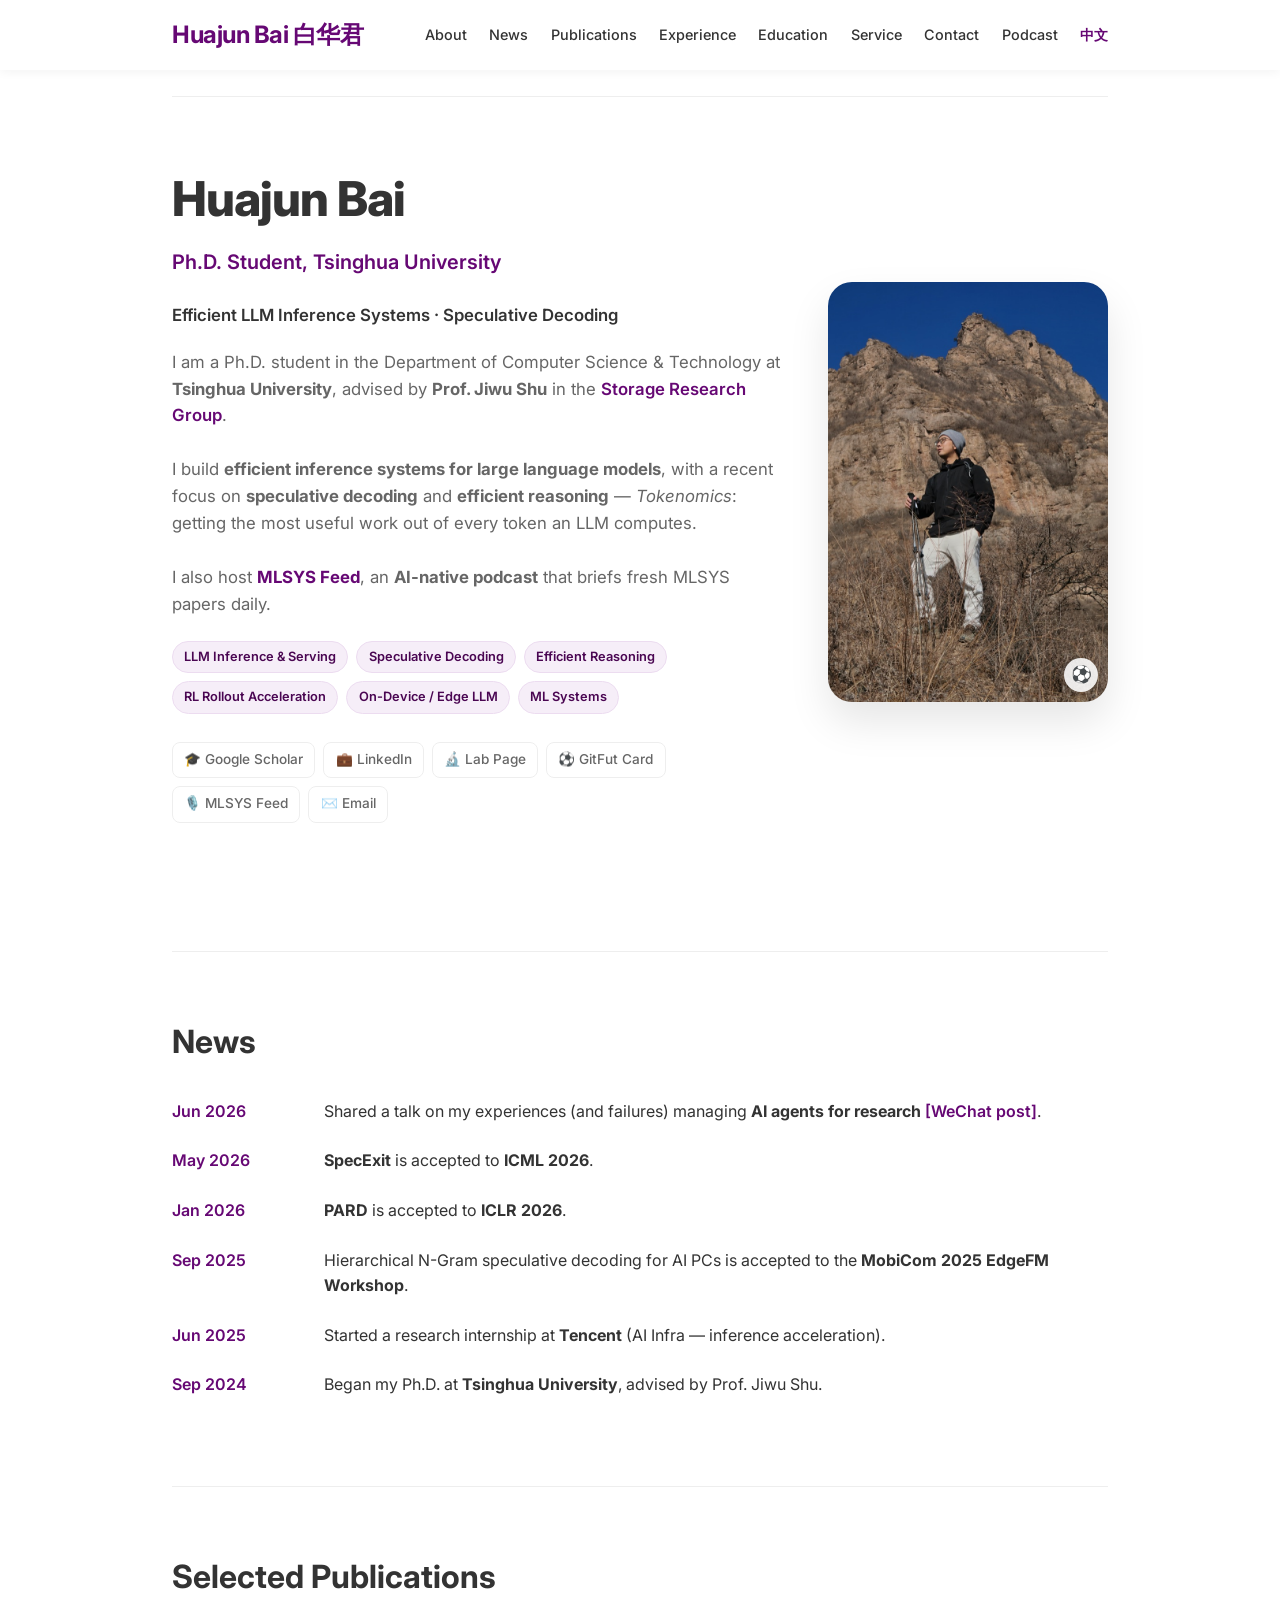
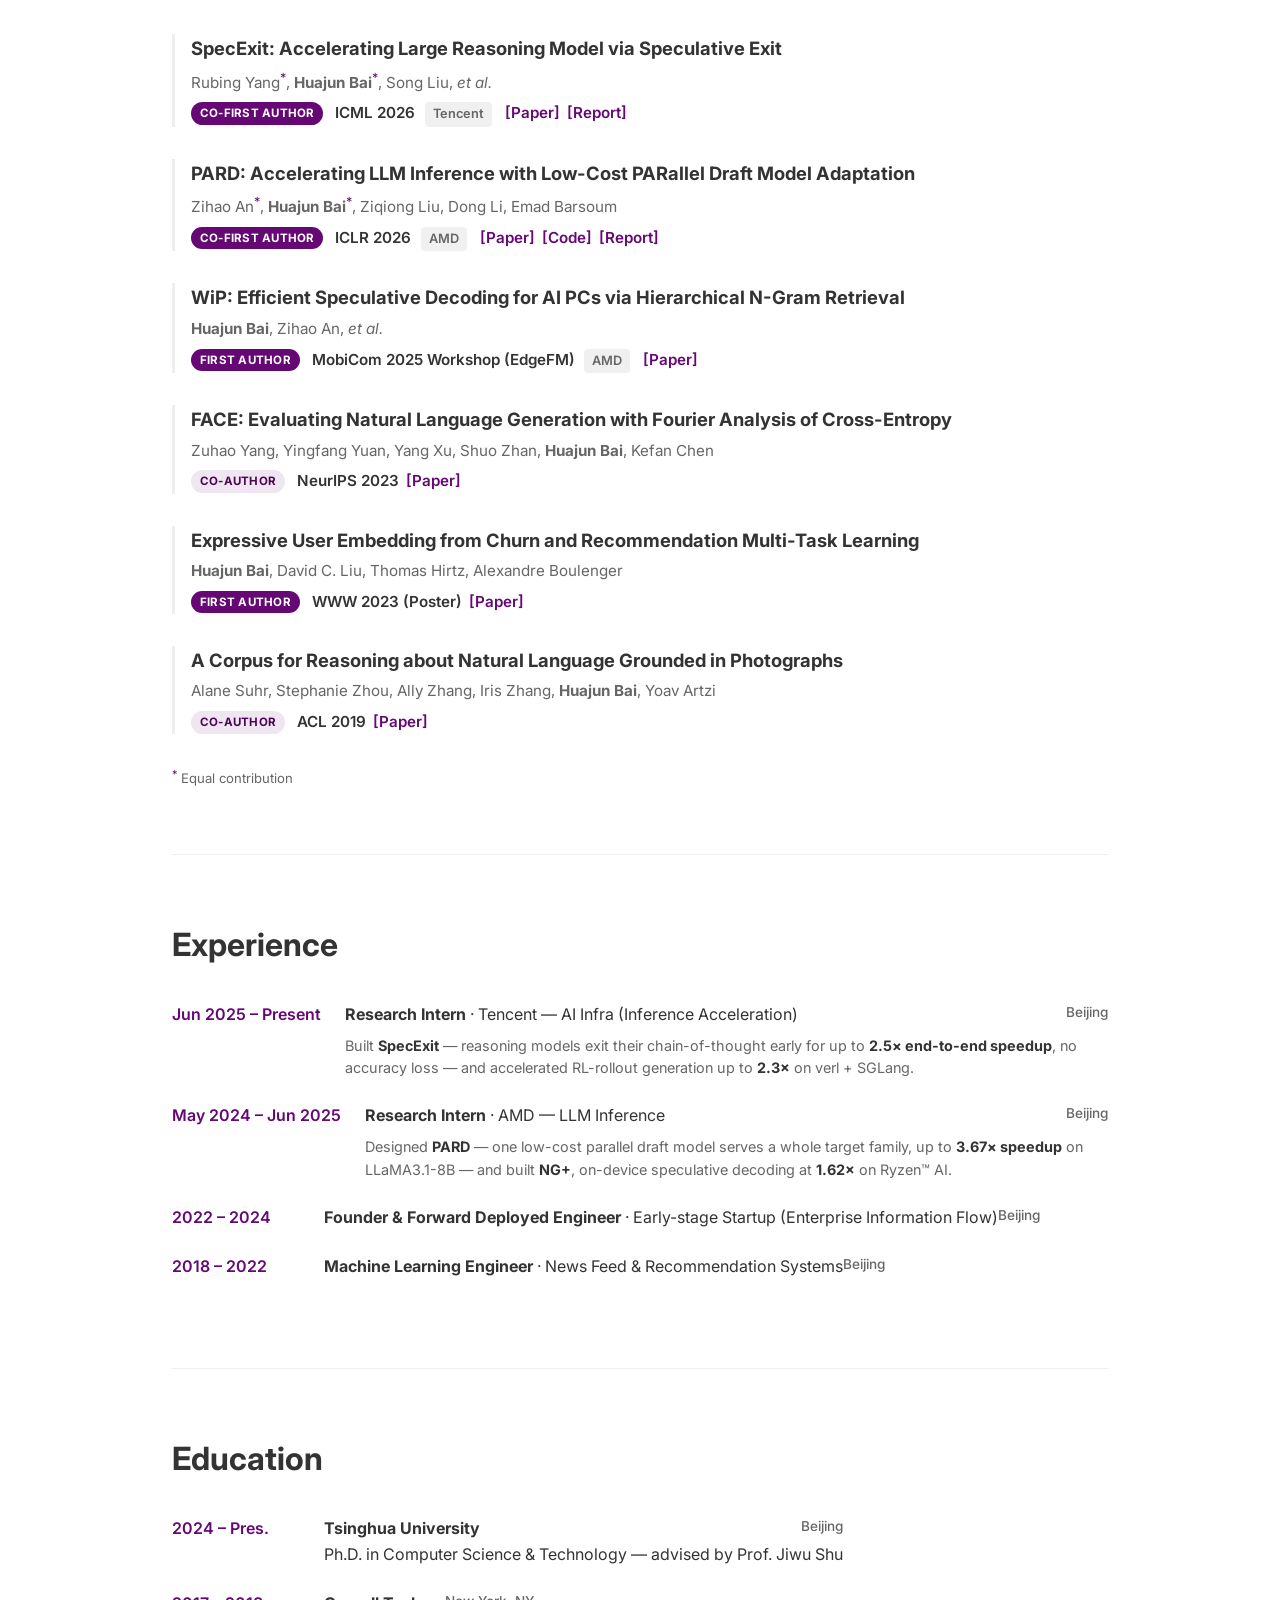
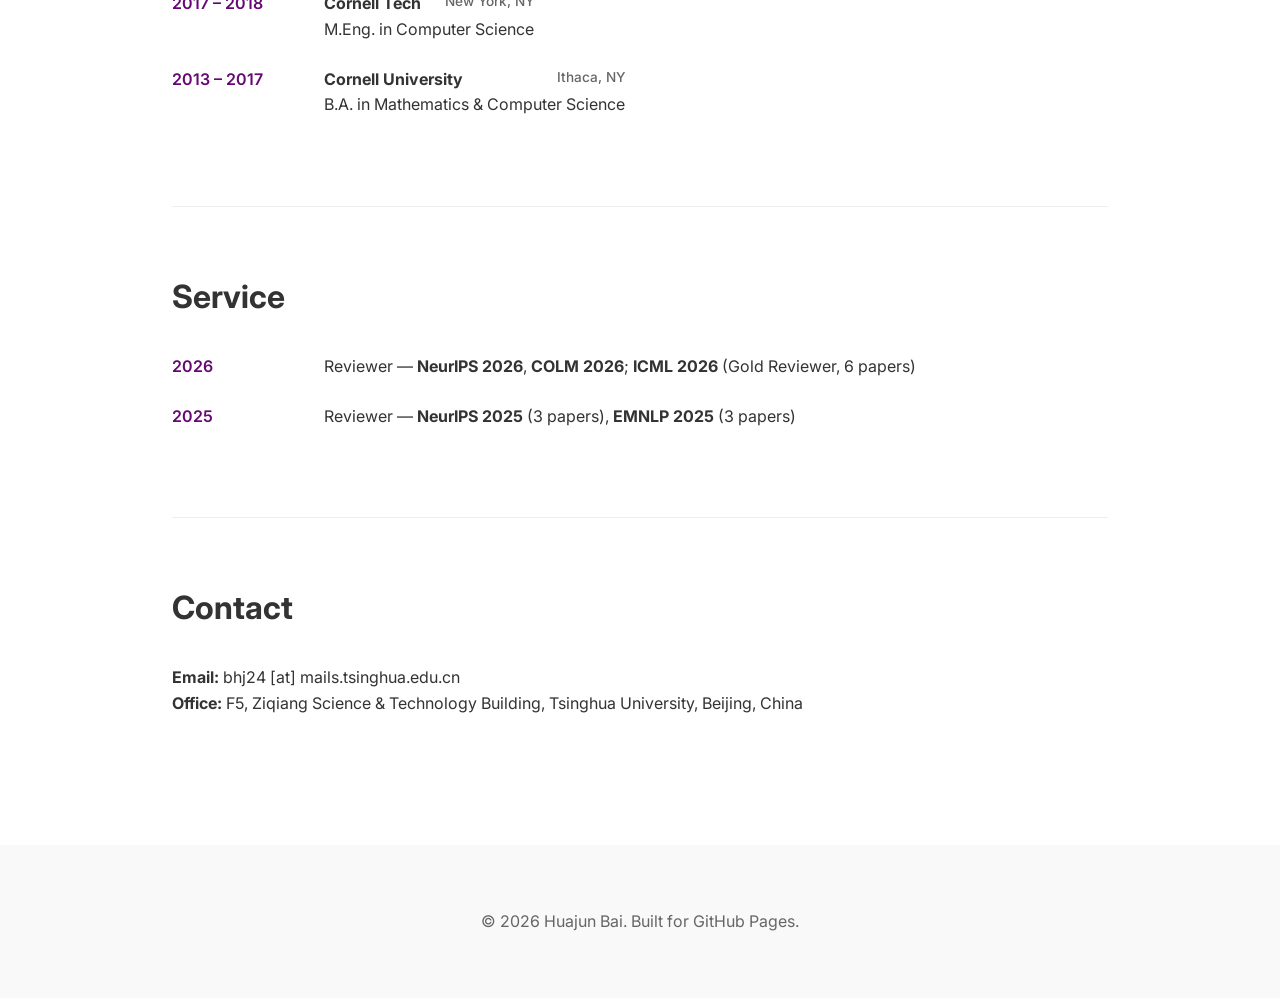
==== index.html @ 3b92156e "Publish Hunyuan card polish" ====
<!DOCTYPE html>
<html lang="en">

<head>
    <meta charset="UTF-8">
    <meta name="viewport" content="width=device-width, initial-scale=1.0">
    <title>Huajun Bai — LLM Inference Systems & Speculative Decoding | Tsinghua University</title>
    <meta name="description"
        content="Huajun Bai is a PhD student at Tsinghua University building efficient inference systems for large language models — speculative decoding, efficient reasoning, and LLM serving.">
    <meta property="og:type" content="website">
    <meta property="og:title" content="Huajun Bai — LLM Inference Systems & Speculative Decoding">
    <meta property="og:description"
        content="PhD student at Tsinghua University building efficient inference systems for LLMs — speculative decoding, efficient reasoning, LLM serving. Host of the MLSYS Feed podcast.">
    <meta property="og:url" content="https://baihuajun24.github.io/">
    <meta property="og:image" content="https://baihuajun24.github.io/profile.JPG">
    <meta name="twitter:card" content="summary">
    <link rel="icon"
        href="data:image/svg+xml,%3Csvg xmlns='http://www.w3.org/2000/svg' viewBox='0 0 64 64'%3E%3Crect width='64' height='64' rx='12' fill='%23660874'/%3E%3Ctext x='32' y='45' font-family='sans-serif' font-size='34' font-weight='700' fill='white' text-anchor='middle'%3E白%3C/text%3E%3C/svg%3E">
    <link rel="stylesheet" href="style.css?v=gitfut-hunyuan-1">
    <link rel="preconnect" href="https://fonts.googleapis.com">
    <link rel="preconnect" href="https://fonts.gstatic.com" crossorigin>
    <link href="https://fonts.googleapis.com/css2?family=Inter:wght@400;500;600;700;800&family=Barlow+Condensed:wght@500;600;700&display=swap" rel="stylesheet">
</head>

<body>
    <header>
        <nav>
            <a href="#about" class="logo">Huajun Bai 白华君</a>
            <ul class="nav-links">
                <li><a href="#about">About</a></li>
                <li><a href="#news">News</a></li>
                <li><a href="#publications">Publications</a></li>
                <li><a href="#experience">Experience</a></li>
                <li><a href="#education">Education</a></li>
                <li><a href="#service">Service</a></li>
                <li><a href="#contact">Contact</a></li>
                <li><a href="podcast/index.html">Podcast</a></li>
                <li><a href="index_zh.html" style="color: var(--primary-color); font-weight: 700;">中文</a></li>
            </ul>
        </nav>
    </header>

    <main>
        <section id="about" class="hero fade-in">
            <div class="hero-content">
                <h1>Huajun Bai</h1>
                <p class="subtitle">Ph.D. Student, Tsinghua University</p>
                <p class="tagline">Efficient LLM Inference Systems · Speculative Decoding</p>
                <div class="bio">
                    <p>I am a Ph.D. student in the Department of Computer Science &amp; Technology at
                        <strong>Tsinghua University</strong>, advised by <strong>Prof. Jiwu Shu</strong> in the
                        <a href="https://storage.cs.tsinghua.edu.cn/" target="_blank" rel="noopener">Storage Research
                            Group</a>.</p>
                    <br>
                    <p>I build <strong>efficient inference systems for large language models</strong>, with a recent
                        focus on <strong>speculative decoding</strong> and <strong>efficient reasoning</strong> —
                        <em>Tokenomics</em>: getting the most useful work out of every token an LLM computes.</p>
                    <br>
                    <p>I also host <a href="podcast/index.html"><strong>MLSYS&nbsp;Feed</strong></a>, an
                        <strong>AI-native podcast</strong> that briefs fresh MLSYS papers daily.</p>
                </div>
                <ul class="keywords" aria-label="Research interests">
                    <li>LLM Inference &amp; Serving</li>
                    <li>Speculative Decoding</li>
                    <li>Efficient Reasoning</li>
                    <li>RL Rollout Acceleration</li>
                    <li>On-Device / Edge LLM</li>
                    <li>ML Systems</li>
                </ul>
                <div class="social-links">
                    <a href="https://scholar.google.com/citations?user=bn5nR50AAAAJ" class="social-link"
                        target="_blank" rel="noopener"><span>🎓 Google Scholar</span></a>
                    <a href="https://www.linkedin.com/in/huajun-bai-041274a2/" class="social-link" target="_blank"
                        rel="noopener"><span>💼 LinkedIn</span></a>
                    <a href="https://storage.cs.tsinghua.edu.cn/~bhj/" class="social-link" target="_blank"
                        rel="noopener"><span>🔬 Lab Page</span></a>
                    <a href="https://gitfut.com/baihuajun24" class="social-link" target="_blank"
                        rel="noopener"><span>⚽ GitFut Card</span></a>
                    <a href="podcast/index.html" class="social-link"><span>🎙️ MLSYS Feed</span></a>
                    <a href="mailto:bhj24@mails.tsinghua.edu.cn" class="social-link"><span>✉️ Email</span></a>
                </div>
            </div>
            <div class="hero-image">
                <div class="card-flip" id="player-card" role="button" tabindex="0" aria-pressed="false"
                    aria-label="Flip profile photo to reveal academic gold card">
                    <div class="card-face card-front">
                        <img src="profile.JPG" alt="Huajun Bai" id="profile-img">
                        <span class="flip-hint" aria-hidden="true">⚽</span>
                    </div>
                    <div class="card-face card-back" aria-hidden="true">
                        <div class="fut-card fut-card--gold" aria-label="Academic gold card for Huajun Bai">
                            <span class="fut-tier">GOLD</span>
                            <span class="fut-watermark">白</span>
                            <span class="fut-photo-frame"><img class="fut-photo" src="profile_front_cutout.png" alt=""></span>
                            <div class="fut-lower">
                                <div class="fut-name">Huajun Bai</div>
                                <ul class="fut-stats">
                                    <li><b>890+</b> CIT</li>
                                    <li><b>6</b> PAPERS</li>
                                    <li><b>12</b> REVIEWS</li>
                                </ul>
                                <div class="fut-badge-row" aria-label="Cornell University, Tsinghua University, AMD, and Tencent Hunyuan">
                                    <span class="fut-round-badge">
                                        <img src="cornell-logo-card.png" alt="Cornell University">
                                    </span>
                                    <span class="fut-round-badge">
                                        <img src="thu-logo-card.png" alt="Tsinghua University">
                                    </span>
                                    <span class="fut-round-badge">
                                        <img src="amd-logo-card.png" alt="AMD">
                                    </span>
                                    <span class="fut-round-badge">
                                        <img src="hunyuan-logo-card.png" alt="Tencent Hunyuan">
                                    </span>
                                </div>
                            </div>
                        </div>
                    </div>
                </div>
            </div>
        </section>

        <section id="news">
            <h2>News</h2>
            <div class="news-item">
                <div class="news-date">Jun 2026</div>
                <div>Shared a talk on my experiences (and failures) managing <strong>AI agents for research</strong>
                    <a href="https://mp.weixin.qq.com/s/GocUlCKGfs5Zff7AalEJYg" target="_blank"
                        rel="noopener">[WeChat post]</a>.</div>
            </div>
            <div class="news-item">
                <div class="news-date">May 2026</div>
                <div><strong>SpecExit</strong> is accepted to <strong>ICML 2026</strong>.</div>
            </div>
            <div class="news-item">
                <div class="news-date">Jan 2026</div>
                <div><strong>PARD</strong> is accepted to <strong>ICLR 2026</strong>.</div>
            </div>
            <div class="news-item">
                <div class="news-date">Sep 2025</div>
                <div>Hierarchical N-Gram speculative decoding for AI PCs is accepted to the
                    <strong>MobiCom 2025 EdgeFM Workshop</strong>.</div>
            </div>
            <div class="news-item">
                <div class="news-date">Jun 2025</div>
                <div>Started a research internship at <strong>Tencent</strong> (AI Infra — inference acceleration).</div>
            </div>
            <div class="news-item">
                <div class="news-date">Sep 2024</div>
                <div>Began my Ph.D. at <strong>Tsinghua University</strong>, advised by Prof. Jiwu Shu.</div>
            </div>
        </section>

        <section id="publications">
            <h2>Selected Publications</h2>

            <div class="publication-item">
                <span class="pub-title">SpecExit: Accelerating Large Reasoning Model via Speculative Exit</span>
                <span class="pub-authors">Rubing Yang<sup>*</sup>, <strong>Huajun Bai</strong><sup>*</sup>, Song Liu,
                    <em>et al.</em></span>
                <span class="pub-venue">
                    <span class="pub-role pub-role-lead">Co-first author</span>
                    ICML 2026 <span class="pub-tag">Tencent</span>
                    <a href="https://arxiv.org/abs/2509.24248" target="_blank" rel="noopener">[Paper]</a>
                    <a href="https://zhuanlan.zhihu.com/p/1965057876948129045" target="_blank"
                        rel="noopener">[Report]</a>
                </span>
            </div>

            <div class="publication-item">
                <span class="pub-title">PARD: Accelerating LLM Inference with Low-Cost PARallel Draft Model
                    Adaptation</span>
                <span class="pub-authors">Zihao An<sup>*</sup>, <strong>Huajun Bai</strong><sup>*</sup>, Ziqiong Liu,
                    Dong Li, Emad Barsoum</span>
                <span class="pub-venue">
                    <span class="pub-role pub-role-lead">Co-first author</span>
                    ICLR 2026 <span class="pub-tag">AMD</span>
                    <a href="https://arxiv.org/abs/2504.18583" target="_blank" rel="noopener">[Paper]</a>
                    <a href="https://github.com/AMD-AGI/PARD" target="_blank" rel="noopener">[Code]</a>
                    <a href="https://www.amd.com/en/developer/resources/technical-articles/accelerating-generative-llms-interface-with-parallel-draft-model-pard.html"
                        target="_blank" rel="noopener">[Report]</a>
                </span>
            </div>

            <div class="publication-item">
                <span class="pub-title">WiP: Efficient Speculative Decoding for AI PCs via Hierarchical N-Gram
                    Retrieval</span>
                <span class="pub-authors"><strong>Huajun Bai</strong>, Zihao An, <em>et al.</em></span>
                <span class="pub-venue">
                    <span class="pub-role pub-role-lead">First author</span>
                    MobiCom 2025 Workshop (EdgeFM) <span class="pub-tag">AMD</span>
                    <a href="https://dl.acm.org/doi/10.1145/3737902.3768352" target="_blank" rel="noopener">[Paper]</a>
                </span>
            </div>

            <div class="publication-item">
                <span class="pub-title">FACE: Evaluating Natural Language Generation with Fourier Analysis of
                    Cross-Entropy</span>
                <span class="pub-authors">Zuhao Yang, Yingfang Yuan, Yang Xu, Shuo Zhan, <strong>Huajun Bai</strong>,
                    Kefan Chen</span>
                <span class="pub-venue">
                    <span class="pub-role">Co-author</span>
                    NeurIPS 2023
                    <a href="https://arxiv.org/abs/2305.10307" target="_blank" rel="noopener">[Paper]</a>
                </span>
            </div>

            <div class="publication-item">
                <span class="pub-title">Expressive User Embedding from Churn and Recommendation Multi-Task
                    Learning</span>
                <span class="pub-authors"><strong>Huajun Bai</strong>, David C. Liu, Thomas Hirtz, Alexandre
                    Boulenger</span>
                <span class="pub-venue">
                    <span class="pub-role pub-role-lead">First author</span>
                    WWW 2023 (Poster)
                    <a href="https://dl.acm.org/doi/10.1145/3543873.3587306" target="_blank" rel="noopener">[Paper]</a>
                </span>
            </div>

            <div class="publication-item">
                <span class="pub-title">A Corpus for Reasoning about Natural Language Grounded in Photographs</span>
                <span class="pub-authors">Alane Suhr, Stephanie Zhou, Ally Zhang, Iris Zhang, <strong>Huajun Bai</strong>,
                    Yoav Artzi</span>
                <span class="pub-venue">
                    <span class="pub-role">Co-author</span>
                    ACL 2019
                    <a href="https://aclanthology.org/P19-1644/" target="_blank" rel="noopener">[Paper]</a>
                </span>
            </div>

            <p class="pub-legend"><sup>*</sup> Equal contribution</p>
        </section>

        <section id="experience">
            <h2>Experience</h2>

            <div class="news-item">
                <div class="news-date">Jun 2025 – Present</div>
                <div>
                    <strong>Research Intern</strong> · Tencent — AI Infra (Inference Acceleration)
                    <span class="item-loc">Beijing</span>
                    <p class="item-desc">Built <strong>SpecExit</strong> — reasoning models exit their
                        chain-of-thought early for up to <strong>2.5× end-to-end speedup</strong>, no accuracy loss —
                        and accelerated RL-rollout generation up to <strong>2.3×</strong> on verl + SGLang.</p>
                </div>
            </div>

            <div class="news-item">
                <div class="news-date">May 2024 – Jun 2025</div>
                <div>
                    <strong>Research Intern</strong> · AMD — LLM Inference
                    <span class="item-loc">Beijing</span>
                    <p class="item-desc">Designed <strong>PARD</strong> — one low-cost parallel draft model serves a
                        whole target family, up to <strong>3.67× speedup</strong> on LLaMA3.1-8B — and built
                        <strong>NG+</strong>, on-device speculative decoding at <strong>1.62×</strong> on Ryzen™ AI.</p>
                </div>
            </div>

            <div class="news-item">
                <div class="news-date">2022 – 2024</div>
                <div>
                    <strong>Founder &amp; Forward Deployed Engineer</strong> · Early-stage Startup (Enterprise
                    Information Flow)
                    <span class="item-loc">Beijing</span>
                </div>
            </div>

            <div class="news-item">
                <div class="news-date">2018 – 2022</div>
                <div>
                    <strong>Machine Learning Engineer</strong> · News Feed &amp; Recommendation Systems
                    <span class="item-loc">Beijing</span>
                </div>
            </div>
        </section>

        <section id="education">
            <h2>Education</h2>
            <div class="news-item">
                <div class="news-date">2024 – Pres.</div>
                <div>
                    <strong>Tsinghua University</strong> <span class="item-loc">Beijing</span><br>
                    Ph.D. in Computer Science &amp; Technology — advised by Prof. Jiwu Shu
                </div>
            </div>
            <div class="news-item">
                <div class="news-date">2017 – 2018</div>
                <div>
                    <strong>Cornell Tech</strong> <span class="item-loc">New York, NY</span><br>
                    M.Eng. in Computer Science
                </div>
            </div>
            <div class="news-item">
                <div class="news-date">2013 – 2017</div>
                <div>
                    <strong>Cornell University</strong> <span class="item-loc">Ithaca, NY</span><br>
                    B.A. in Mathematics &amp; Computer Science
                </div>
            </div>
        </section>

        <section id="service">
            <h2>Service</h2>
            <div class="news-item">
                <div class="news-date">2026</div>
                <div>Reviewer — <strong>NeurIPS 2026</strong>, <strong>COLM 2026</strong>;
                    <strong>ICML 2026</strong> (Gold Reviewer, 6 papers)</div>
            </div>
            <div class="news-item">
                <div class="news-date">2025</div>
                <div>Reviewer — <strong>NeurIPS 2025</strong> (3 papers), <strong>EMNLP 2025</strong> (3 papers)</div>
            </div>
        </section>

        <section id="contact">
            <h2>Contact</h2>
            <p><strong>Email:</strong> bhj24 [at] mails.tsinghua.edu.cn</p>
            <p><strong>Office:</strong> F5, Ziqiang Science &amp; Technology Building, Tsinghua University, Beijing,
                China</p>
        </section>
    </main>

    <footer>
        <p>&copy; 2026 Huajun Bai. Built for GitHub Pages.</p>
    </footer>

    <script src="script.js"></script>
</body>

</html>
---- style.css ----
:root {
    --primary-color: #660874;
    /* Tsinghua Purple */
    --secondary-color: #4a0652;
    --text-color: #333;
    --light-text: #666;
    --bg-color: #ffffff;
    --section-bg: #f9f9f9;
    --accent-color: #ef4444;
    --font-main: 'Inter', -apple-system, BlinkMacSystemFont, 'Segoe UI', Roboto, Oxygen, Ubuntu, Cantarell, sans-serif;
}

* {
    margin: 0;
    padding: 0;
    box-sizing: border-box;
}

body {
    font-family: var(--font-main);
    line-height: 1.6;
    color: var(--text-color);
    background-color: var(--bg-color);
    overflow-x: hidden;
}

/* Header & Navigation */
header {
    background: rgba(255, 255, 255, 0.95);
    backdrop-filter: blur(10px);
    position: fixed;
    width: 100%;
    top: 0;
    z-index: 1000;
    box-shadow: 0 2px 10px rgba(0, 0, 0, 0.05);
}

nav {
    max-width: 1000px;
    margin: 0 auto;
    display: flex;
    justify-content: space-between;
    align-items: center;
    padding: 1rem 2rem;
}

.logo {
    font-weight: 700;
    font-size: 1.5rem;
    color: var(--primary-color);
    text-decoration: none;
    letter-spacing: -0.5px;
}

.nav-links {
    display: flex;
    list-style: none;
}

.nav-links li {
    margin-left: 1.4rem;
}

.nav-links a {
    text-decoration: none;
    color: var(--text-color);
    font-weight: 500;
    transition: color 0.3s;
    font-size: 0.9rem;
}

.nav-links a:hover {
    color: var(--primary-color);
}

/* Main Content Layout */
main {
    max-width: 1000px;
    margin: 6rem auto 4rem;
    padding: 0 2rem;
}

/* Hero Section */
.hero {
    display: flex;
    align-items: center;
    gap: 2.5rem;
    margin-bottom: 4rem;
}

.hero-content {
    flex: 1;
}

.hero-image {
    width: 280px;
    max-width: 100%;
    aspect-ratio: 2 / 3;
    flex: 0 0 280px;
    perspective: 1200px;
}

/* Plain profile photo (homepages); the card.html easter egg replaces it with .card-flip */
.hero-image>img {
    width: 100%;
    height: 100%;
    object-fit: cover;
    display: block;
    border-radius: 24px;
    box-shadow: 0 20px 40px rgba(0, 0, 0, 0.1);
}

/* Profile photo ⇄ player-card easter egg: click the photo to flip it */
.card-flip {
    position: relative;
    width: 100%;
    height: 100%;
    transform-style: preserve-3d;
    transition: transform 0.8s cubic-bezier(0.2, 0.85, 0.3, 1.08);
    cursor: pointer;
    outline: none;
}

.card-flip.flipped {
    transform: rotateY(180deg);
}

.card-flip:focus-visible .card-face {
    box-shadow:
        0 20px 40px rgba(0, 0, 0, 0.1),
        0 0 0 3px rgba(102, 8, 116, 0.25);
}

@media (prefers-reduced-motion: reduce) {
    .card-flip {
        transition: none;
    }
}

.card-face {
    position: absolute;
    inset: 0;
    backface-visibility: hidden;
    -webkit-backface-visibility: hidden;
    border-radius: 24px;
    overflow: hidden;
    box-shadow: 0 20px 40px rgba(0, 0, 0, 0.1);
}

.card-front img {
    width: 100%;
    height: 100%;
    object-fit: cover;
    display: block;
}

.flip-hint {
    position: absolute;
    right: 10px;
    bottom: 10px;
    width: 34px;
    height: 34px;
    display: flex;
    align-items: center;
    justify-content: center;
    font-size: 1.05rem;
    background: rgba(255, 255, 255, 0.88);
    border-radius: 50%;
    box-shadow: 0 2px 8px rgba(0, 0, 0, 0.15);
    transition: transform 0.3s;
}

.card-flip:hover .flip-hint {
    transform: rotate(20deg) scale(1.12);
}

.card-back {
    transform: rotateY(180deg);
    background: transparent;
    box-shadow: none;
    display: flex;
    align-items: center;
    justify-content: center;
    overflow: visible;
}

.fut-card {
    position: relative;
    width: min(100%, 276px);
    aspect-ratio: 540 / 820;
    color: var(--fut-ink, #242a2d);
    container-type: inline-size;
    background: url("gitfut-gold-card.png") center / 100% 100% no-repeat;
    filter:
        drop-shadow(0 7cqw 10cqw rgba(0, 0, 0, 0.34))
        drop-shadow(0 0 4.8cqw rgba(225, 185, 80, 0.34));
    overflow: visible;
    isolation: isolate;
}

.fut-card--gold {
    --fut-ink: #46390c;
    --fut-muted: #6c5514;
    --fut-line: rgba(70, 57, 12, 0.5);
    --fut-purple: #660874;
    --fut-teal: #0f766e;
}

.fut-tier {
    position: absolute;
    top: 10.2%;
    right: 12.5%;
    z-index: 6;
    font-family: 'Barlow Condensed', 'Arial Narrow', var(--font-main);
    font-size: 4.2cqw;
    font-weight: 700;
    letter-spacing: 0.22em;
    color: rgba(70, 57, 12, 0.85);
    border-bottom: 0.35cqw solid rgba(70, 57, 12, 0.45);
    padding: 0 0.3cqw 0.5cqw;
}

.fut-watermark {
    display: none;
}

/* Subject is a transparent-background cutout, so the gold finish shows through.
   The frame hangs 7% past the card's left edge to shift the subject left (the
   cutout fills the frame width exactly, so object-position has no x slack);
   a second mask layer, the shield PNG itself, sized back to card coordinates
   (card height = 820/540 = 151.85cqw), keeps the overhang inside the
   silhouette, intersected with the bottom fade that melts the torso into the
   lower panel */
.fut-photo-frame {
    position: absolute;
    left: -7%;
    top: 11%;
    width: 107%;
    height: 47.5%;
    overflow: hidden;
    -webkit-mask-image:
        linear-gradient(180deg, #000 0%, #000 80%, transparent 98%),
        url("gitfut-gold-card.png");
    mask-image:
        linear-gradient(180deg, #000 0%, #000 80%, transparent 98%),
        url("gitfut-gold-card.png");
    -webkit-mask-size: 100% 100%, 100cqw 151.85cqw;
    mask-size: 100% 100%, 100cqw 151.85cqw;
    -webkit-mask-position: 0 0, 7cqw -16.7cqw;
    mask-position: 0 0, 7cqw -16.7cqw;
    -webkit-mask-repeat: no-repeat;
    mask-repeat: no-repeat;
    -webkit-mask-composite: source-in;
    mask-composite: intersect;
    z-index: 2;
}

.fut-photo {
    width: 100%;
    height: 100%;
    object-fit: cover;
    object-position: 50% 0%;
    filter:
        drop-shadow(0 2.6cqw 3.4cqw rgba(90, 60, 0, 0.3))
        drop-shadow(0 0 5cqw rgba(243, 214, 121, 0.4));
    opacity: 1;
}

.fut-round-badge {
    display: inline-flex;
    align-items: center;
    justify-content: center;
    width: 34px;
    height: 34px;
    width: 9.2cqw;
    height: 9.2cqw;
    border-radius: 50%;
    background: rgba(255, 255, 255, 0.9);
    box-shadow: inset 0 0 0 0.25cqw rgba(51, 35, 10, 0.08), 0 0.9cqw 2cqw rgba(51, 35, 10, 0.18);
}

.fut-round-badge img {
    width: 27px;
    height: 27px;
    width: 7.3cqw;
    height: 7.3cqw;
    object-fit: contain;
    display: block;
}

.fut-lower {
    position: absolute;
    left: 0;
    right: 0;
    top: 58.5%;
    bottom: 0;
    padding-top: 1.6cqw;
    text-align: center;
    z-index: 4;
}

.fut-name {
    display: inline-block;
    font-family: 'Barlow Condensed', 'Arial Narrow', var(--font-main);
    font-size: 10.2cqw;
    font-weight: 700;
    letter-spacing: 0.03em;
    border-bottom: 0.6cqw solid var(--fut-line);
    padding: 0 5cqw 1.2cqw;
    margin-bottom: 4cqw;
}

.fut-stats {
    list-style: none;
    display: flex;
    justify-content: center;
    margin: 0 auto;
    padding: 0;
    font-family: 'Barlow Condensed', 'Arial Narrow', var(--font-main);
    font-size: 5cqw;
    font-weight: 600;
    letter-spacing: 0.08em;
    line-height: 1.25;
}

.fut-stats li {
    text-align: center;
    white-space: nowrap;
    padding: 0 3.2cqw;
}

.fut-stats li + li {
    border-left: 0.3cqw solid var(--fut-line);
}

.fut-stats li b {
    display: inline-block;
    margin-right: 1.4cqw;
    font-size: 7.4cqw;
    font-weight: 700;
    letter-spacing: 0.01em;
}

.fut-badge-row {
    display: flex;
    align-items: center;
    justify-content: center;
    gap: 1.8cqw;
    margin-top: 2.8cqw;
}

h1 {
    font-size: 3rem;
    font-weight: 800;
    margin-bottom: 0.5rem;
    color: var(--text-color);
    letter-spacing: -1px;
}

.subtitle {
    font-size: 1.25rem;
    color: var(--primary-color);
    font-weight: 600;
    margin-bottom: 1.5rem;
}

.tagline {
    font-size: 1.05rem;
    font-weight: 600;
    color: var(--text-color);
    margin-bottom: 1.25rem;
}

.bio {
    font-size: 1.05rem;
    color: var(--light-text);
    margin-bottom: 1.5rem;
}

.bio a {
    color: var(--primary-color);
    font-weight: 600;
    text-decoration: none;
}

.bio a:hover {
    text-decoration: underline;
}

/* Research-interest keyword chips */
.keywords {
    list-style: none;
    display: flex;
    flex-wrap: wrap;
    gap: 0.5rem;
    margin-bottom: 1.75rem;
}

.keywords li {
    font-size: 0.8rem;
    font-weight: 600;
    color: var(--secondary-color);
    background: #f6eef8;
    border: 1px solid #ecdcf0;
    padding: 0.3rem 0.7rem;
    border-radius: 999px;
}

.social-links {
    display: flex;
    flex-wrap: wrap;
    gap: 0.5rem;
}

.social-link {
    display: flex;
    align-items: center;
    gap: 0.35rem;
    white-space: nowrap;
    text-decoration: none;
    color: var(--light-text);
    font-weight: 500;
    font-size: 0.85rem;
    padding: 0.4rem 0.7rem;
    border-radius: 8px;
    border: 1px solid #eee;
    transition: all 0.3s;
}

.social-link:hover {
    background: var(--primary-color);
    color: white;
    border-color: var(--primary-color);
}

/* Sections */
section {
    padding: 4rem 0;
    border-top: 1px solid #eee;
}

section h2 {
    font-size: 2rem;
    margin-bottom: 2rem;
    color: var(--text-color);
}

/* Publications */
.publication-item {
    margin-bottom: 2rem;
    padding-left: 1rem;
    border-left: 3px solid #eee;
    transition: border-color 0.3s;
}

.publication-item:hover {
    border-left-color: var(--primary-color);
}

.pub-title {
    font-weight: 700;
    font-size: 1.15rem;
    display: block;
    margin-bottom: 0.25rem;
}

.pub-authors {
    display: block;
    color: var(--light-text);
    font-size: 0.95rem;
    margin-bottom: 0.4rem;
}

.pub-authors sup {
    color: var(--primary-color);
}

.pub-venue {
    display: block;
    font-size: 0.95rem;
    font-weight: 600;
    color: var(--text-color);
}

.pub-venue a {
    color: var(--primary-color);
    font-weight: 600;
    text-decoration: none;
    margin-left: 0.2rem;
}

.pub-venue a:hover {
    text-decoration: underline;
}

.pub-tag {
    display: inline-block;
    padding: 2px 8px;
    background: #f0f0f0;
    border-radius: 4px;
    font-size: 0.8rem;
    margin: 0 0.35rem;
    color: var(--light-text);
}

/* Author-role badge (First / Co-first / Co-author) */
.pub-role {
    display: inline-block;
    padding: 2px 9px;
    border-radius: 999px;
    font-size: 0.72rem;
    font-weight: 700;
    letter-spacing: 0.02em;
    text-transform: uppercase;
    vertical-align: 1px;
    margin-right: 0.5rem;
    background: #f0e6f2;
    color: var(--secondary-color);
}

.pub-role-lead {
    background: var(--primary-color);
    color: #fff;
}

.pub-legend {
    font-size: 0.82rem;
    color: var(--light-text);
    margin-top: 1.5rem;
}

.pub-legend sup {
    color: var(--primary-color);
}

/* News */
.news-item {
    display: flex;
    gap: 1.5rem;
    margin-bottom: 1.5rem;
}

.news-date {
    min-width: 128px;
    flex-shrink: 0;
    font-weight: 600;
    color: var(--primary-color);
}

.news-item a {
    color: var(--primary-color);
    font-weight: 600;
    text-decoration: none;
}

.news-item a:hover {
    text-decoration: underline;
}

/* Location tag on experience / education rows */
.item-loc {
    float: right;
    color: var(--light-text);
    font-weight: 500;
    font-size: 0.85rem;
}

/* One-line accomplishment under an experience entry */
.item-desc {
    margin-top: 0.45rem;
    font-size: 0.9rem;
    color: var(--light-text);
    line-height: 1.55;
}

.item-desc strong {
    color: var(--text-color);
}

/* Footer */
footer {
    text-align: center;
    padding: 4rem 2rem;
    color: var(--light-text);
    background: var(--section-bg);
}

/* Animations */
@keyframes fadeInUp {
    from {
        opacity: 0;
        transform: translateY(20px);
    }

    to {
        opacity: 1;
        transform: translateY(0);
    }
}

.fade-in {
    animation: fadeInUp 0.8s forwards;
}

/* Responsive */
@media (max-width: 768px) {
    .hero {
        flex-direction: column-reverse;
        text-align: center;
        gap: 2rem;
    }

    .nav-links {
        display: none;
    }

    .social-links,
    .keywords {
        justify-content: center;
    }

    .news-item {
        flex-direction: column;
        gap: 0.25rem;
    }
}
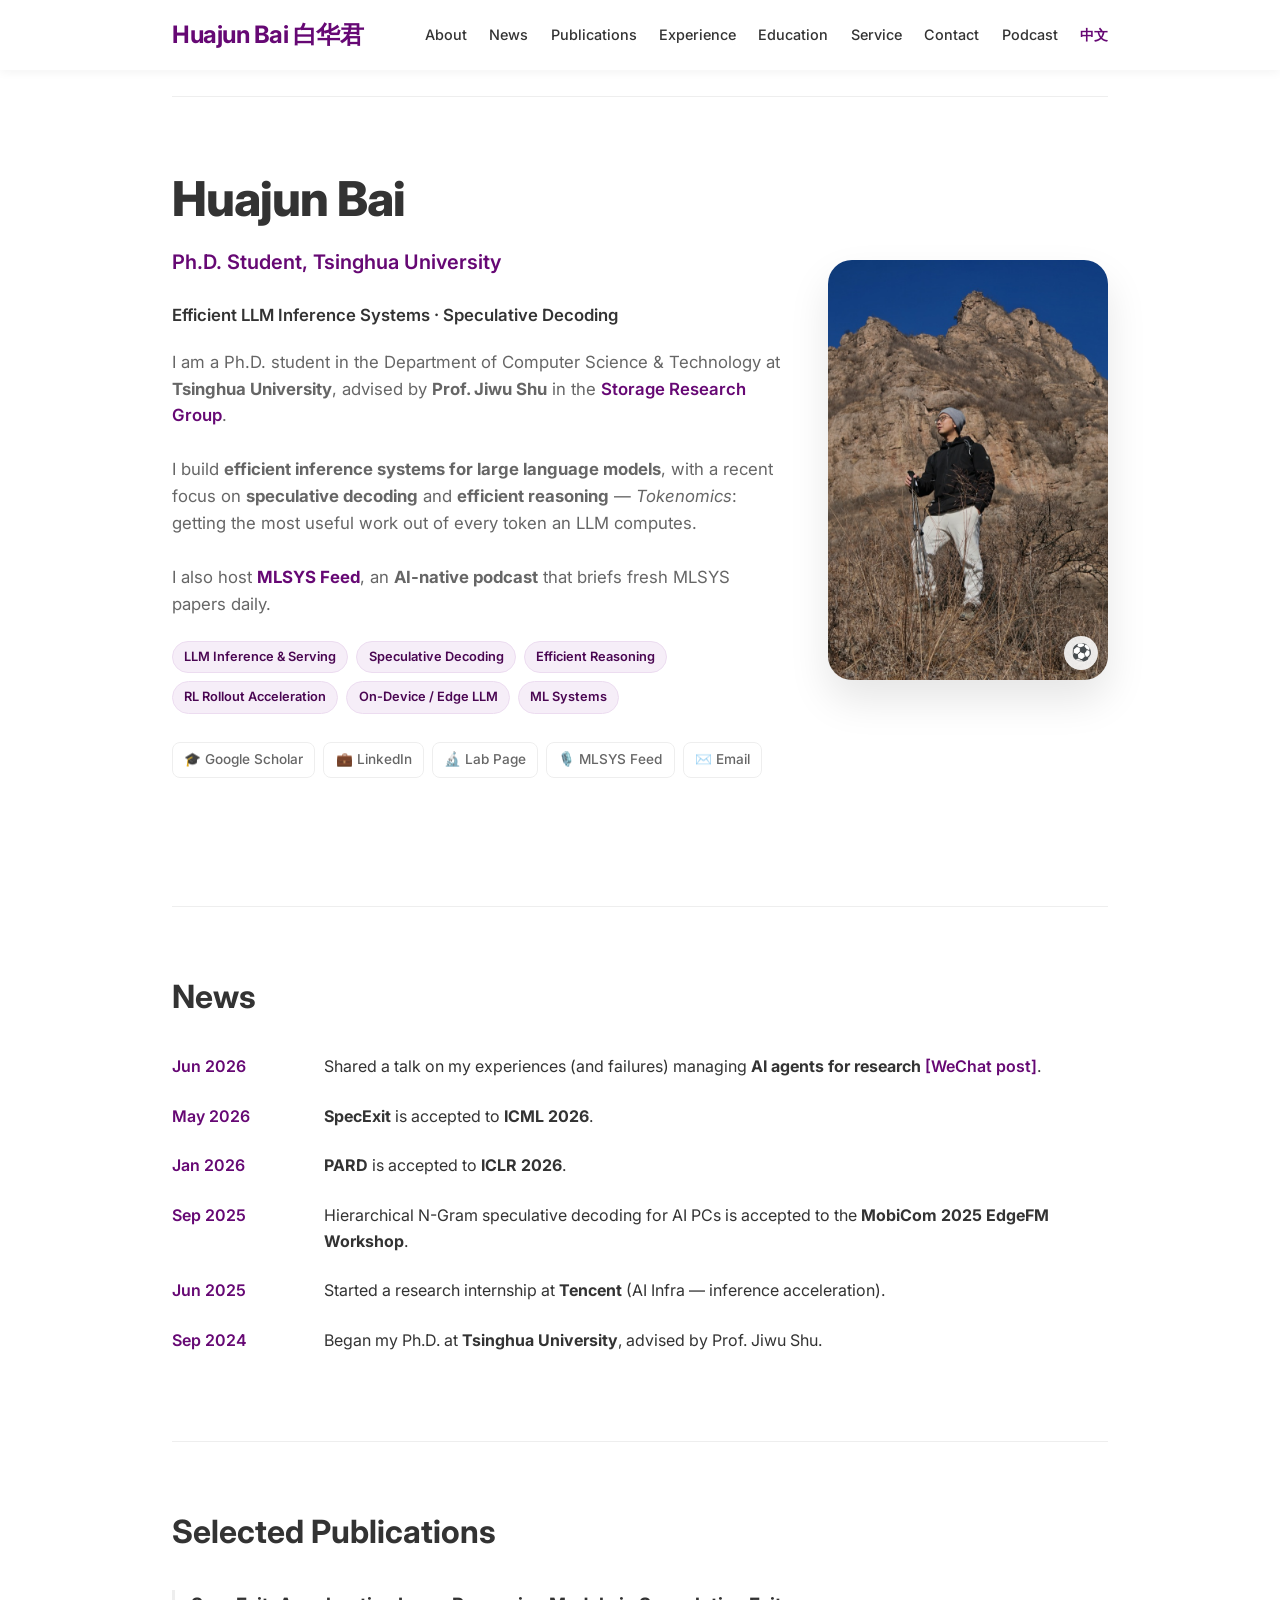
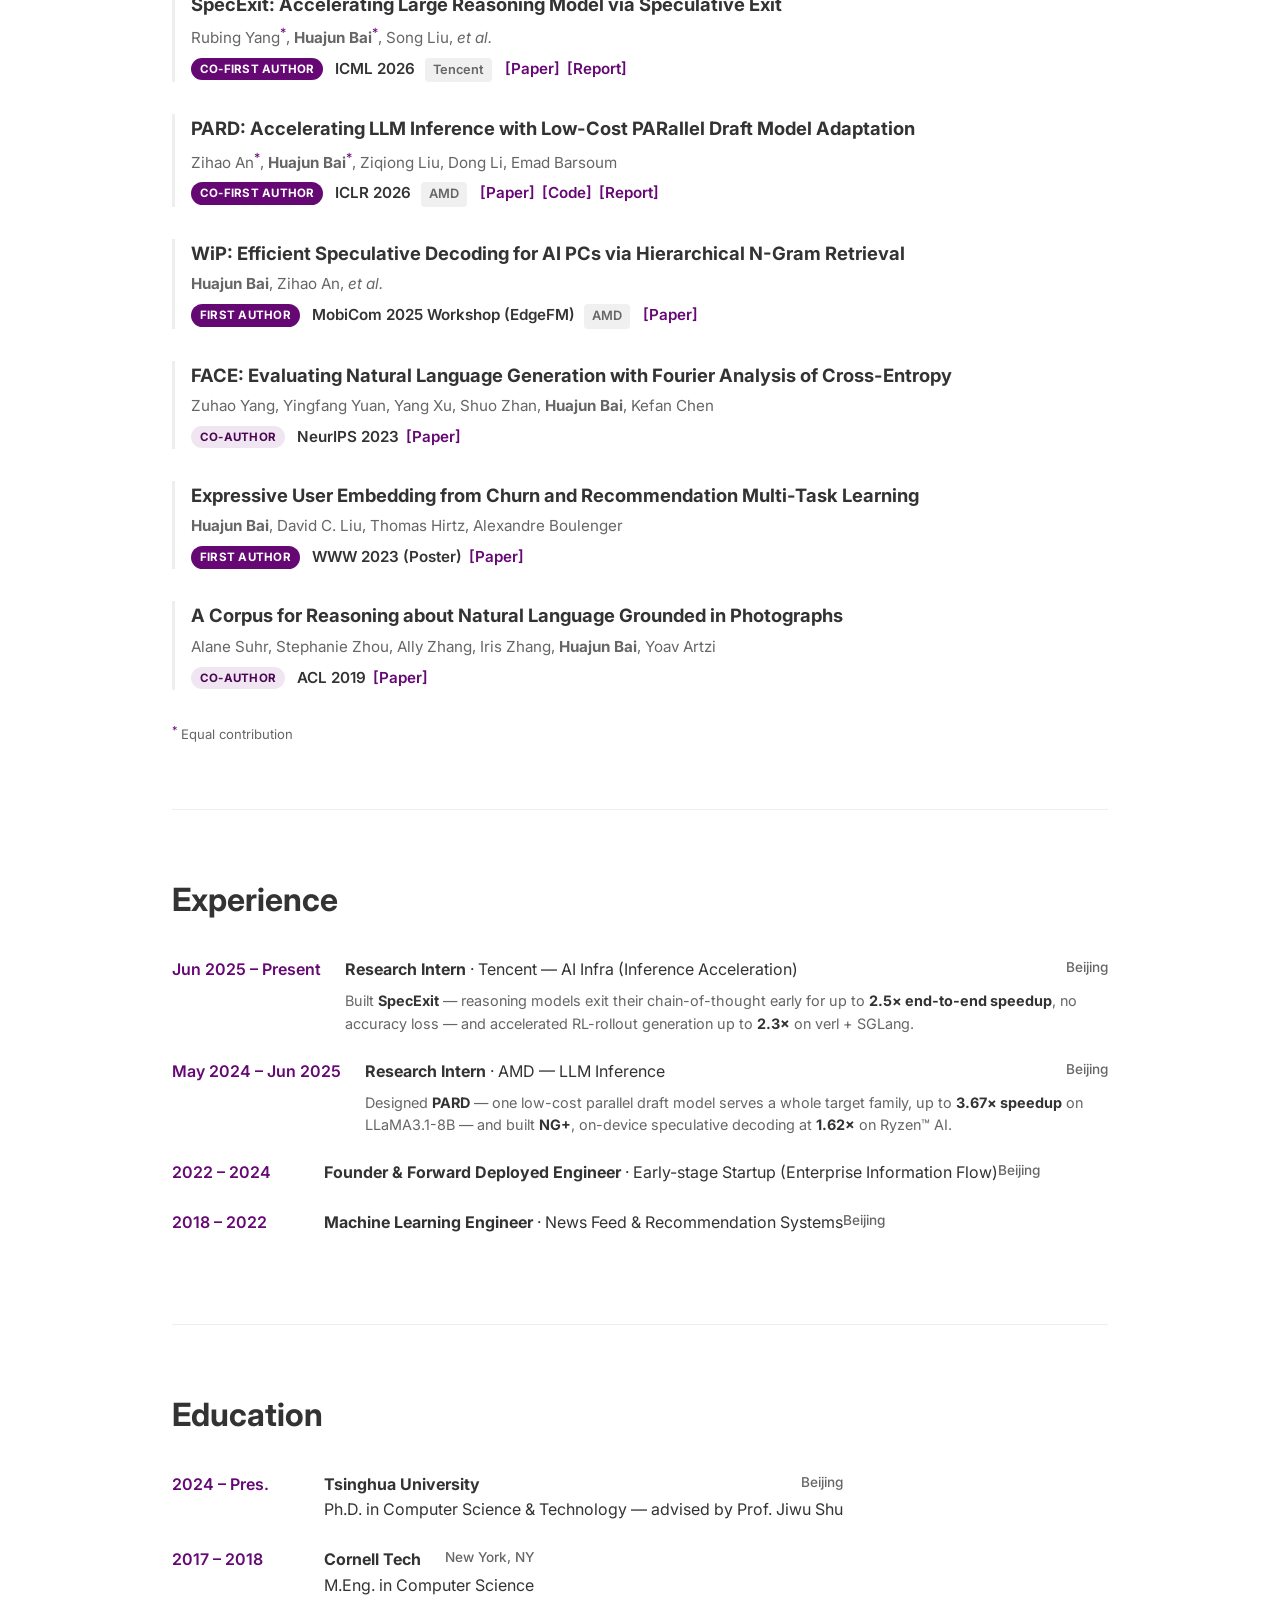
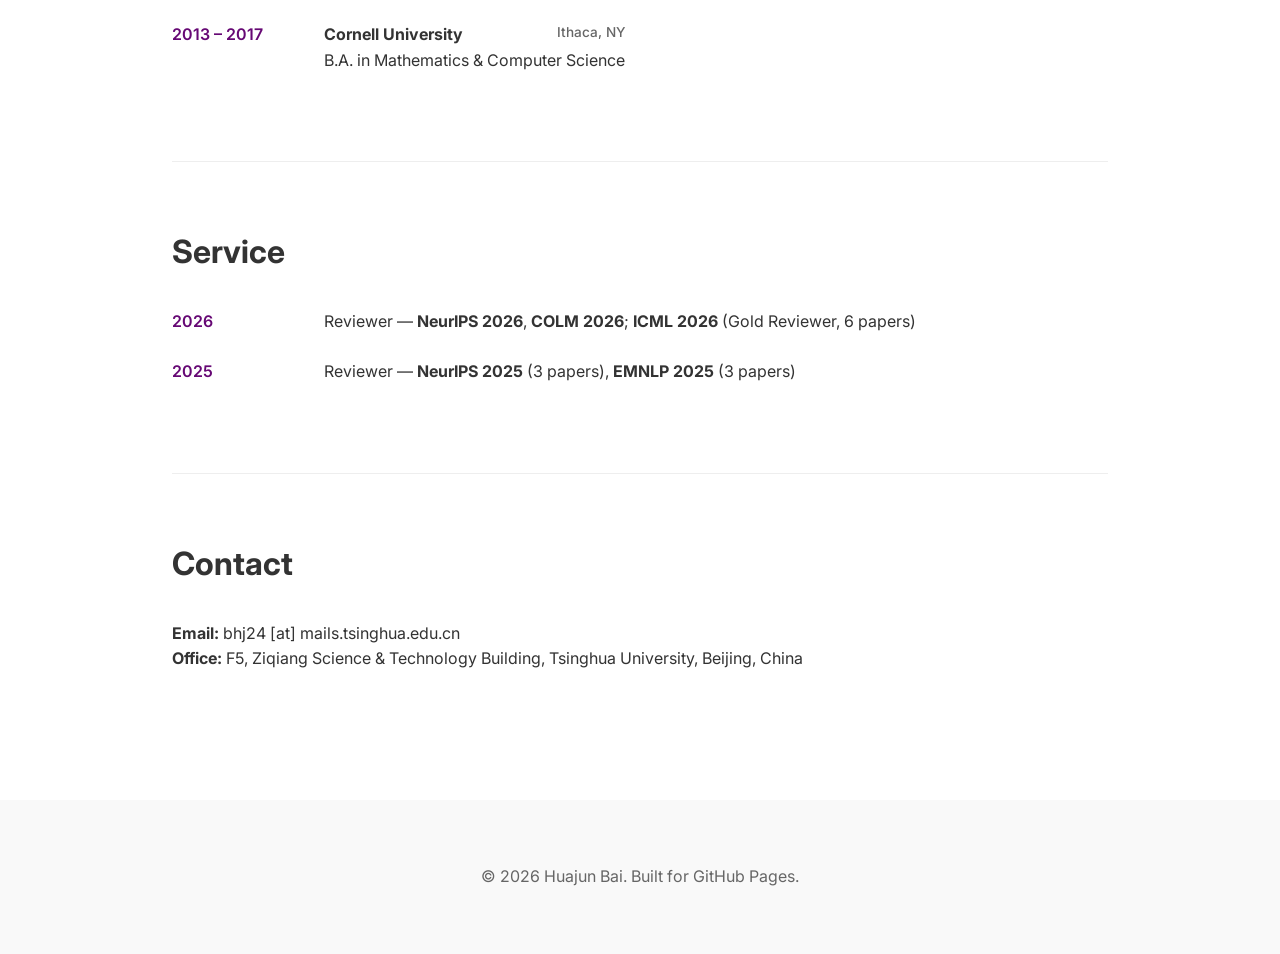
==== commit 3adf31cd: "Remove GitFut social link" ====
--- a/index.html
+++ b/index.html
@@ -74,8 +74,6 @@
                         rel="noopener"><span>💼 LinkedIn</span></a>
                     <a href="https://storage.cs.tsinghua.edu.cn/~bhj/" class="social-link" target="_blank"
                         rel="noopener"><span>🔬 Lab Page</span></a>
-                    <a href="https://gitfut.com/baihuajun24" class="social-link" target="_blank"
-                        rel="noopener"><span>⚽ GitFut Card</span></a>
                     <a href="podcast/index.html" class="social-link"><span>🎙️ MLSYS Feed</span></a>
                     <a href="mailto:bhj24@mails.tsinghua.edu.cn" class="social-link"><span>✉️ Email</span></a>
                 </div>
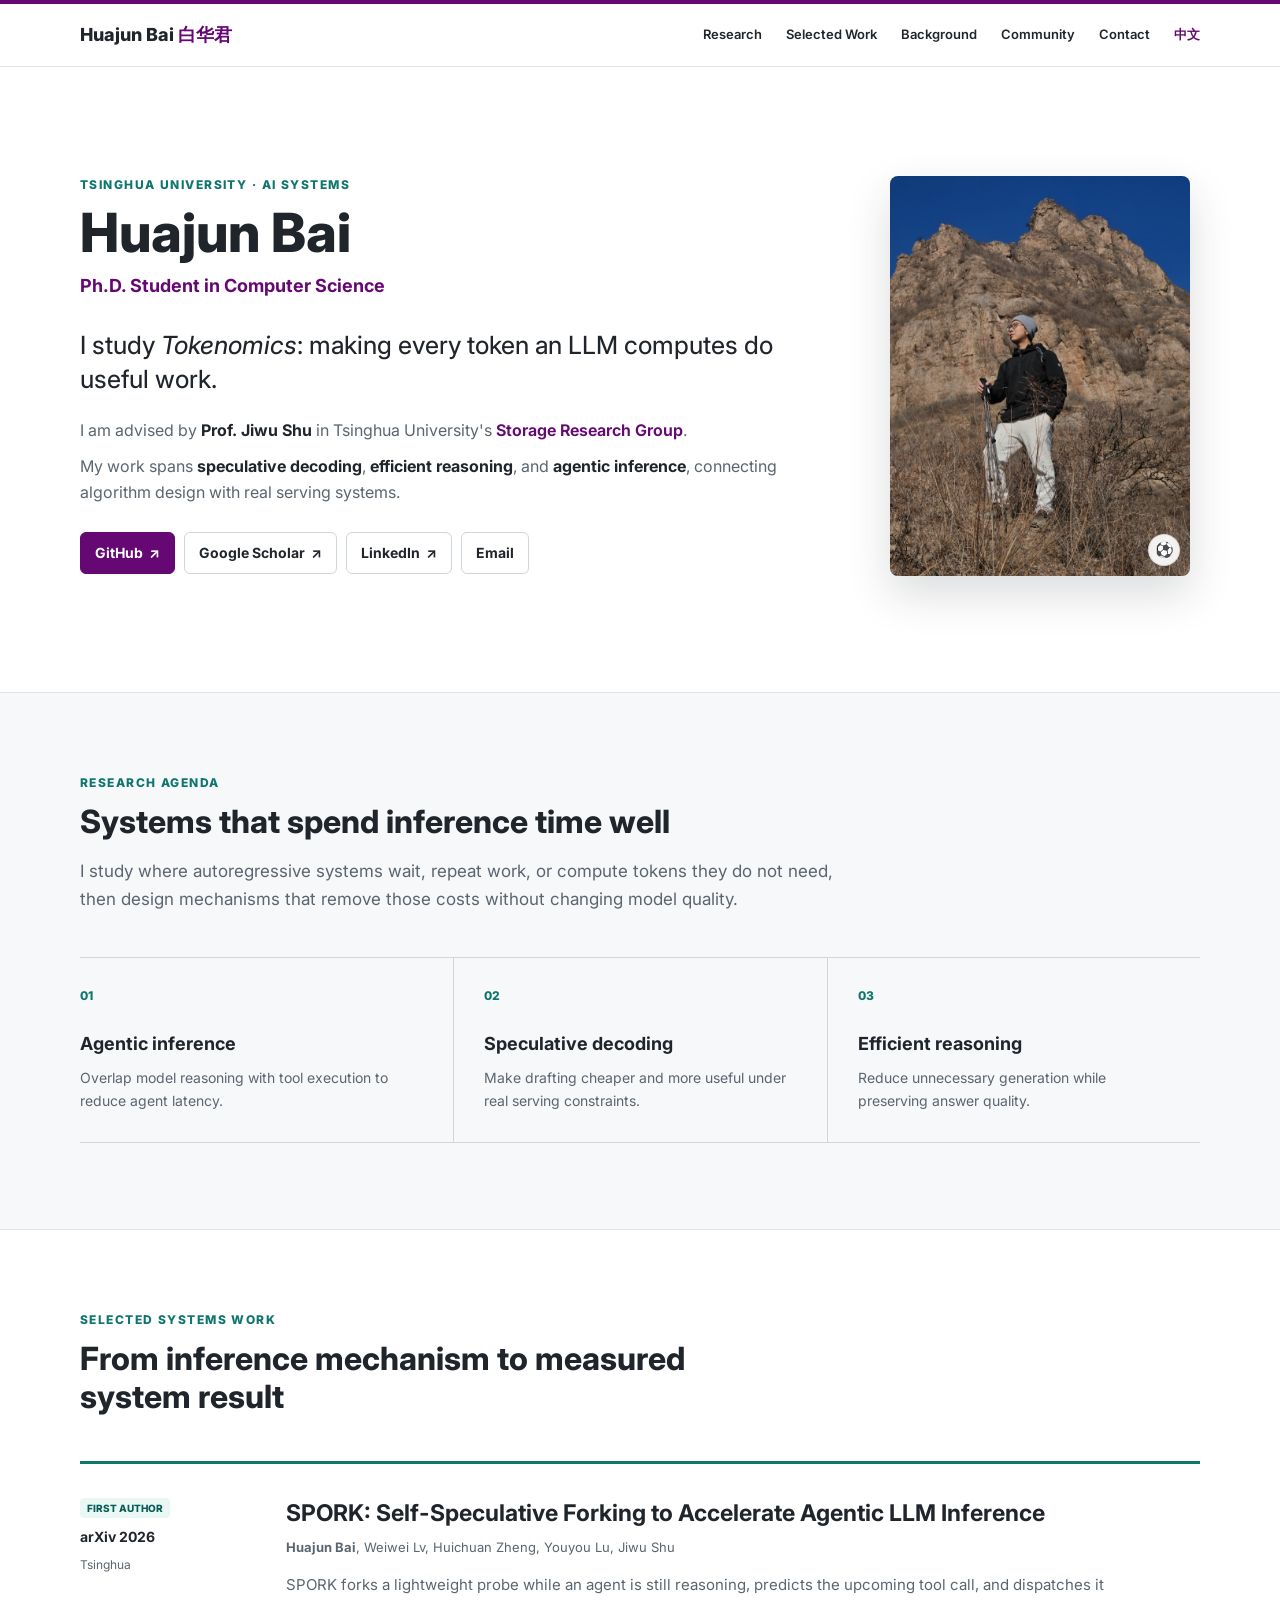
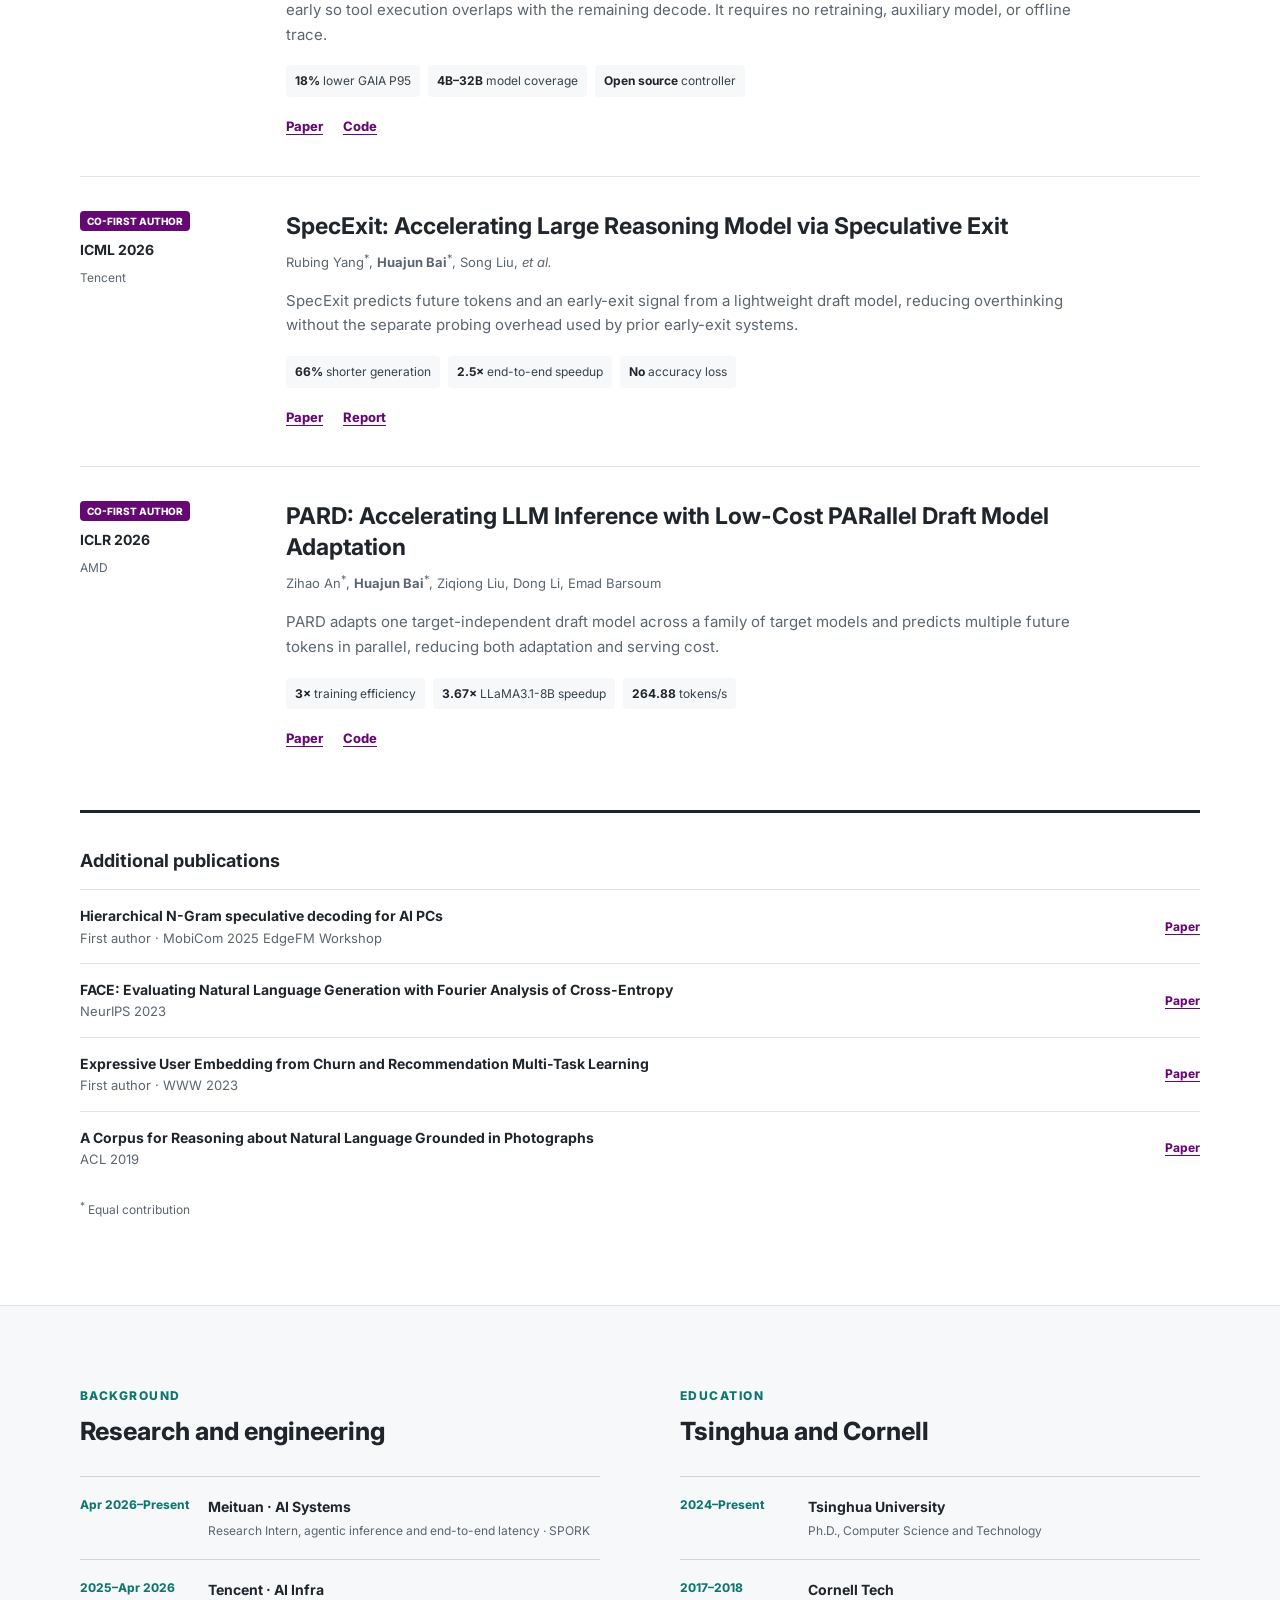
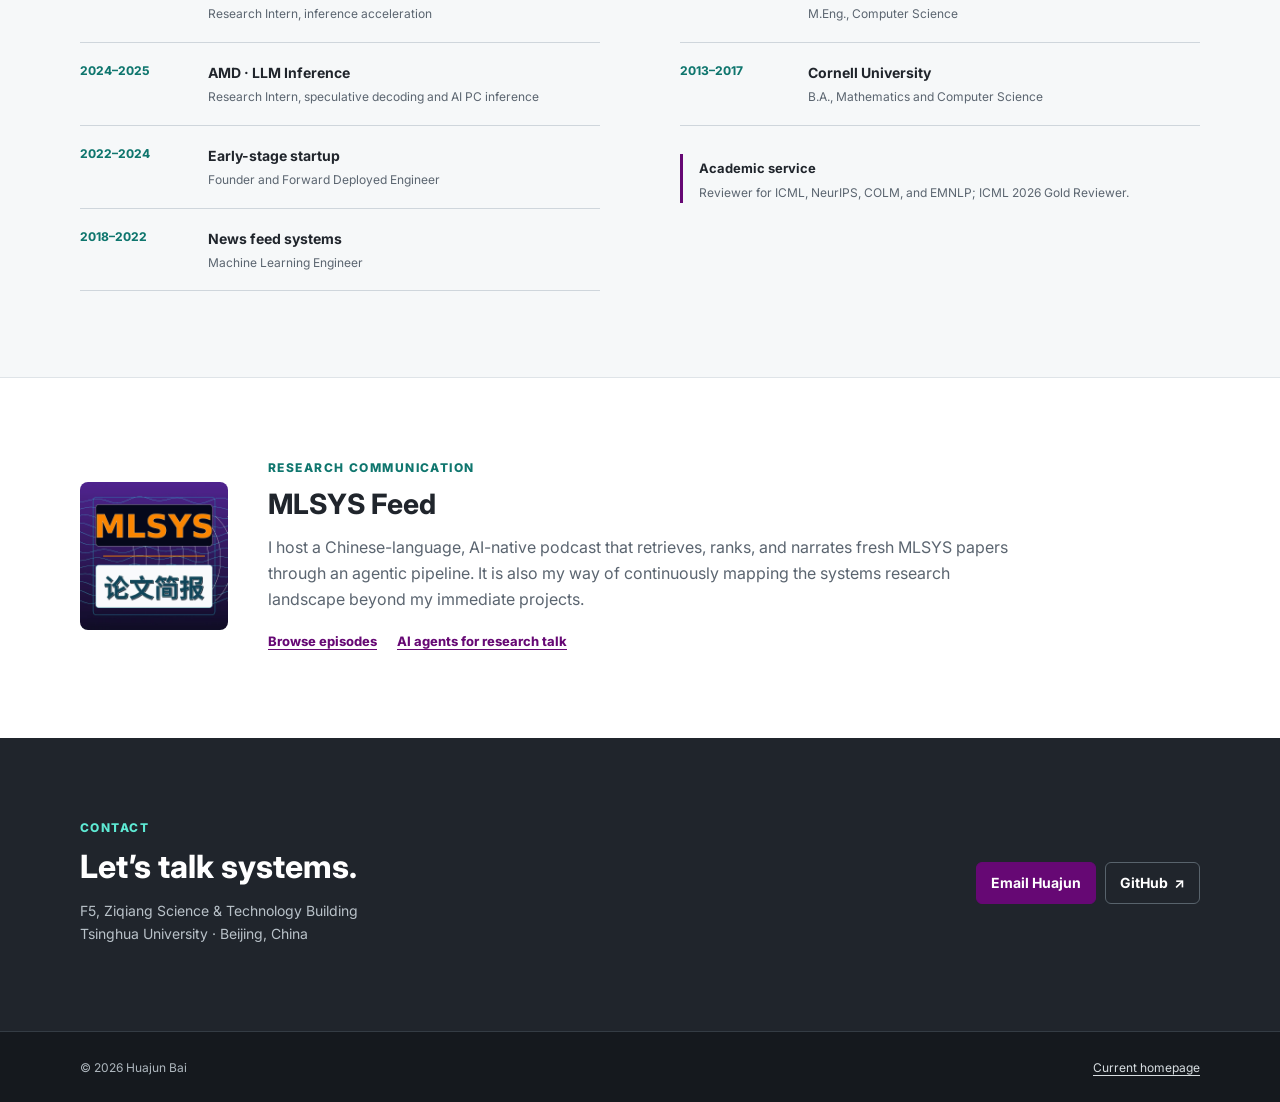
==== commit 28f35ad9: "Promote academic homepage prototype" ====
--- a/index.html
+++ b/index.html
@@ -1,325 +1,353 @@
-<!DOCTYPE html>
+<!doctype html>
 <html lang="en">
 
 <head>
-    <meta charset="UTF-8">
-    <meta name="viewport" content="width=device-width, initial-scale=1.0">
-    <title>Huajun Bai — LLM Inference Systems & Speculative Decoding | Tsinghua University</title>
+    <meta charset="utf-8">
+    <meta name="viewport" content="width=device-width, initial-scale=1">
+    <meta name="robots" content="noindex, nofollow">
+    <title>Huajun Bai | Efficient AI Systems</title>
     <meta name="description"
-        content="Huajun Bai is a PhD student at Tsinghua University building efficient inference systems for large language models — speculative decoding, efficient reasoning, and LLM serving.">
-    <meta property="og:type" content="website">
-    <meta property="og:title" content="Huajun Bai — LLM Inference Systems & Speculative Decoding">
-    <meta property="og:description"
-        content="PhD student at Tsinghua University building efficient inference systems for LLMs — speculative decoding, efficient reasoning, LLM serving. Host of the MLSYS Feed podcast.">
-    <meta property="og:url" content="https://baihuajun24.github.io/">
-    <meta property="og:image" content="https://baihuajun24.github.io/profile.JPG">
-    <meta name="twitter:card" content="summary">
-    <link rel="icon"
-        href="data:image/svg+xml,%3Csvg xmlns='http://www.w3.org/2000/svg' viewBox='0 0 64 64'%3E%3Crect width='64' height='64' rx='12' fill='%23660874'/%3E%3Ctext x='32' y='45' font-family='sans-serif' font-size='34' font-weight='700' fill='white' text-anchor='middle'%3E白%3C/text%3E%3C/svg%3E">
-    <link rel="stylesheet" href="style.css?v=gitfut-hunyuan-1">
+        content="Local homepage prototype for Huajun Bai, a Tsinghua Ph.D. student working on efficient inference systems for language models and agents.">
     <link rel="preconnect" href="https://fonts.googleapis.com">
     <link rel="preconnect" href="https://fonts.gstatic.com" crossorigin>
-    <link href="https://fonts.googleapis.com/css2?family=Inter:wght@400;500;600;700;800&family=Barlow+Condensed:wght@500;600;700&display=swap" rel="stylesheet">
+    <link href="https://fonts.googleapis.com/css2?family=Inter:wght@400;500;600;700;800&display=swap"
+        rel="stylesheet">
+    <link rel="stylesheet" href="academic.css">
 </head>
 
 <body>
-    <header>
-        <nav>
-            <a href="#about" class="logo">Huajun Bai 白华君</a>
-            <ul class="nav-links">
-                <li><a href="#about">About</a></li>
-                <li><a href="#news">News</a></li>
-                <li><a href="#publications">Publications</a></li>
-                <li><a href="#experience">Experience</a></li>
-                <li><a href="#education">Education</a></li>
-                <li><a href="#service">Service</a></li>
-                <li><a href="#contact">Contact</a></li>
-                <li><a href="podcast/index.html">Podcast</a></li>
-                <li><a href="index_zh.html" style="color: var(--primary-color); font-weight: 700;">中文</a></li>
-            </ul>
-        </nav>
+    <a class="skip-link" href="#main-content">Skip to content</a>
+
+    <header class="site-header">
+        <div class="nav-wrap">
+            <a class="site-name" href="#about">Huajun Bai <span>白华君</span></a>
+            <button class="menu-toggle" type="button" aria-expanded="false" aria-controls="primary-nav"
+                aria-label="Open navigation" title="Navigation">
+                <span></span>
+                <span></span>
+                <span></span>
+            </button>
+            <nav class="primary-nav" id="primary-nav" aria-label="Primary navigation">
+                <a href="#research">Research</a>
+                <a href="#work">Selected Work</a>
+                <a href="#experience">Background</a>
+                <a href="#community">Community</a>
+                <a href="#contact">Contact</a>
+                <a href="index_zh.html" class="language-link">中文</a>
+            </nav>
+        </div>
     </header>
 
-    <main>
-        <section id="about" class="hero fade-in">
-            <div class="hero-content">
-                <h1>Huajun Bai</h1>
-                <p class="subtitle">Ph.D. Student, Tsinghua University</p>
-                <p class="tagline">Efficient LLM Inference Systems · Speculative Decoding</p>
-                <div class="bio">
-                    <p>I am a Ph.D. student in the Department of Computer Science &amp; Technology at
-                        <strong>Tsinghua University</strong>, advised by <strong>Prof. Jiwu Shu</strong> in the
-                        <a href="https://storage.cs.tsinghua.edu.cn/" target="_blank" rel="noopener">Storage Research
-                            Group</a>.</p>
-                    <br>
-                    <p>I build <strong>efficient inference systems for large language models</strong>, with a recent
-                        focus on <strong>speculative decoding</strong> and <strong>efficient reasoning</strong> —
-                        <em>Tokenomics</em>: getting the most useful work out of every token an LLM computes.</p>
-                    <br>
-                    <p>I also host <a href="podcast/index.html"><strong>MLSYS&nbsp;Feed</strong></a>, an
-                        <strong>AI-native podcast</strong> that briefs fresh MLSYS papers daily.</p>
-                </div>
-                <ul class="keywords" aria-label="Research interests">
-                    <li>LLM Inference &amp; Serving</li>
-                    <li>Speculative Decoding</li>
-                    <li>Efficient Reasoning</li>
-                    <li>RL Rollout Acceleration</li>
-                    <li>On-Device / Edge LLM</li>
-                    <li>ML Systems</li>
-                </ul>
-                <div class="social-links">
-                    <a href="https://scholar.google.com/citations?user=bn5nR50AAAAJ" class="social-link"
-                        target="_blank" rel="noopener"><span>🎓 Google Scholar</span></a>
-                    <a href="https://www.linkedin.com/in/huajun-bai-041274a2/" class="social-link" target="_blank"
-                        rel="noopener"><span>💼 LinkedIn</span></a>
-                    <a href="https://storage.cs.tsinghua.edu.cn/~bhj/" class="social-link" target="_blank"
-                        rel="noopener"><span>🔬 Lab Page</span></a>
-                    <a href="podcast/index.html" class="social-link"><span>🎙️ MLSYS Feed</span></a>
-                    <a href="mailto:bhj24@mails.tsinghua.edu.cn" class="social-link"><span>✉️ Email</span></a>
-                </div>
-            </div>
-            <div class="hero-image">
-                <div class="card-flip" id="player-card" role="button" tabindex="0" aria-pressed="false"
-                    aria-label="Flip profile photo to reveal academic gold card">
-                    <div class="card-face card-front">
-                        <img src="profile.JPG" alt="Huajun Bai" id="profile-img">
-                        <span class="flip-hint" aria-hidden="true">⚽</span>
-                    </div>
-                    <div class="card-face card-back" aria-hidden="true">
-                        <div class="fut-card fut-card--gold" aria-label="Academic gold card for Huajun Bai">
-                            <span class="fut-tier">GOLD</span>
-                            <span class="fut-watermark">白</span>
-                            <span class="fut-photo-frame"><img class="fut-photo" src="profile_front_cutout.png" alt=""></span>
-                            <div class="fut-lower">
-                                <div class="fut-name">Huajun Bai</div>
-                                <ul class="fut-stats">
-                                    <li><b>890+</b> CIT</li>
-                                    <li><b>6</b> PAPERS</li>
-                                    <li><b>12</b> REVIEWS</li>
-                                </ul>
-                                <div class="fut-badge-row" aria-label="Cornell University, Tsinghua University, AMD, and Tencent Hunyuan">
-                                    <span class="fut-round-badge">
-                                        <img src="cornell-logo-card.png" alt="Cornell University">
+    <main id="main-content">
+        <section class="hero section-band" id="about">
+            <div class="wrap hero-grid">
+                <div class="hero-copy">
+                    <p class="eyebrow">Tsinghua University · AI Systems</p>
+                    <h1>Huajun Bai</h1>
+                    <p class="role">Ph.D. Student in Computer Science</p>
+                    <p class="hero-thesis">I study <em>Tokenomics</em>: making every token an LLM computes do useful
+                        work.</p>
+                    <div class="hero-intro">
+                        <p>I am advised by <strong>Prof. Jiwu Shu</strong> in Tsinghua University's
+                            <a href="https://storage.cs.tsinghua.edu.cn/" target="_blank" rel="noopener">Storage
+                                Research Group</a>.</p>
+                        <p>My work spans <strong>speculative decoding</strong>, <strong>efficient reasoning</strong>,
+                            and <strong>agentic inference</strong>, connecting algorithm design with real serving
+                            systems.
+                        </p>
+                    </div>
+                    <div class="hero-actions" aria-label="Profile links">
+                        <a class="action action-primary" href="https://github.com/baihuajun24" target="_blank"
+                            rel="noopener">GitHub <span aria-hidden="true">↗</span></a>
+                        <a class="action" href="https://scholar.google.com/citations?user=bn5nR50AAAAJ"
+                            target="_blank" rel="noopener">Google Scholar <span aria-hidden="true">↗</span></a>
+                        <a class="action" href="https://www.linkedin.com/in/huajun-bai-041274a2/" target="_blank"
+                            rel="noopener">LinkedIn <span aria-hidden="true">↗</span></a>
+                        <a class="action" href="mailto:bhj24@mails.tsinghua.edu.cn">Email</a>
+                    </div>
+                </div>
+
+                <div class="portrait-column">
+                    <button class="portrait-flip" id="profile-card" type="button" aria-pressed="false"
+                        aria-label="Flip portrait to show academic football card">
+                        <span class="portrait-inner">
+                            <span class="portrait-face portrait-front">
+                                <img src="assets/profile/profile.JPG" alt="Huajun Bai">
+                                <span class="flip-cue" aria-hidden="true" title="Flip card">⚽</span>
+                            </span>
+                            <span class="portrait-face portrait-back" aria-hidden="true">
+                                <span class="gold-card">
+                                    <span class="gold-tier">GOLD</span>
+                                    <span class="gold-photo-wrap">
+                                        <img class="gold-photo" src="assets/card/profile_front_cutout.png" alt="">
                                     </span>
-                                    <span class="fut-round-badge">
-                                        <img src="thu-logo-card.png" alt="Tsinghua University">
+                                    <span class="gold-lower">
+                                        <strong>Huajun Bai</strong>
+                                        <span class="gold-stats">
+                                            <span><b>890+</b>CIT</span>
+                                            <span><b>7</b>PAPERS</span>
+                                            <span><b>12</b>REVIEWS</span>
+                                        </span>
+                                        <span class="gold-badges" aria-hidden="true">
+                                            <img src="assets/card/cornell-logo-card.png" alt="">
+                                            <img src="assets/card/thu-logo-card.png" alt="">
+                                            <img src="assets/card/amd-logo-card.png" alt="">
+                                            <img src="assets/card/hunyuan-logo-card.png" alt="">
+                                            <img src="assets/card/meituan-logo-card.png" alt="">
+                                        </span>
                                     </span>
-                                    <span class="fut-round-badge">
-                                        <img src="amd-logo-card.png" alt="AMD">
-                                    </span>
-                                    <span class="fut-round-badge">
-                                        <img src="hunyuan-logo-card.png" alt="Tencent Hunyuan">
-                                    </span>
-                                </div>
+                                </span>
+                            </span>
+                        </span>
+                    </button>
+                </div>
+            </div>
+        </section>
+
+        <section class="section-band section-tinted" id="research">
+            <div class="wrap">
+                <div class="section-heading">
+                    <p class="eyebrow">Research agenda</p>
+                    <h2>Systems that spend inference time well</h2>
+                    <p>I study where autoregressive systems wait, repeat work, or compute tokens they do not need, then
+                        design mechanisms that remove those costs without changing model quality.</p>
+                </div>
+                <ol class="direction-grid">
+                    <li>
+                        <span class="direction-number">01</span>
+                        <h3>Agentic inference</h3>
+                        <p>Overlap model reasoning with tool execution to reduce agent latency.</p>
+                    </li>
+                    <li>
+                        <span class="direction-number">02</span>
+                        <h3>Speculative decoding</h3>
+                        <p>Make drafting cheaper and more useful under real serving constraints.</p>
+                    </li>
+                    <li>
+                        <span class="direction-number">03</span>
+                        <h3>Efficient reasoning</h3>
+                        <p>Reduce unnecessary generation while preserving answer quality.</p>
+                    </li>
+                </ol>
+            </div>
+        </section>
+
+        <section class="section-band" id="work">
+            <div class="wrap">
+                <div class="section-heading section-heading-narrow">
+                    <p class="eyebrow">Selected systems work</p>
+                    <h2>From inference mechanism to measured system result</h2>
+                </div>
+
+                <article class="work-item work-item-spork">
+                    <div class="work-meta">
+                        <span class="role-tag role-first">First author</span>
+                        <strong>arXiv 2026</strong>
+                        <span>Tsinghua</span>
+                    </div>
+                    <div class="work-body">
+                        <h3>SPORK: Self-Speculative Forking to Accelerate Agentic LLM Inference</h3>
+                        <p class="authors"><strong>Huajun Bai</strong>, Weiwei Lv, Huichuan Zheng, Youyou Lu, Jiwu Shu
+                        </p>
+                        <p>SPORK forks a lightweight probe while an agent is still reasoning, predicts the upcoming
+                            tool call, and dispatches it early so tool execution overlaps with the remaining decode. It
+                            requires no retraining, auxiliary model, or offline trace.</p>
+                        <ul class="result-list" aria-label="SPORK results">
+                            <li><strong>18%</strong> lower GAIA P95</li>
+                            <li><strong>4B–32B</strong> model coverage</li>
+                            <li><strong>Open source</strong> controller</li>
+                        </ul>
+                        <div class="work-links">
+                            <a href="https://arxiv.org/abs/2607.03333" target="_blank" rel="noopener">Paper</a>
+                            <a href="https://github.com/baihuajun24/spork" target="_blank" rel="noopener">Code</a>
+                        </div>
+                    </div>
+                </article>
+
+                <article class="work-item">
+                    <div class="work-meta">
+                        <span class="role-tag role-lead">Co-first author</span>
+                        <strong>ICML 2026</strong>
+                        <span>Tencent</span>
+                    </div>
+                    <div class="work-body">
+                        <h3>SpecExit: Accelerating Large Reasoning Model via Speculative Exit</h3>
+                        <p class="authors">Rubing Yang<sup>*</sup>, <strong>Huajun Bai</strong><sup>*</sup>, Song Liu,
+                            <em>et al.</em></p>
+                        <p>SpecExit predicts future tokens and an early-exit signal from a lightweight draft model,
+                            reducing overthinking without the separate probing overhead used by prior early-exit
+                            systems.</p>
+                        <ul class="result-list" aria-label="SpecExit results">
+                            <li><strong>66%</strong> shorter generation</li>
+                            <li><strong>2.5×</strong> end-to-end speedup</li>
+                            <li><strong>No</strong> accuracy loss</li>
+                        </ul>
+                        <div class="work-links">
+                            <a href="https://arxiv.org/abs/2509.24248" target="_blank" rel="noopener">Paper</a>
+                            <a href="https://zhuanlan.zhihu.com/p/1965057876948129045" target="_blank"
+                                rel="noopener">Report</a>
+                        </div>
+                    </div>
+                </article>
+
+                <article class="work-item">
+                    <div class="work-meta">
+                        <span class="role-tag role-lead">Co-first author</span>
+                        <strong>ICLR 2026</strong>
+                        <span>AMD</span>
+                    </div>
+                    <div class="work-body">
+                        <h3>PARD: Accelerating LLM Inference with Low-Cost PARallel Draft Model Adaptation</h3>
+                        <p class="authors">Zihao An<sup>*</sup>, <strong>Huajun Bai</strong><sup>*</sup>, Ziqiong Liu,
+                            Dong Li, Emad Barsoum</p>
+                        <p>PARD adapts one target-independent draft model across a family of target models and predicts
+                            multiple future tokens in parallel, reducing both adaptation and serving cost.</p>
+                        <ul class="result-list" aria-label="PARD results">
+                            <li><strong>3×</strong> training efficiency</li>
+                            <li><strong>3.67×</strong> LLaMA3.1-8B speedup</li>
+                            <li><strong>264.88</strong> tokens/s</li>
+                        </ul>
+                        <div class="work-links">
+                            <a href="https://arxiv.org/abs/2504.18583" target="_blank" rel="noopener">Paper</a>
+                            <a href="https://github.com/AMD-AGI/PARD" target="_blank" rel="noopener">Code</a>
+                        </div>
+                    </div>
+                </article>
+
+                <div class="additional-work">
+                    <h3>Additional publications</h3>
+                    <ul>
+                        <li>
+                            <span><strong>Hierarchical N-Gram speculative decoding for AI PCs</strong><br>First author ·
+                                MobiCom 2025 EdgeFM Workshop</span>
+                            <a href="https://dl.acm.org/doi/10.1145/3737902.3768352" target="_blank"
+                                rel="noopener">Paper</a>
+                        </li>
+                        <li>
+                            <span><strong>FACE: Evaluating Natural Language Generation with Fourier Analysis of
+                                    Cross-Entropy</strong><br>NeurIPS 2023</span>
+                            <a href="https://arxiv.org/abs/2305.10307" target="_blank" rel="noopener">Paper</a>
+                        </li>
+                        <li>
+                            <span><strong>Expressive User Embedding from Churn and Recommendation Multi-Task
+                                    Learning</strong><br>First author · WWW 2023</span>
+                            <a href="https://dl.acm.org/doi/10.1145/3543873.3587306" target="_blank"
+                                rel="noopener">Paper</a>
+                        </li>
+                        <li>
+                            <span><strong>A Corpus for Reasoning about Natural Language Grounded in
+                                    Photographs</strong><br>ACL 2019</span>
+                            <a href="https://aclanthology.org/P19-1644/" target="_blank" rel="noopener">Paper</a>
+                        </li>
+                    </ul>
+                    <p class="equal-note"><sup>*</sup> Equal contribution</p>
+                </div>
+            </div>
+        </section>
+
+        <section class="section-band section-tinted" id="experience">
+            <div class="wrap background-grid">
+                <div>
+                    <div class="section-heading section-heading-small">
+                        <p class="eyebrow">Background</p>
+                        <h2>Research and engineering</h2>
+                    </div>
+                    <ol class="timeline">
+                        <li>
+                            <time>Apr 2026–Present</time>
+                            <div><strong>Meituan · AI Systems</strong><span>Research Intern, agentic inference and
+                                    end-to-end latency · SPORK</span></div>
+                        </li>
+                        <li>
+                            <time>2025–Apr 2026</time>
+                            <div><strong>Tencent · AI Infra</strong><span>Research Intern, inference acceleration</span>
                             </div>
-                        </div>
-                    </div>
-                </div>
-            </div>
-        </section>
-
-        <section id="news">
-            <h2>News</h2>
-            <div class="news-item">
-                <div class="news-date">Jun 2026</div>
-                <div>Shared a talk on my experiences (and failures) managing <strong>AI agents for research</strong>
-                    <a href="https://mp.weixin.qq.com/s/GocUlCKGfs5Zff7AalEJYg" target="_blank"
-                        rel="noopener">[WeChat post]</a>.</div>
-            </div>
-            <div class="news-item">
-                <div class="news-date">May 2026</div>
-                <div><strong>SpecExit</strong> is accepted to <strong>ICML 2026</strong>.</div>
-            </div>
-            <div class="news-item">
-                <div class="news-date">Jan 2026</div>
-                <div><strong>PARD</strong> is accepted to <strong>ICLR 2026</strong>.</div>
-            </div>
-            <div class="news-item">
-                <div class="news-date">Sep 2025</div>
-                <div>Hierarchical N-Gram speculative decoding for AI PCs is accepted to the
-                    <strong>MobiCom 2025 EdgeFM Workshop</strong>.</div>
-            </div>
-            <div class="news-item">
-                <div class="news-date">Jun 2025</div>
-                <div>Started a research internship at <strong>Tencent</strong> (AI Infra — inference acceleration).</div>
-            </div>
-            <div class="news-item">
-                <div class="news-date">Sep 2024</div>
-                <div>Began my Ph.D. at <strong>Tsinghua University</strong>, advised by Prof. Jiwu Shu.</div>
-            </div>
-        </section>
-
-        <section id="publications">
-            <h2>Selected Publications</h2>
-
-            <div class="publication-item">
-                <span class="pub-title">SpecExit: Accelerating Large Reasoning Model via Speculative Exit</span>
-                <span class="pub-authors">Rubing Yang<sup>*</sup>, <strong>Huajun Bai</strong><sup>*</sup>, Song Liu,
-                    <em>et al.</em></span>
-                <span class="pub-venue">
-                    <span class="pub-role pub-role-lead">Co-first author</span>
-                    ICML 2026 <span class="pub-tag">Tencent</span>
-                    <a href="https://arxiv.org/abs/2509.24248" target="_blank" rel="noopener">[Paper]</a>
-                    <a href="https://zhuanlan.zhihu.com/p/1965057876948129045" target="_blank"
-                        rel="noopener">[Report]</a>
-                </span>
-            </div>
-
-            <div class="publication-item">
-                <span class="pub-title">PARD: Accelerating LLM Inference with Low-Cost PARallel Draft Model
-                    Adaptation</span>
-                <span class="pub-authors">Zihao An<sup>*</sup>, <strong>Huajun Bai</strong><sup>*</sup>, Ziqiong Liu,
-                    Dong Li, Emad Barsoum</span>
-                <span class="pub-venue">
-                    <span class="pub-role pub-role-lead">Co-first author</span>
-                    ICLR 2026 <span class="pub-tag">AMD</span>
-                    <a href="https://arxiv.org/abs/2504.18583" target="_blank" rel="noopener">[Paper]</a>
-                    <a href="https://github.com/AMD-AGI/PARD" target="_blank" rel="noopener">[Code]</a>
-                    <a href="https://www.amd.com/en/developer/resources/technical-articles/accelerating-generative-llms-interface-with-parallel-draft-model-pard.html"
-                        target="_blank" rel="noopener">[Report]</a>
-                </span>
-            </div>
-
-            <div class="publication-item">
-                <span class="pub-title">WiP: Efficient Speculative Decoding for AI PCs via Hierarchical N-Gram
-                    Retrieval</span>
-                <span class="pub-authors"><strong>Huajun Bai</strong>, Zihao An, <em>et al.</em></span>
-                <span class="pub-venue">
-                    <span class="pub-role pub-role-lead">First author</span>
-                    MobiCom 2025 Workshop (EdgeFM) <span class="pub-tag">AMD</span>
-                    <a href="https://dl.acm.org/doi/10.1145/3737902.3768352" target="_blank" rel="noopener">[Paper]</a>
-                </span>
-            </div>
-
-            <div class="publication-item">
-                <span class="pub-title">FACE: Evaluating Natural Language Generation with Fourier Analysis of
-                    Cross-Entropy</span>
-                <span class="pub-authors">Zuhao Yang, Yingfang Yuan, Yang Xu, Shuo Zhan, <strong>Huajun Bai</strong>,
-                    Kefan Chen</span>
-                <span class="pub-venue">
-                    <span class="pub-role">Co-author</span>
-                    NeurIPS 2023
-                    <a href="https://arxiv.org/abs/2305.10307" target="_blank" rel="noopener">[Paper]</a>
-                </span>
-            </div>
-
-            <div class="publication-item">
-                <span class="pub-title">Expressive User Embedding from Churn and Recommendation Multi-Task
-                    Learning</span>
-                <span class="pub-authors"><strong>Huajun Bai</strong>, David C. Liu, Thomas Hirtz, Alexandre
-                    Boulenger</span>
-                <span class="pub-venue">
-                    <span class="pub-role pub-role-lead">First author</span>
-                    WWW 2023 (Poster)
-                    <a href="https://dl.acm.org/doi/10.1145/3543873.3587306" target="_blank" rel="noopener">[Paper]</a>
-                </span>
-            </div>
-
-            <div class="publication-item">
-                <span class="pub-title">A Corpus for Reasoning about Natural Language Grounded in Photographs</span>
-                <span class="pub-authors">Alane Suhr, Stephanie Zhou, Ally Zhang, Iris Zhang, <strong>Huajun Bai</strong>,
-                    Yoav Artzi</span>
-                <span class="pub-venue">
-                    <span class="pub-role">Co-author</span>
-                    ACL 2019
-                    <a href="https://aclanthology.org/P19-1644/" target="_blank" rel="noopener">[Paper]</a>
-                </span>
-            </div>
-
-            <p class="pub-legend"><sup>*</sup> Equal contribution</p>
-        </section>
-
-        <section id="experience">
-            <h2>Experience</h2>
-
-            <div class="news-item">
-                <div class="news-date">Jun 2025 – Present</div>
+                        </li>
+                        <li>
+                            <time>2024–2025</time>
+                            <div><strong>AMD · LLM Inference</strong><span>Research Intern, speculative decoding and AI
+                                    PC inference</span></div>
+                        </li>
+                        <li>
+                            <time>2022–2024</time>
+                            <div><strong>Early-stage startup</strong><span>Founder and Forward Deployed Engineer</span>
+                            </div>
+                        </li>
+                        <li>
+                            <time>2018–2022</time>
+                            <div><strong>News feed systems</strong><span>Machine Learning Engineer</span></div>
+                        </li>
+                    </ol>
+                </div>
+
+                <div class="education-column">
+                    <div class="section-heading section-heading-small">
+                        <p class="eyebrow">Education</p>
+                        <h2>Tsinghua and Cornell</h2>
+                    </div>
+                    <ol class="timeline timeline-education">
+                        <li>
+                            <time>2024–Present</time>
+                            <div><strong>Tsinghua University</strong><span>Ph.D., Computer Science and Technology</span>
+                            </div>
+                        </li>
+                        <li>
+                            <time>2017–2018</time>
+                            <div><strong>Cornell Tech</strong><span>M.Eng., Computer Science</span></div>
+                        </li>
+                        <li>
+                            <time>2013–2017</time>
+                            <div><strong>Cornell University</strong><span>B.A., Mathematics and Computer Science</span>
+                            </div>
+                        </li>
+                    </ol>
+                    <div class="service-note">
+                        <strong>Academic service</strong>
+                        <p>Reviewer for ICML, NeurIPS, COLM, and EMNLP; ICML 2026 Gold Reviewer.</p>
+                    </div>
+                </div>
+            </div>
+        </section>
+
+        <section class="section-band" id="community">
+            <div class="wrap community-grid">
+                <img src="podcast/logo.jpg" alt="MLSYS Feed cover" class="community-cover">
                 <div>
-                    <strong>Research Intern</strong> · Tencent — AI Infra (Inference Acceleration)
-                    <span class="item-loc">Beijing</span>
-                    <p class="item-desc">Built <strong>SpecExit</strong> — reasoning models exit their
-                        chain-of-thought early for up to <strong>2.5× end-to-end speedup</strong>, no accuracy loss —
-                        and accelerated RL-rollout generation up to <strong>2.3×</strong> on verl + SGLang.</p>
-                </div>
-            </div>
-
-            <div class="news-item">
-                <div class="news-date">May 2024 – Jun 2025</div>
+                    <p class="eyebrow">Research communication</p>
+                    <h2>MLSYS Feed</h2>
+                    <p>I host a Chinese-language, AI-native podcast that retrieves, ranks, and narrates fresh MLSYS
+                        papers through an agentic pipeline. It is also my way of continuously mapping the systems
+                        research landscape beyond my immediate projects.</p>
+                    <div class="text-links">
+                        <a href="podcast/index.html">Browse episodes</a>
+                        <a href="https://mp.weixin.qq.com/s/GocUlCKGfs5Zff7AalEJYg" target="_blank"
+                            rel="noopener">AI agents for research talk</a>
+                    </div>
+                </div>
+            </div>
+        </section>
+
+        <section class="section-band contact-band" id="contact">
+            <div class="wrap contact-grid">
                 <div>
-                    <strong>Research Intern</strong> · AMD — LLM Inference
-                    <span class="item-loc">Beijing</span>
-                    <p class="item-desc">Designed <strong>PARD</strong> — one low-cost parallel draft model serves a
-                        whole target family, up to <strong>3.67× speedup</strong> on LLaMA3.1-8B — and built
-                        <strong>NG+</strong>, on-device speculative decoding at <strong>1.62×</strong> on Ryzen™ AI.</p>
-                </div>
-            </div>
-
-            <div class="news-item">
-                <div class="news-date">2022 – 2024</div>
-                <div>
-                    <strong>Founder &amp; Forward Deployed Engineer</strong> · Early-stage Startup (Enterprise
-                    Information Flow)
-                    <span class="item-loc">Beijing</span>
-                </div>
-            </div>
-
-            <div class="news-item">
-                <div class="news-date">2018 – 2022</div>
-                <div>
-                    <strong>Machine Learning Engineer</strong> · News Feed &amp; Recommendation Systems
-                    <span class="item-loc">Beijing</span>
-                </div>
-            </div>
-        </section>
-
-        <section id="education">
-            <h2>Education</h2>
-            <div class="news-item">
-                <div class="news-date">2024 – Pres.</div>
-                <div>
-                    <strong>Tsinghua University</strong> <span class="item-loc">Beijing</span><br>
-                    Ph.D. in Computer Science &amp; Technology — advised by Prof. Jiwu Shu
-                </div>
-            </div>
-            <div class="news-item">
-                <div class="news-date">2017 – 2018</div>
-                <div>
-                    <strong>Cornell Tech</strong> <span class="item-loc">New York, NY</span><br>
-                    M.Eng. in Computer Science
-                </div>
-            </div>
-            <div class="news-item">
-                <div class="news-date">2013 – 2017</div>
-                <div>
-                    <strong>Cornell University</strong> <span class="item-loc">Ithaca, NY</span><br>
-                    B.A. in Mathematics &amp; Computer Science
-                </div>
-            </div>
-        </section>
-
-        <section id="service">
-            <h2>Service</h2>
-            <div class="news-item">
-                <div class="news-date">2026</div>
-                <div>Reviewer — <strong>NeurIPS 2026</strong>, <strong>COLM 2026</strong>;
-                    <strong>ICML 2026</strong> (Gold Reviewer, 6 papers)</div>
-            </div>
-            <div class="news-item">
-                <div class="news-date">2025</div>
-                <div>Reviewer — <strong>NeurIPS 2025</strong> (3 papers), <strong>EMNLP 2025</strong> (3 papers)</div>
-            </div>
-        </section>
-
-        <section id="contact">
-            <h2>Contact</h2>
-            <p><strong>Email:</strong> bhj24 [at] mails.tsinghua.edu.cn</p>
-            <p><strong>Office:</strong> F5, Ziqiang Science &amp; Technology Building, Tsinghua University, Beijing,
-                China</p>
+                    <p class="eyebrow">Contact</p>
+                    <h2>Let’s talk systems.</h2>
+                    <p>F5, Ziqiang Science &amp; Technology Building<br>Tsinghua University · Beijing, China</p>
+                </div>
+                <div class="contact-actions">
+                    <a class="action action-primary" href="mailto:bhj24@mails.tsinghua.edu.cn">Email Huajun</a>
+                    <a class="action" href="https://github.com/baihuajun24" target="_blank"
+                        rel="noopener">GitHub <span aria-hidden="true">↗</span></a>
+                </div>
+            </div>
         </section>
     </main>
 
     <footer>
-        <p>&copy; 2026 Huajun Bai. Built for GitHub Pages.</p>
+        <div class="wrap footer-row">
+            <p>© 2026 Huajun Bai</p>
+            <a href="index.html">Current homepage</a>
+        </div>
     </footer>
 
     <script src="script.js"></script>
--- a/academic.css
+++ b/academic.css
@@ -0,0 +1,1069 @@
+:root {
+    --purple: #660874;
+    --purple-dark: #470652;
+    --purple-soft: #f6eef8;
+    --teal: #0f766e;
+    --teal-soft: #eaf7f4;
+    --amber: #9a6700;
+    --ink: #20252c;
+    --muted: #5b6570;
+    --line: #dfe4e8;
+    --soft: #f6f8f9;
+    --white: #ffffff;
+    --font: 'Inter', -apple-system, BlinkMacSystemFont, 'Segoe UI', sans-serif;
+}
+
+* {
+    box-sizing: border-box;
+}
+
+html {
+    scroll-behavior: smooth;
+}
+
+body {
+    margin: 0;
+    color: var(--ink);
+    background: var(--white);
+    font-family: var(--font);
+    font-size: 16px;
+    line-height: 1.65;
+}
+
+a {
+    color: var(--purple);
+    text-underline-offset: 3px;
+}
+
+button,
+a {
+    -webkit-tap-highlight-color: transparent;
+}
+
+img {
+    max-width: 100%;
+}
+
+.skip-link {
+    position: fixed;
+    left: 12px;
+    top: 12px;
+    z-index: 2000;
+    padding: 8px 12px;
+    color: var(--white);
+    background: var(--purple);
+    border-radius: 4px;
+    transform: translateY(-150%);
+}
+
+.skip-link:focus {
+    transform: translateY(0);
+}
+
+.wrap {
+    width: min(1120px, calc(100% - 48px));
+    margin: 0 auto;
+}
+
+.section-band {
+    width: 100%;
+    scroll-margin-top: 78px;
+}
+
+.section-tinted {
+    background: var(--soft);
+    border-top: 1px solid var(--line);
+    border-bottom: 1px solid var(--line);
+}
+
+.site-header {
+    position: sticky;
+    top: 0;
+    z-index: 1000;
+    min-height: 66px;
+    background: rgba(255, 255, 255, 0.96);
+    border-top: 4px solid var(--purple);
+    border-bottom: 1px solid var(--line);
+    backdrop-filter: blur(12px);
+}
+
+.nav-wrap {
+    position: relative;
+    width: min(1120px, calc(100% - 48px));
+    min-height: 62px;
+    margin: 0 auto;
+    display: flex;
+    align-items: center;
+    justify-content: space-between;
+    gap: 24px;
+}
+
+.site-name {
+    color: var(--ink);
+    font-size: 18px;
+    font-weight: 800;
+    text-decoration: none;
+    white-space: nowrap;
+}
+
+.site-name span {
+    color: var(--purple);
+    font-weight: 700;
+}
+
+.primary-nav {
+    display: flex;
+    align-items: center;
+    gap: 24px;
+}
+
+.primary-nav a {
+    color: var(--ink);
+    font-size: 13px;
+    font-weight: 600;
+    text-decoration: none;
+}
+
+.primary-nav a:hover,
+.primary-nav a:focus-visible {
+    color: var(--purple);
+}
+
+.primary-nav .language-link {
+    color: var(--purple);
+}
+
+.menu-toggle {
+    display: none;
+    width: 40px;
+    height: 40px;
+    padding: 10px;
+    border: 1px solid var(--line);
+    border-radius: 6px;
+    background: var(--white);
+    cursor: pointer;
+}
+
+.menu-toggle span {
+    display: block;
+    width: 18px;
+    height: 2px;
+    margin: 3px auto;
+    background: var(--ink);
+    transition: transform 180ms ease, opacity 180ms ease;
+}
+
+.menu-toggle[aria-expanded="true"] span:nth-child(1) {
+    transform: translateY(5px) rotate(45deg);
+}
+
+.menu-toggle[aria-expanded="true"] span:nth-child(2) {
+    opacity: 0;
+}
+
+.menu-toggle[aria-expanded="true"] span:nth-child(3) {
+    transform: translateY(-5px) rotate(-45deg);
+}
+
+.hero {
+    overflow: hidden;
+}
+
+.hero-grid {
+    min-height: 625px;
+    padding: 68px 0 76px;
+    display: grid;
+    grid-template-columns: minmax(0, 1fr) 320px;
+    align-items: center;
+    gap: 72px;
+}
+
+.eyebrow {
+    margin: 0 0 12px;
+    color: var(--teal);
+    font-size: 12px;
+    font-weight: 800;
+    line-height: 1.3;
+    text-transform: uppercase;
+    letter-spacing: 0.12em;
+}
+
+h1,
+h2,
+h3,
+p {
+    overflow-wrap: anywhere;
+}
+
+h1 {
+    margin: 0;
+    font-size: 54px;
+    line-height: 1.05;
+    font-weight: 800;
+    letter-spacing: 0;
+}
+
+h2 {
+    margin: 0;
+    font-size: 32px;
+    line-height: 1.2;
+    font-weight: 750;
+    letter-spacing: 0;
+}
+
+h3 {
+    margin: 0;
+    font-size: 21px;
+    line-height: 1.35;
+    letter-spacing: 0;
+}
+
+.role {
+    margin: 10px 0 0;
+    color: var(--purple);
+    font-size: 18px;
+    font-weight: 700;
+}
+
+.hero-thesis {
+    max-width: 720px;
+    margin: 28px 0 20px;
+    color: var(--ink);
+    font-size: 25px;
+    font-weight: 450;
+    line-height: 1.35;
+}
+
+.hero-intro {
+    max-width: 720px;
+    color: var(--muted);
+    font-size: 16px;
+}
+
+.hero-intro p {
+    margin: 0 0 10px;
+}
+
+.hero-intro strong {
+    color: var(--ink);
+}
+
+.hero-intro a {
+    font-weight: 650;
+    text-decoration: none;
+}
+
+.hero-intro a:hover {
+    text-decoration: underline;
+}
+
+.hero-actions,
+.contact-actions {
+    display: flex;
+    flex-wrap: wrap;
+    gap: 9px;
+}
+
+.hero-actions {
+    margin-top: 26px;
+}
+
+.action {
+    min-height: 42px;
+    padding: 9px 14px;
+    display: inline-flex;
+    align-items: center;
+    justify-content: center;
+    gap: 6px;
+    color: var(--ink);
+    background: var(--white);
+    border: 1px solid #cfd6dc;
+    border-radius: 6px;
+    font-size: 14px;
+    font-weight: 700;
+    line-height: 1;
+    text-decoration: none;
+    transition: border-color 160ms ease, color 160ms ease, background 160ms ease;
+}
+
+.action:hover,
+.action:focus-visible {
+    color: var(--purple);
+    border-color: var(--purple);
+}
+
+.action-primary {
+    color: var(--white);
+    background: var(--purple);
+    border-color: var(--purple);
+}
+
+.action-primary:hover,
+.action-primary:focus-visible {
+    color: var(--white);
+    background: var(--purple-dark);
+    border-color: var(--purple-dark);
+}
+
+.portrait-column {
+    display: flex;
+    justify-content: center;
+}
+
+.portrait-flip {
+    width: 300px;
+    height: 400px;
+    padding: 0;
+    border: 0;
+    border-radius: 8px;
+    background: transparent;
+    perspective: 1200px;
+    cursor: pointer;
+}
+
+.portrait-inner {
+    position: relative;
+    display: block;
+    width: 100%;
+    height: 100%;
+    transform-style: preserve-3d;
+    transition: transform 700ms cubic-bezier(0.2, 0.8, 0.25, 1);
+}
+
+.portrait-flip.is-flipped .portrait-inner {
+    transform: rotateY(180deg);
+}
+
+.portrait-face {
+    position: absolute;
+    inset: 0;
+    display: flex;
+    align-items: center;
+    justify-content: center;
+    border-radius: 8px;
+    backface-visibility: hidden;
+    -webkit-backface-visibility: hidden;
+}
+
+.portrait-front {
+    overflow: hidden;
+    background: #dbe6d2;
+    box-shadow: 0 18px 44px rgba(32, 37, 44, 0.16);
+}
+
+.portrait-front > img {
+    width: 100%;
+    height: 100%;
+    object-fit: cover;
+    transform: scale(1.05);
+    transform-origin: 50% 44%;
+}
+
+.flip-cue {
+    position: absolute;
+    right: 10px;
+    bottom: 10px;
+    width: 32px;
+    height: 32px;
+    display: grid;
+    place-items: center;
+    background: rgba(255, 255, 255, 0.92);
+    border: 1px solid rgba(32, 37, 44, 0.12);
+    border-radius: 50%;
+    box-shadow: 0 4px 12px rgba(32, 37, 44, 0.14);
+    font-size: 15px;
+}
+
+.portrait-back {
+    transform: rotateY(180deg);
+}
+
+.portrait-flip:focus-visible {
+    outline: 3px solid rgba(15, 118, 110, 0.35);
+    outline-offset: 5px;
+}
+
+.gold-card {
+    position: relative;
+    display: block;
+    width: 217px;
+    height: 330px;
+    overflow: hidden;
+    color: #46390c;
+    background: url("../../assets/card/gitfut-gold-card.png") center / 100% 100% no-repeat;
+    transform: scale(1.21);
+    filter: drop-shadow(0 18px 24px rgba(72, 52, 9, 0.27));
+}
+
+.gold-tier {
+    position: absolute;
+    z-index: 4;
+    top: 34px;
+    right: 28px;
+    font-size: 9px;
+    font-weight: 800;
+    letter-spacing: 0.2em;
+}
+
+.gold-photo-wrap {
+    position: absolute;
+    z-index: 2;
+    left: -8px;
+    top: 40px;
+    width: 226px;
+    height: 150px;
+    overflow: hidden;
+    -webkit-mask-image: linear-gradient(to bottom, #000 0%, #000 78%, transparent 100%);
+    mask-image: linear-gradient(to bottom, #000 0%, #000 78%, transparent 100%);
+}
+
+.gold-photo {
+    width: 100%;
+    height: 100%;
+    object-fit: cover;
+    object-position: center top;
+}
+
+.gold-lower {
+    position: absolute;
+    z-index: 3;
+    top: 191px;
+    left: 20px;
+    right: 20px;
+    display: flex;
+    flex-direction: column;
+    align-items: center;
+}
+
+.gold-lower > strong {
+    width: 100%;
+    padding-bottom: 6px;
+    border-bottom: 1px solid rgba(70, 57, 12, 0.42);
+    font-size: 19px;
+    line-height: 1.2;
+}
+
+.gold-stats {
+    width: 100%;
+    margin-top: 9px;
+    display: grid;
+    grid-template-columns: repeat(3, minmax(0, 1fr));
+    font-size: 7px;
+    font-weight: 800;
+    line-height: 1.2;
+}
+
+.gold-stats > span {
+    padding: 0 4px;
+    display: flex;
+    flex-direction: column;
+}
+
+.gold-stats > span + span {
+    border-left: 1px solid rgba(70, 57, 12, 0.35);
+}
+
+.gold-stats b {
+    font-size: 13px;
+}
+
+.gold-badges {
+    margin-top: 10px;
+    display: flex;
+    gap: 5px;
+}
+
+.gold-badges img {
+    width: 20px;
+    height: 20px;
+    padding: 2px;
+    object-fit: contain;
+    background: rgba(255, 255, 255, 0.86);
+    border-radius: 50%;
+}
+
+.section-band:not(.hero) > .wrap {
+    padding-top: 82px;
+    padding-bottom: 86px;
+}
+
+.section-heading {
+    max-width: 760px;
+    margin-bottom: 44px;
+}
+
+.section-heading > p:last-child {
+    margin: 16px 0 0;
+    color: var(--muted);
+    font-size: 17px;
+}
+
+.section-heading-narrow {
+    max-width: 690px;
+}
+
+.direction-grid {
+    margin: 0;
+    padding: 0;
+    display: grid;
+    grid-template-columns: repeat(3, minmax(0, 1fr));
+    list-style: none;
+    border-top: 1px solid #cfd6dc;
+    border-bottom: 1px solid #cfd6dc;
+}
+
+.direction-grid li {
+    min-width: 0;
+    padding: 28px 30px 30px;
+}
+
+.direction-grid li:first-child {
+    padding-left: 0;
+}
+
+.direction-grid li + li {
+    border-left: 1px solid #cfd6dc;
+}
+
+.direction-number {
+    display: block;
+    margin-bottom: 26px;
+    color: var(--teal);
+    font-size: 12px;
+    font-weight: 800;
+}
+
+.direction-grid h3 {
+    font-size: 18px;
+}
+
+.direction-grid p {
+    margin: 10px 0 0;
+    color: var(--muted);
+    font-size: 14px;
+}
+
+.work-item {
+    padding: 34px 0 38px;
+    display: grid;
+    grid-template-columns: 170px minmax(0, 1fr);
+    gap: 36px;
+    border-top: 1px solid var(--line);
+}
+
+.work-item-spork {
+    border-top: 3px solid var(--teal);
+}
+
+.work-meta {
+    display: flex;
+    flex-direction: column;
+    align-items: flex-start;
+    gap: 7px;
+    color: var(--muted);
+    font-size: 12px;
+}
+
+.work-meta strong {
+    color: var(--ink);
+    font-size: 14px;
+}
+
+.role-tag {
+    padding: 3px 7px;
+    border-radius: 4px;
+    color: var(--purple-dark);
+    background: var(--purple-soft);
+    font-size: 10px;
+    font-weight: 800;
+    line-height: 1.4;
+    text-transform: uppercase;
+}
+
+.role-first {
+    color: #075e57;
+    background: var(--teal-soft);
+}
+
+.role-lead {
+    color: var(--white);
+    background: var(--purple);
+}
+
+.work-body h3 {
+    max-width: 830px;
+    font-size: 23px;
+}
+
+.authors {
+    margin: 8px 0 15px;
+    color: var(--muted);
+    font-size: 13px;
+}
+
+.work-body > p:not(.authors) {
+    max-width: 820px;
+    margin: 0;
+    color: var(--muted);
+    font-size: 15px;
+}
+
+.result-list {
+    margin: 18px 0 0;
+    padding: 0;
+    display: flex;
+    flex-wrap: wrap;
+    gap: 8px;
+    list-style: none;
+}
+
+.result-list li {
+    padding: 6px 9px;
+    color: #39434b;
+    background: var(--soft);
+    border-radius: 4px;
+    font-size: 12px;
+}
+
+.result-list strong {
+    color: var(--ink);
+}
+
+.work-links,
+.text-links {
+    display: flex;
+    flex-wrap: wrap;
+    gap: 20px;
+}
+
+.work-links {
+    margin-top: 19px;
+}
+
+.work-links a,
+.text-links a {
+    color: var(--purple);
+    font-size: 13px;
+    font-weight: 750;
+    text-decoration-thickness: 1px;
+}
+
+.additional-work {
+    margin-top: 22px;
+    padding-top: 36px;
+    border-top: 3px solid var(--ink);
+}
+
+.additional-work h3 {
+    margin-bottom: 16px;
+    font-size: 18px;
+}
+
+.additional-work ul {
+    margin: 0;
+    padding: 0;
+    list-style: none;
+}
+
+.additional-work li {
+    padding: 14px 0;
+    display: flex;
+    align-items: center;
+    justify-content: space-between;
+    gap: 20px;
+    border-top: 1px solid var(--line);
+    color: var(--muted);
+    font-size: 13px;
+}
+
+.additional-work li strong {
+    color: var(--ink);
+    font-size: 14px;
+}
+
+.additional-work li a {
+    flex: 0 0 auto;
+    color: var(--purple);
+    font-size: 12px;
+    font-weight: 750;
+}
+
+.equal-note {
+    margin: 12px 0 0;
+    color: var(--muted);
+    font-size: 12px;
+}
+
+.background-grid {
+    display: grid;
+    grid-template-columns: repeat(2, minmax(0, 1fr));
+    gap: 80px;
+}
+
+.section-heading-small {
+    margin-bottom: 30px;
+}
+
+.section-heading-small h2 {
+    font-size: 25px;
+}
+
+.timeline {
+    margin: 0;
+    padding: 0;
+    list-style: none;
+    border-top: 1px solid #cfd6dc;
+}
+
+.timeline li {
+    padding: 18px 0;
+    display: grid;
+    grid-template-columns: 110px minmax(0, 1fr);
+    gap: 18px;
+    border-bottom: 1px solid #cfd6dc;
+}
+
+.timeline time {
+    color: var(--teal);
+    font-size: 12px;
+    font-weight: 750;
+}
+
+.timeline div {
+    min-width: 0;
+    display: flex;
+    flex-direction: column;
+}
+
+.timeline strong {
+    font-size: 14px;
+}
+
+.timeline span {
+    margin-top: 3px;
+    color: var(--muted);
+    font-size: 12px;
+}
+
+.service-note {
+    margin-top: 28px;
+    padding-left: 16px;
+    border-left: 3px solid var(--purple);
+}
+
+.service-note strong {
+    font-size: 13px;
+}
+
+.service-note p {
+    margin: 3px 0 0;
+    color: var(--muted);
+    font-size: 12px;
+}
+
+.community-grid {
+    display: grid;
+    grid-template-columns: 148px minmax(0, 1fr);
+    align-items: center;
+    gap: 40px;
+}
+
+.community-cover {
+    width: 148px;
+    height: 148px;
+    object-fit: cover;
+    border-radius: 8px;
+}
+
+.community-grid h2 {
+    font-size: 28px;
+}
+
+.community-grid p:not(.eyebrow) {
+    max-width: 760px;
+    margin: 12px 0 18px;
+    color: var(--muted);
+}
+
+.contact-band {
+    color: var(--white);
+    background: var(--ink);
+}
+
+.contact-band .eyebrow {
+    color: #5eead4;
+}
+
+.contact-grid {
+    display: flex;
+    align-items: center;
+    justify-content: space-between;
+    gap: 40px;
+}
+
+.contact-grid h2 {
+    color: var(--white);
+}
+
+.contact-grid p:not(.eyebrow) {
+    margin: 13px 0 0;
+    color: #b9c2c9;
+    font-size: 14px;
+}
+
+.contact-actions .action:not(.action-primary) {
+    color: var(--white);
+    background: transparent;
+    border-color: #58636c;
+}
+
+.contact-actions .action:not(.action-primary):hover,
+.contact-actions .action:not(.action-primary):focus-visible {
+    border-color: var(--white);
+}
+
+footer {
+    background: #15191e;
+    border-top: 1px solid #343c44;
+}
+
+.footer-row {
+    min-height: 70px;
+    display: flex;
+    align-items: center;
+    justify-content: space-between;
+    gap: 20px;
+    color: #aeb7be;
+    font-size: 12px;
+}
+
+.footer-row p {
+    margin: 0;
+}
+
+.footer-row a {
+    color: #d7dde1;
+}
+
+@media (max-width: 900px) {
+    .hero-grid {
+        grid-template-columns: minmax(0, 1fr) 270px;
+        gap: 44px;
+    }
+
+    .portrait-flip {
+        width: 260px;
+        height: 350px;
+    }
+
+    .gold-card {
+        transform: scale(1.06);
+    }
+
+    .background-grid {
+        gap: 48px;
+    }
+}
+
+@media (max-width: 760px) {
+    .wrap,
+    .nav-wrap {
+        width: min(100% - 32px, 1120px);
+    }
+
+    .menu-toggle {
+        display: block;
+    }
+
+    .primary-nav {
+        position: absolute;
+        left: -16px;
+        right: -16px;
+        top: 62px;
+        padding: 14px 16px 18px;
+        display: none;
+        align-items: stretch;
+        flex-direction: column;
+        gap: 0;
+        background: var(--white);
+        border-bottom: 1px solid var(--line);
+        box-shadow: 0 14px 24px rgba(32, 37, 44, 0.08);
+    }
+
+    .primary-nav.is-open {
+        display: flex;
+    }
+
+    .primary-nav a {
+        min-height: 42px;
+        display: flex;
+        align-items: center;
+        border-bottom: 1px solid var(--line);
+    }
+
+    .primary-nav a:last-child {
+        border-bottom: 0;
+    }
+
+    .hero-grid {
+        min-height: 0;
+        padding: 48px 0 60px;
+        grid-template-columns: 1fr;
+        gap: 42px;
+    }
+
+    h1 {
+        font-size: 43px;
+    }
+
+    .role {
+        font-size: 16px;
+    }
+
+    .hero-thesis {
+        margin-top: 24px;
+        font-size: 22px;
+    }
+
+    .portrait-column {
+        justify-content: flex-start;
+    }
+
+    .portrait-flip {
+        width: 225px;
+        height: 305px;
+    }
+
+    .gold-card {
+        transform: scale(0.93);
+    }
+
+    .section-band:not(.hero) > .wrap {
+        padding-top: 64px;
+        padding-bottom: 68px;
+    }
+
+    .direction-grid {
+        grid-template-columns: 1fr;
+    }
+
+    .direction-grid li,
+    .direction-grid li:first-child {
+        padding: 24px 0;
+    }
+
+    .direction-grid li + li {
+        border-top: 1px solid #cfd6dc;
+        border-left: 0;
+    }
+
+    .direction-number {
+        margin-bottom: 12px;
+    }
+
+    .work-item {
+        grid-template-columns: 1fr;
+        gap: 18px;
+    }
+
+    .work-meta {
+        flex-direction: row;
+        align-items: center;
+        flex-wrap: wrap;
+    }
+
+    .work-body h3 {
+        font-size: 20px;
+    }
+
+    .background-grid {
+        grid-template-columns: 1fr;
+        gap: 64px;
+    }
+
+    .community-grid {
+        grid-template-columns: 108px minmax(0, 1fr);
+        align-items: start;
+        gap: 24px;
+    }
+
+    .community-cover {
+        width: 108px;
+        height: 108px;
+    }
+
+    .contact-grid {
+        align-items: flex-start;
+        flex-direction: column;
+    }
+}
+
+@media (max-width: 480px) {
+    body {
+        font-size: 15px;
+    }
+
+    .site-name {
+        font-size: 17px;
+    }
+
+    h1 {
+        font-size: 40px;
+    }
+
+    h2 {
+        font-size: 27px;
+    }
+
+    .hero-actions .action {
+        flex: 1 1 calc(50% - 9px);
+    }
+
+    .hero-actions .action:last-child {
+        flex-basis: 100%;
+    }
+
+    .portrait-column {
+        justify-content: center;
+    }
+
+    .additional-work li {
+        align-items: flex-start;
+        flex-direction: column;
+        gap: 8px;
+    }
+
+    .timeline li {
+        grid-template-columns: 92px minmax(0, 1fr);
+        gap: 12px;
+    }
+
+    .community-grid {
+        grid-template-columns: 1fr;
+    }
+
+    .community-cover {
+        width: 96px;
+        height: 96px;
+    }
+
+    .footer-row {
+        padding: 18px 0;
+        align-items: flex-start;
+        flex-direction: column;
+        gap: 4px;
+    }
+}
+
+@media (prefers-reduced-motion: reduce) {
+    html {
+        scroll-behavior: auto;
+    }
+
+    *,
+    *::before,
+    *::after {
+        scroll-behavior: auto !important;
+        transition-duration: 0.01ms !important;
+    }
+}
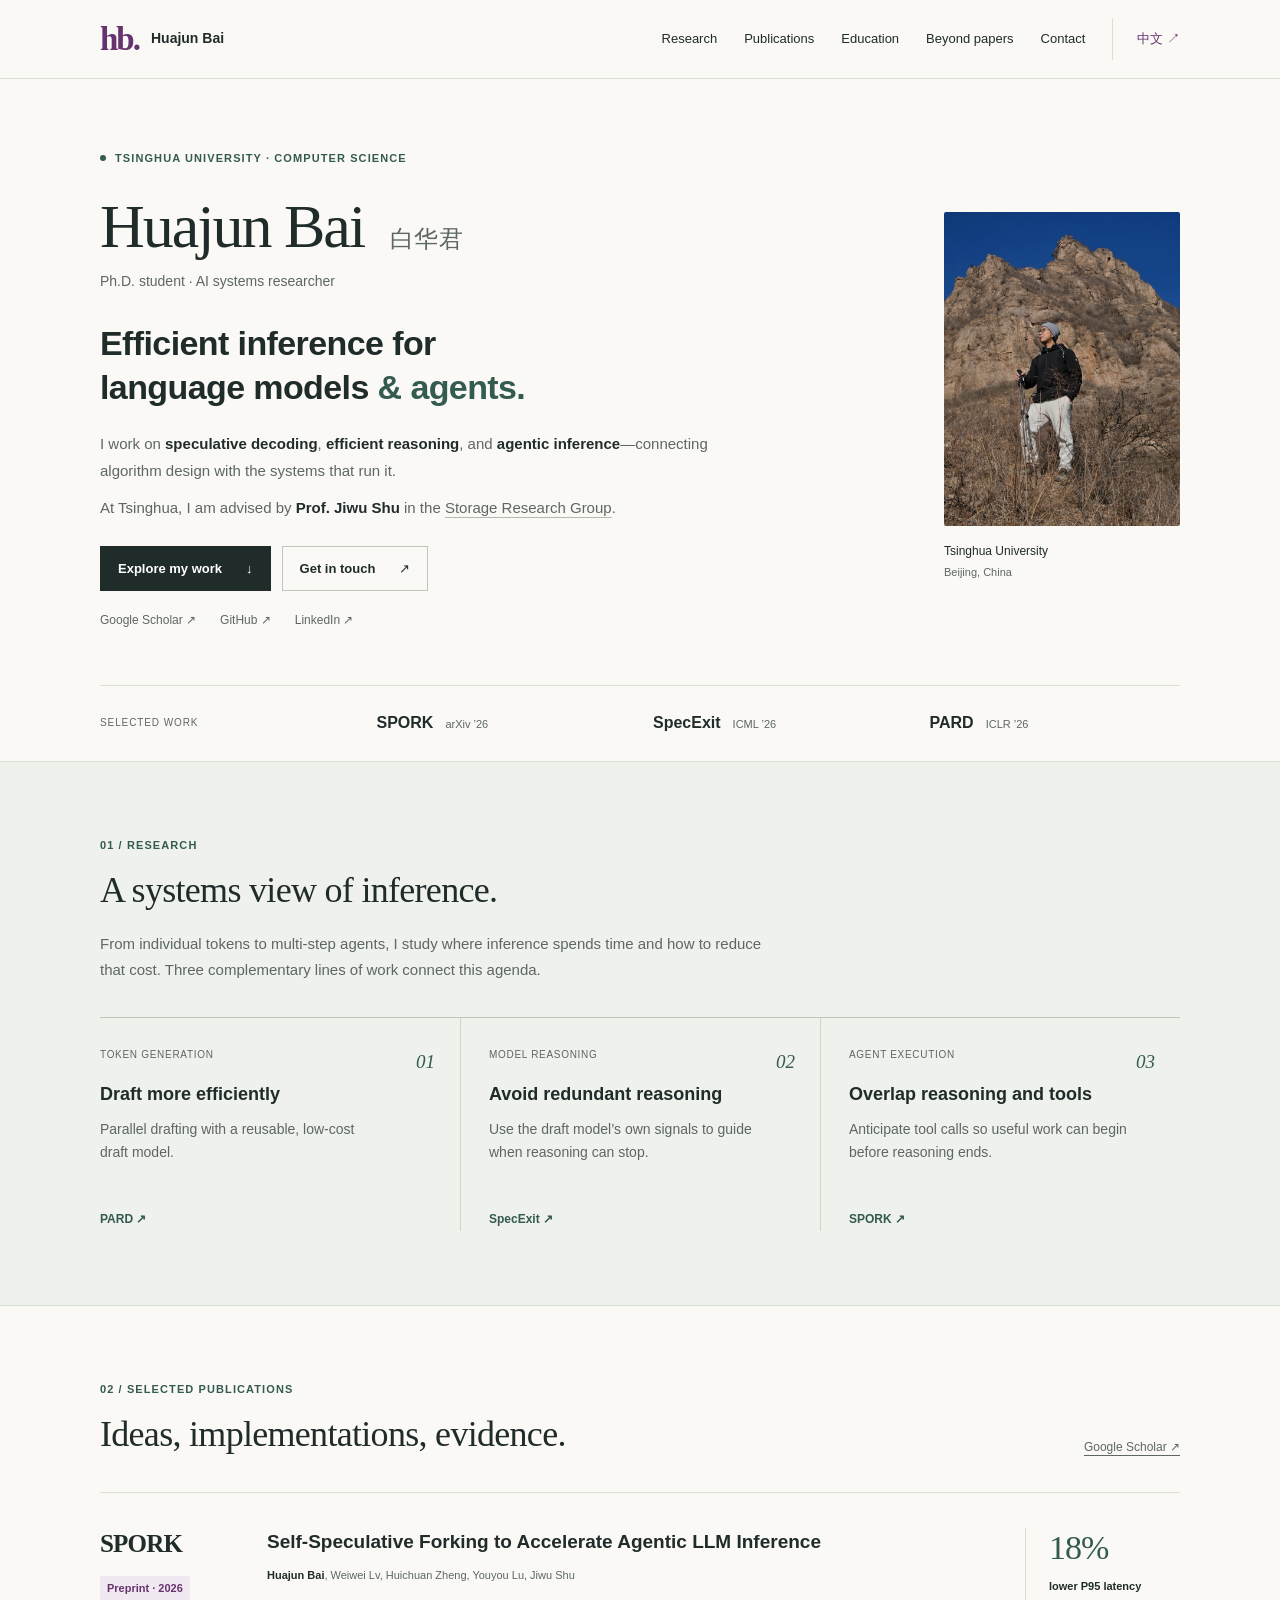
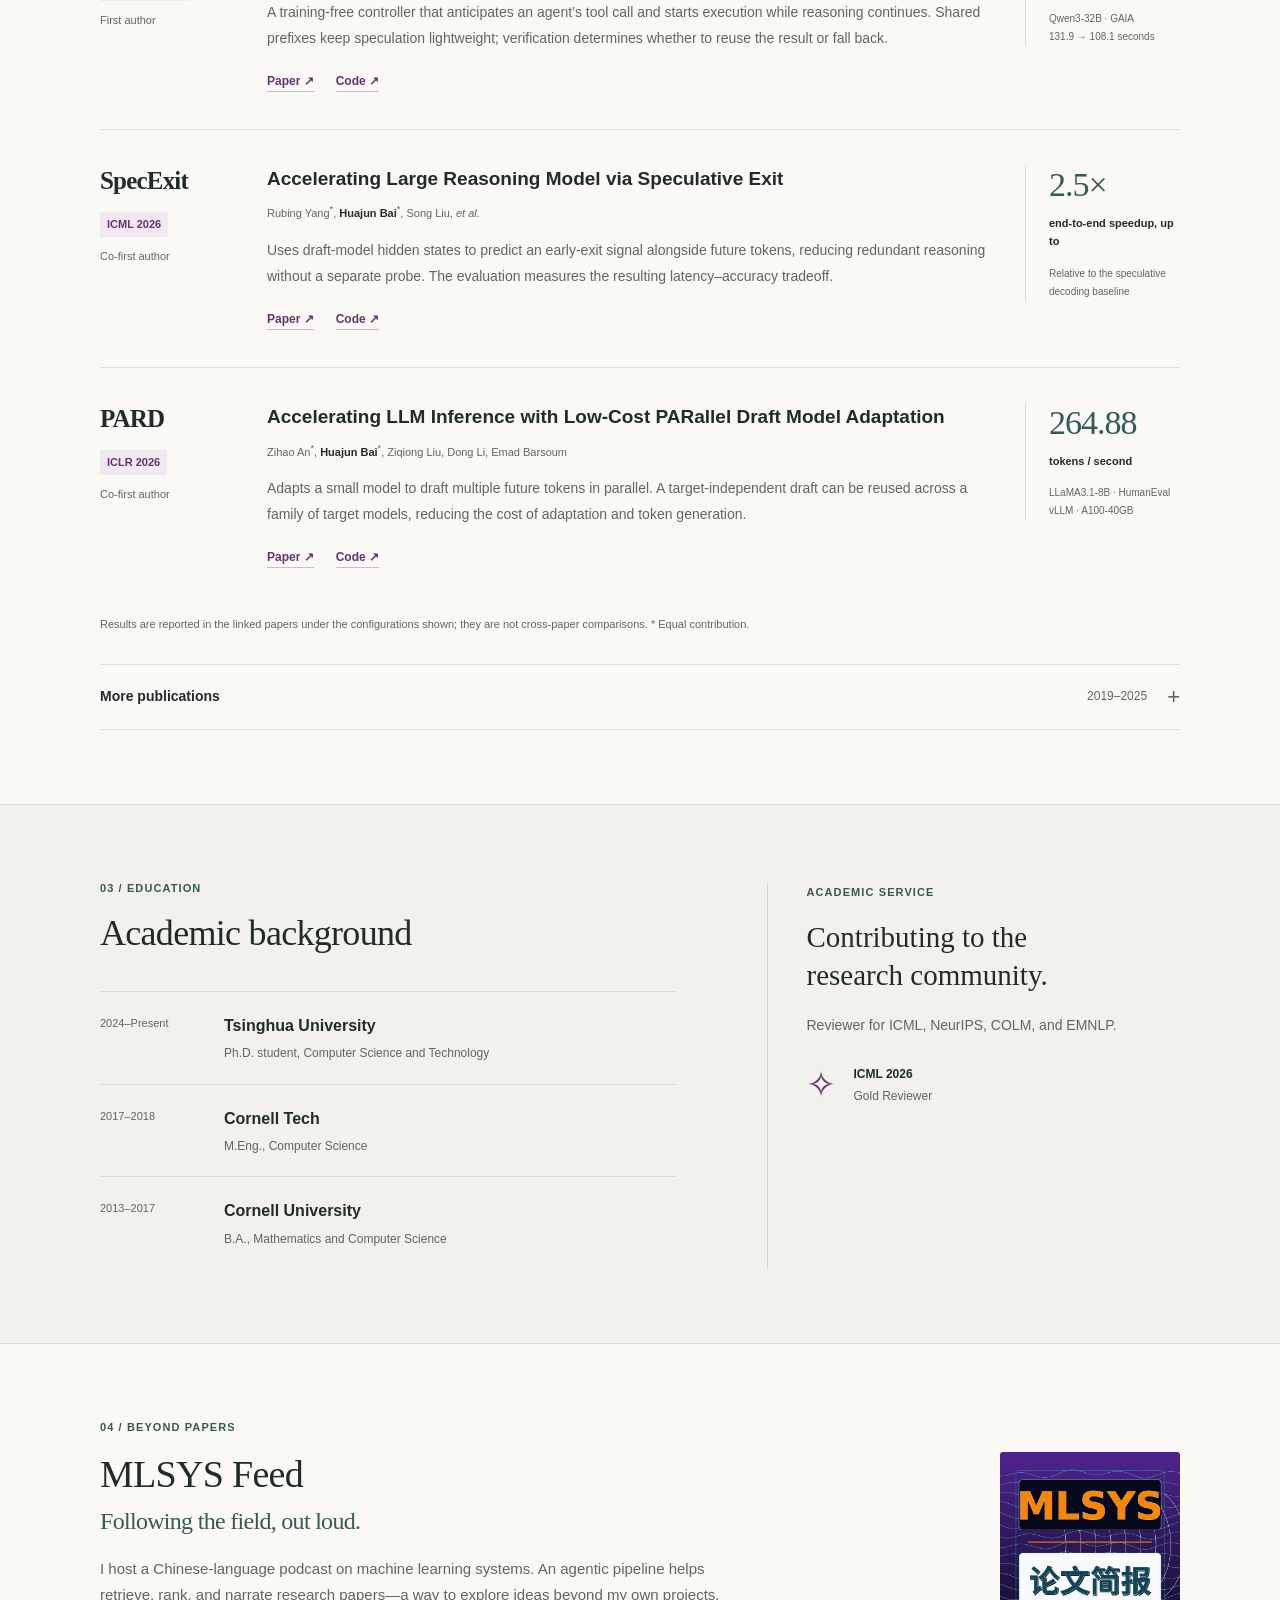
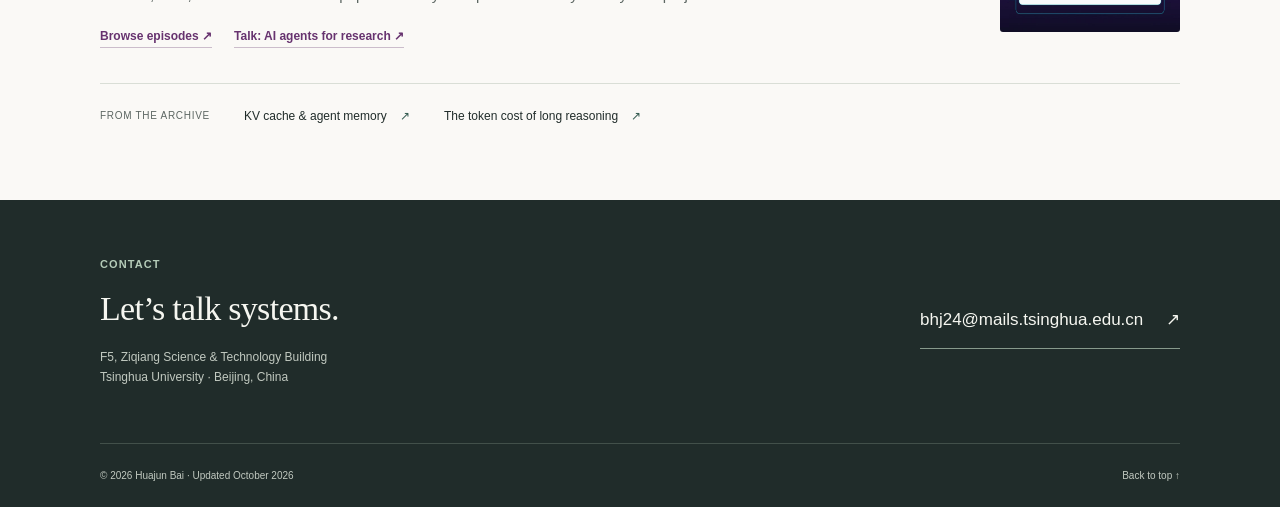
==== commit 48c51680: "Refresh bilingual academic homepage around inference research" ====
--- a/index.html
+++ b/index.html
@@ -1,356 +1,87 @@
 <!doctype html>
 <html lang="en">
-
 <head>
-    <meta charset="utf-8">
-    <meta name="viewport" content="width=device-width, initial-scale=1">
-    <meta name="robots" content="noindex, nofollow">
-    <title>Huajun Bai | Efficient AI Systems</title>
-    <meta name="description"
-        content="Local homepage prototype for Huajun Bai, a Tsinghua Ph.D. student working on efficient inference systems for language models and agents.">
-    <link rel="preconnect" href="https://fonts.googleapis.com">
-    <link rel="preconnect" href="https://fonts.gstatic.com" crossorigin>
-    <link href="https://fonts.googleapis.com/css2?family=Inter:wght@400;500;600;700;800&display=swap"
-        rel="stylesheet">
-    <link rel="stylesheet" href="academic.css">
+  <meta charset="utf-8">
+  <meta name="viewport" content="width=device-width, initial-scale=1">
+  <title>Huajun Bai | Efficient LLM &amp; Agent Inference | Tsinghua</title>
+  <meta name="description" content="Huajun Bai is a Computer Science Ph.D. student at Tsinghua University. Research on speculative decoding, efficient reasoning, and agentic inference. Selected work: PARD, SpecExit, and SPORK.">
+  <meta name="robots" content="index, follow">
+  <meta name="theme-color" content="#faf9f6">
+  <link rel="canonical" href="https://baihuajun24.github.io/">
+  <link rel="alternate" hreflang="en" href="https://baihuajun24.github.io/">
+  <link rel="alternate" hreflang="zh-CN" href="https://baihuajun24.github.io/index_zh.html">
+  <link rel="alternate" hreflang="x-default" href="https://baihuajun24.github.io/">
+  <meta property="og:type" content="profile">
+  <meta property="og:title" content="Huajun Bai | Efficient LLM &amp; Agent Inference | Tsinghua">
+  <meta property="og:description" content="Huajun Bai is a Computer Science Ph.D. student at Tsinghua University. Research on speculative decoding, efficient reasoning, and agentic inference. Selected work: PARD, SpecExit, and SPORK.">
+  <meta property="og:url" content="https://baihuajun24.github.io/">
+  <meta property="og:image" content="https://baihuajun24.github.io/assets/profile/profile.JPG">
+  <meta property="og:image:alt" content="Huajun Bai / 白华君">
+  <meta property="og:locale" content="en_US">
+  <meta property="og:locale:alternate" content="zh_CN">
+  <meta name="twitter:card" content="summary">
+  <link rel="icon" href="assets/favicon.svg" type="image/svg+xml">
+  <link rel="stylesheet" href="academic.css?v=20261022">
+  <script>document.documentElement.classList.add('js');</script>
+  <script type="application/ld+json">{"@context": "https://schema.org", "@type": "ProfilePage", "@id": "https://baihuajun24.github.io/#profile", "url": "https://baihuajun24.github.io/", "inLanguage": "en", "mainEntity": {"@type": "Person", "@id": "https://baihuajun24.github.io/#person", "name": "Huajun Bai", "alternateName": "白华君", "url": "https://baihuajun24.github.io/", "image": "https://baihuajun24.github.io/assets/profile/profile.JPG", "description": "Huajun Bai is a Computer Science Ph.D. student at Tsinghua University. Research on speculative decoding, efficient reasoning, and agentic inference. Selected work: PARD, SpecExit, and SPORK.", "affiliation": {"@type": "CollegeOrUniversity", "name": "Tsinghua University"}, "sameAs": ["https://github.com/baihuajun24", "https://scholar.google.com/citations?user=bn5nR50AAAAJ", "https://www.linkedin.com/in/huajun-bai-041274a2/"]}}</script>
+  <script src="script.js?v=20261022" defer></script>
 </head>
-
 <body>
-    <a class="skip-link" href="#main-content">Skip to content</a>
-
-    <header class="site-header">
-        <div class="nav-wrap">
-            <a class="site-name" href="#about">Huajun Bai <span>白华君</span></a>
-            <button class="menu-toggle" type="button" aria-expanded="false" aria-controls="primary-nav"
-                aria-label="Open navigation" title="Navigation">
-                <span></span>
-                <span></span>
-                <span></span>
-            </button>
-            <nav class="primary-nav" id="primary-nav" aria-label="Primary navigation">
-                <a href="#research">Research</a>
-                <a href="#work">Selected Work</a>
-                <a href="#experience">Background</a>
-                <a href="#community">Community</a>
-                <a href="#contact">Contact</a>
-                <a href="index_zh.html" class="language-link">中文</a>
-            </nav>
-        </div>
-    </header>
-
-    <main id="main-content">
-        <section class="hero section-band" id="about">
-            <div class="wrap hero-grid">
-                <div class="hero-copy">
-                    <p class="eyebrow">Tsinghua University · AI Systems</p>
-                    <h1>Huajun Bai</h1>
-                    <p class="role">Ph.D. Student in Computer Science</p>
-                    <p class="hero-thesis">I study <em>Tokenomics</em>: making every token an LLM computes do useful
-                        work.</p>
-                    <div class="hero-intro">
-                        <p>I am advised by <strong>Prof. Jiwu Shu</strong> in Tsinghua University's
-                            <a href="https://storage.cs.tsinghua.edu.cn/" target="_blank" rel="noopener">Storage
-                                Research Group</a>.</p>
-                        <p>My work spans <strong>speculative decoding</strong>, <strong>efficient reasoning</strong>,
-                            and <strong>agentic inference</strong>, connecting algorithm design with real serving
-                            systems.
-                        </p>
-                    </div>
-                    <div class="hero-actions" aria-label="Profile links">
-                        <a class="action action-primary" href="https://github.com/baihuajun24" target="_blank"
-                            rel="noopener">GitHub <span aria-hidden="true">↗</span></a>
-                        <a class="action" href="https://scholar.google.com/citations?user=bn5nR50AAAAJ"
-                            target="_blank" rel="noopener">Google Scholar <span aria-hidden="true">↗</span></a>
-                        <a class="action" href="https://www.linkedin.com/in/huajun-bai-041274a2/" target="_blank"
-                            rel="noopener">LinkedIn <span aria-hidden="true">↗</span></a>
-                        <a class="action" href="mailto:bhj24@mails.tsinghua.edu.cn">Email</a>
-                    </div>
-                </div>
-
-                <div class="portrait-column">
-                    <button class="portrait-flip" id="profile-card" type="button" aria-pressed="false"
-                        aria-label="Flip portrait to show academic football card">
-                        <span class="portrait-inner">
-                            <span class="portrait-face portrait-front">
-                                <img src="assets/profile/profile.JPG" alt="Huajun Bai">
-                                <span class="flip-cue" aria-hidden="true" title="Flip card">⚽</span>
-                            </span>
-                            <span class="portrait-face portrait-back" aria-hidden="true">
-                                <span class="gold-card">
-                                    <span class="gold-tier">GOLD</span>
-                                    <span class="gold-photo-wrap">
-                                        <img class="gold-photo" src="assets/card/profile_front_cutout.png" alt="">
-                                    </span>
-                                    <span class="gold-lower">
-                                        <strong>Huajun Bai</strong>
-                                        <span class="gold-stats">
-                                            <span><b>890+</b>CIT</span>
-                                            <span><b>7</b>PAPERS</span>
-                                            <span><b>12</b>REVIEWS</span>
-                                        </span>
-                                        <span class="gold-badges" aria-hidden="true">
-                                            <img src="assets/card/cornell-logo-card.png" alt="">
-                                            <img src="assets/card/thu-logo-card.png" alt="">
-                                            <img src="assets/card/amd-logo-card.png" alt="">
-                                            <img src="assets/card/hunyuan-logo-card.png" alt="">
-                                            <img src="assets/card/meituan-logo-card.png" alt="">
-                                        </span>
-                                    </span>
-                                </span>
-                            </span>
-                        </span>
-                    </button>
-                </div>
-            </div>
-        </section>
-
-        <section class="section-band section-tinted" id="research">
-            <div class="wrap">
-                <div class="section-heading">
-                    <p class="eyebrow">Research agenda</p>
-                    <h2>Systems that spend inference time well</h2>
-                    <p>I study where autoregressive systems wait, repeat work, or compute tokens they do not need, then
-                        design mechanisms that remove those costs without changing model quality.</p>
-                </div>
-                <ol class="direction-grid">
-                    <li>
-                        <span class="direction-number">01</span>
-                        <h3>Agentic inference</h3>
-                        <p>Overlap model reasoning with tool execution to reduce agent latency.</p>
-                    </li>
-                    <li>
-                        <span class="direction-number">02</span>
-                        <h3>Speculative decoding</h3>
-                        <p>Make drafting cheaper and more useful under real serving constraints.</p>
-                    </li>
-                    <li>
-                        <span class="direction-number">03</span>
-                        <h3>Efficient reasoning</h3>
-                        <p>Reduce unnecessary generation while preserving answer quality.</p>
-                    </li>
-                </ol>
-            </div>
-        </section>
-
-        <section class="section-band" id="work">
-            <div class="wrap">
-                <div class="section-heading section-heading-narrow">
-                    <p class="eyebrow">Selected systems work</p>
-                    <h2>From inference mechanism to measured system result</h2>
-                </div>
-
-                <article class="work-item work-item-spork">
-                    <div class="work-meta">
-                        <span class="role-tag role-first">First author</span>
-                        <strong>arXiv 2026</strong>
-                        <span>Tsinghua</span>
-                    </div>
-                    <div class="work-body">
-                        <h3>SPORK: Self-Speculative Forking to Accelerate Agentic LLM Inference</h3>
-                        <p class="authors"><strong>Huajun Bai</strong>, Weiwei Lv, Huichuan Zheng, Youyou Lu, Jiwu Shu
-                        </p>
-                        <p>SPORK forks a lightweight probe while an agent is still reasoning, predicts the upcoming
-                            tool call, and dispatches it early so tool execution overlaps with the remaining decode. It
-                            requires no retraining, auxiliary model, or offline trace.</p>
-                        <ul class="result-list" aria-label="SPORK results">
-                            <li><strong>18%</strong> lower GAIA P95</li>
-                            <li><strong>4B–32B</strong> model coverage</li>
-                            <li><strong>Open source</strong> controller</li>
-                        </ul>
-                        <div class="work-links">
-                            <a href="https://arxiv.org/abs/2607.03333" target="_blank" rel="noopener">Paper</a>
-                            <a href="https://github.com/baihuajun24/spork" target="_blank" rel="noopener">Code</a>
-                        </div>
-                    </div>
-                </article>
-
-                <article class="work-item">
-                    <div class="work-meta">
-                        <span class="role-tag role-lead">Co-first author</span>
-                        <strong>ICML 2026</strong>
-                        <span>Tencent</span>
-                    </div>
-                    <div class="work-body">
-                        <h3>SpecExit: Accelerating Large Reasoning Model via Speculative Exit</h3>
-                        <p class="authors">Rubing Yang<sup>*</sup>, <strong>Huajun Bai</strong><sup>*</sup>, Song Liu,
-                            <em>et al.</em></p>
-                        <p>SpecExit predicts future tokens and an early-exit signal from a lightweight draft model,
-                            reducing overthinking without the separate probing overhead used by prior early-exit
-                            systems.</p>
-                        <ul class="result-list" aria-label="SpecExit results">
-                            <li><strong>66%</strong> shorter generation</li>
-                            <li><strong>2.5×</strong> end-to-end speedup</li>
-                            <li><strong>No</strong> accuracy loss</li>
-                        </ul>
-                        <div class="work-links">
-                            <a href="https://arxiv.org/abs/2509.24248" target="_blank" rel="noopener">Paper</a>
-                            <a href="https://zhuanlan.zhihu.com/p/1965057876948129045" target="_blank"
-                                rel="noopener">Report</a>
-                        </div>
-                    </div>
-                </article>
-
-                <article class="work-item">
-                    <div class="work-meta">
-                        <span class="role-tag role-lead">Co-first author</span>
-                        <strong>ICLR 2026</strong>
-                        <span>AMD</span>
-                    </div>
-                    <div class="work-body">
-                        <h3>PARD: Accelerating LLM Inference with Low-Cost PARallel Draft Model Adaptation</h3>
-                        <p class="authors">Zihao An<sup>*</sup>, <strong>Huajun Bai</strong><sup>*</sup>, Ziqiong Liu,
-                            Dong Li, Emad Barsoum</p>
-                        <p>PARD adapts one target-independent draft model across a family of target models and predicts
-                            multiple future tokens in parallel, reducing both adaptation and serving cost.</p>
-                        <ul class="result-list" aria-label="PARD results">
-                            <li><strong>3×</strong> training efficiency</li>
-                            <li><strong>3.67×</strong> LLaMA3.1-8B speedup</li>
-                            <li><strong>264.88</strong> tokens/s</li>
-                        </ul>
-                        <div class="work-links">
-                            <a href="https://arxiv.org/abs/2504.18583" target="_blank" rel="noopener">Paper</a>
-                            <a href="https://github.com/AMD-AGI/PARD" target="_blank" rel="noopener">Code</a>
-                        </div>
-                    </div>
-                </article>
-
-                <div class="additional-work">
-                    <h3>Additional publications</h3>
-                    <ul>
-                        <li>
-                            <span><strong>Hierarchical N-Gram speculative decoding for AI PCs</strong><br>First author ·
-                                MobiCom 2025 EdgeFM Workshop</span>
-                            <a href="https://dl.acm.org/doi/10.1145/3737902.3768352" target="_blank"
-                                rel="noopener">Paper</a>
-                        </li>
-                        <li>
-                            <span><strong>FACE: Evaluating Natural Language Generation with Fourier Analysis of
-                                    Cross-Entropy</strong><br>NeurIPS 2023</span>
-                            <a href="https://arxiv.org/abs/2305.10307" target="_blank" rel="noopener">Paper</a>
-                        </li>
-                        <li>
-                            <span><strong>Expressive User Embedding from Churn and Recommendation Multi-Task
-                                    Learning</strong><br>First author · WWW 2023</span>
-                            <a href="https://dl.acm.org/doi/10.1145/3543873.3587306" target="_blank"
-                                rel="noopener">Paper</a>
-                        </li>
-                        <li>
-                            <span><strong>A Corpus for Reasoning about Natural Language Grounded in
-                                    Photographs</strong><br>ACL 2019</span>
-                            <a href="https://aclanthology.org/P19-1644/" target="_blank" rel="noopener">Paper</a>
-                        </li>
-                    </ul>
-                    <p class="equal-note"><sup>*</sup> Equal contribution</p>
-                </div>
-            </div>
-        </section>
-
-        <section class="section-band section-tinted" id="experience">
-            <div class="wrap background-grid">
-                <div>
-                    <div class="section-heading section-heading-small">
-                        <p class="eyebrow">Background</p>
-                        <h2>Research and engineering</h2>
-                    </div>
-                    <ol class="timeline">
-                        <li>
-                            <time>Apr 2026–Present</time>
-                            <div><strong>Meituan · AI Systems</strong><span>Research Intern, agentic inference and
-                                    end-to-end latency · SPORK</span></div>
-                        </li>
-                        <li>
-                            <time>2025–Apr 2026</time>
-                            <div><strong>Tencent · AI Infra</strong><span>Research Intern, inference acceleration</span>
-                            </div>
-                        </li>
-                        <li>
-                            <time>2024–2025</time>
-                            <div><strong>AMD · LLM Inference</strong><span>Research Intern, speculative decoding and AI
-                                    PC inference</span></div>
-                        </li>
-                        <li>
-                            <time>2022–2024</time>
-                            <div><strong>Early-stage startup</strong><span>Founder and Forward Deployed Engineer</span>
-                            </div>
-                        </li>
-                        <li>
-                            <time>2018–2022</time>
-                            <div><strong>News feed systems</strong><span>Machine Learning Engineer</span></div>
-                        </li>
-                    </ol>
-                </div>
-
-                <div class="education-column">
-                    <div class="section-heading section-heading-small">
-                        <p class="eyebrow">Education</p>
-                        <h2>Tsinghua and Cornell</h2>
-                    </div>
-                    <ol class="timeline timeline-education">
-                        <li>
-                            <time>2024–Present</time>
-                            <div><strong>Tsinghua University</strong><span>Ph.D., Computer Science and Technology</span>
-                            </div>
-                        </li>
-                        <li>
-                            <time>2017–2018</time>
-                            <div><strong>Cornell Tech</strong><span>M.Eng., Computer Science</span></div>
-                        </li>
-                        <li>
-                            <time>2013–2017</time>
-                            <div><strong>Cornell University</strong><span>B.A., Mathematics and Computer Science</span>
-                            </div>
-                        </li>
-                    </ol>
-                    <div class="service-note">
-                        <strong>Academic service</strong>
-                        <p>Reviewer for ICML, NeurIPS, COLM, and EMNLP; ICML 2026 Gold Reviewer.</p>
-                    </div>
-                </div>
-            </div>
-        </section>
-
-        <section class="section-band" id="community">
-            <div class="wrap community-grid">
-                <img src="podcast/logo.jpg" alt="MLSYS Feed cover" class="community-cover">
-                <div>
-                    <p class="eyebrow">Research communication</p>
-                    <h2>MLSYS Feed</h2>
-                    <p>I host a Chinese-language, AI-native podcast that retrieves, ranks, and narrates fresh MLSYS
-                        papers through an agentic pipeline. It is also my way of continuously mapping the systems
-                        research landscape beyond my immediate projects.</p>
-                    <div class="text-links">
-                        <a href="podcast/index.html">Browse episodes</a>
-                        <a href="https://mp.weixin.qq.com/s/GocUlCKGfs5Zff7AalEJYg" target="_blank"
-                            rel="noopener">AI agents for research talk</a>
-                    </div>
-                </div>
-            </div>
-        </section>
-
-        <section class="section-band contact-band" id="contact">
-            <div class="wrap contact-grid">
-                <div>
-                    <p class="eyebrow">Contact</p>
-                    <h2>Let’s talk systems.</h2>
-                    <p>F5, Ziqiang Science &amp; Technology Building<br>Tsinghua University · Beijing, China</p>
-                </div>
-                <div class="contact-actions">
-                    <a class="action action-primary" href="mailto:bhj24@mails.tsinghua.edu.cn">Email Huajun</a>
-                    <a class="action" href="https://github.com/baihuajun24" target="_blank"
-                        rel="noopener">GitHub <span aria-hidden="true">↗</span></a>
-                </div>
-            </div>
-        </section>
-    </main>
-
-    <footer>
-        <div class="wrap footer-row">
-            <p>© 2026 Huajun Bai</p>
-            <a href="index.html">Current homepage</a>
-        </div>
-    </footer>
-
-    <script src="script.js"></script>
+  <a class="skip-link" href="#main-content">Skip to content</a>
+  <header class="site-header"><div class="nav-wrap">
+    <a class="site-name" href="#about"><span class="monogram" aria-hidden="true">hb.</span><span>Huajun Bai</span></a>
+    <button class="menu-toggle" type="button" aria-expanded="false" aria-controls="primary-nav" aria-label="Open navigation" data-open-label="Open navigation" data-close-label="Close navigation"><span></span><span></span></button>
+    <nav class="primary-nav" id="primary-nav" aria-label="Primary navigation"><a href="#research">Research</a><a href="#work">Publications</a><a href="#experience">Education</a><a href="#community">Beyond papers</a><a href="#contact">Contact</a><a href="index_zh.html" class="language-link" lang="zh-CN" hreflang="zh-CN">中文 <span aria-hidden="true">↗</span></a></nav>
+  </div></header>
+  <main id="main-content" tabindex="-1">
+    <section class="hero" id="about"><div class="wrap">
+      <div class="hero-grid"><div class="hero-copy">
+        <p class="eyebrow"><span class="status-dot" aria-hidden="true"></span>Tsinghua University · Computer Science</p>
+        <h1>Huajun Bai <span class="name-secondary" lang="zh-CN">白华君</span></h1>
+        <p class="role">Ph.D. student · AI systems researcher</p>
+        <p class="hero-thesis">Efficient inference for<br>language models <span>&amp; agents.</span></p>
+        <div class="hero-intro"><p>I work on <strong>speculative decoding</strong>, <strong>efficient reasoning</strong>, and <strong>agentic inference</strong>—connecting algorithm design with the systems that run it.</p>
+        <p>At Tsinghua, I am advised by <strong>Prof. Jiwu Shu</strong> in the <a href="https://storage.cs.tsinghua.edu.cn/" target="_blank" rel="noopener">Storage Research Group</a>.</p></div>
+        <div class="hero-actions"><a class="button button-primary" href="#work">Explore my work <span aria-hidden="true">↓</span></a><a class="button" href="mailto:bhj24@mails.tsinghua.edu.cn">Get in touch <span aria-hidden="true">↗</span></a></div>
+        <div class="profile-links" aria-label="Academic and professional profiles"><a href="https://scholar.google.com/citations?user=bn5nR50AAAAJ" target="_blank" rel="noopener">Google Scholar ↗</a><a href="https://github.com/baihuajun24" target="_blank" rel="noopener">GitHub ↗</a><a href="https://www.linkedin.com/in/huajun-bai-041274a2/" target="_blank" rel="noopener">LinkedIn ↗</a></div>
+      </div><figure class="portrait"><img src="assets/profile/profile.JPG" width="800" height="1066" fetchpriority="high" alt="Portrait of Huajun Bai"><figcaption>Tsinghua University<span>Beijing, China</span></figcaption></figure></div>
+      <div class="selected-strip"><span>Selected work</span><a href="#spork"><strong>SPORK</strong><span>arXiv ’26</span></a><a href="#specexit"><strong>SpecExit</strong><span>ICML ’26</span></a><a href="#pard"><strong>PARD</strong><span>ICLR ’26</span></a></div>
+    </div></section>
+    <section class="research section" id="research"><div class="wrap">
+      <div class="section-heading"><p class="eyebrow">01 / Research</p><h2>A systems view of inference.</h2><p>From individual tokens to multi-step agents, I study where inference spends time and how to reduce that cost. Three complementary lines of work connect this agenda.</p></div>
+      <ol class="direction-grid"><li><span class="direction-index">01</span><p class="direction-cost">Token generation</p><h3>Draft more efficiently</h3><p>Parallel drafting with a reusable, low-cost draft model.</p><a href="#pard">PARD <span aria-hidden="true">↗</span></a></li><li><span class="direction-index">02</span><p class="direction-cost">Model reasoning</p><h3>Avoid redundant reasoning</h3><p>Use the draft model’s own signals to guide when reasoning can stop.</p><a href="#specexit">SpecExit <span aria-hidden="true">↗</span></a></li><li><span class="direction-index">03</span><p class="direction-cost">Agent execution</p><h3>Overlap reasoning and tools</h3><p>Anticipate tool calls so useful work can begin before reasoning ends.</p><a href="#spork">SPORK <span aria-hidden="true">↗</span></a></li></ol>
+    </div></section>
+    <section class="section publications-section" id="work"><div class="wrap">
+      <div class="section-heading heading-row"><div><p class="eyebrow">02 / Selected publications</p><h2>Ideas, implementations, evidence.</h2></div><a class="section-link" href="https://scholar.google.com/citations?user=bn5nR50AAAAJ" target="_blank" rel="noopener">Google Scholar ↗</a></div>
+      <article class="publication" id="spork">
+        <div class="pub-identity"><p class="pub-name">SPORK</p><span class="venue">Preprint · 2026</span><p class="author-role">First author</p></div>
+        <div class="pub-body"><h3><a href="https://arxiv.org/abs/2607.03333" target="_blank" rel="noopener">Self-Speculative Forking to Accelerate Agentic LLM Inference</a></h3><p class="authors"><strong>Huajun Bai</strong>, Weiwei Lv, Huichuan Zheng, Youyou Lu, Jiwu Shu</p><p class="pub-description">A training-free controller that anticipates an agent’s tool call and starts execution while reasoning continues. Shared prefixes keep speculation lightweight; verification determines whether to reuse the result or fall back.</p>
+          <div class="text-links"><a href="https://arxiv.org/abs/2607.03333" target="_blank" rel="noopener">Paper <span aria-hidden="true">↗</span></a><a href="https://github.com/baihuajun24/spork" target="_blank" rel="noopener">Code <span aria-hidden="true">↗</span></a></div></div>
+        <div class="pub-result"><strong>18%</strong><span class="metric-label">lower P95 latency</span><p>Qwen3-32B · GAIA<br>131.9 → 108.1 seconds</p></div>
+      </article><article class="publication" id="specexit">
+        <div class="pub-identity"><p class="pub-name">SpecExit</p><span class="venue">ICML 2026</span><p class="author-role">Co-first author</p></div>
+        <div class="pub-body"><h3><a href="https://proceedings.mlr.press/v306/yang26a.html" target="_blank" rel="noopener">Accelerating Large Reasoning Model via Speculative Exit</a></h3><p class="authors">Rubing Yang<sup>*</sup>, <strong>Huajun Bai</strong><sup>*</sup>, Song Liu, <em>et al.</em></p><p class="pub-description">Uses draft-model hidden states to predict an early-exit signal alongside future tokens, reducing redundant reasoning without a separate probe. The evaluation measures the resulting latency–accuracy tradeoff.</p>
+          <div class="text-links"><a href="https://proceedings.mlr.press/v306/yang26a.html" target="_blank" rel="noopener">Paper <span aria-hidden="true">↗</span></a><a href="https://github.com/Tencent/AngelSlim" target="_blank" rel="noopener">Code <span aria-hidden="true">↗</span></a></div></div>
+        <div class="pub-result"><strong>2.5×</strong><span class="metric-label">end-to-end speedup, up to</span><p>Relative to the speculative<br>decoding baseline</p></div>
+      </article><article class="publication" id="pard">
+        <div class="pub-identity"><p class="pub-name">PARD</p><span class="venue">ICLR 2026</span><p class="author-role">Co-first author</p></div>
+        <div class="pub-body"><h3><a href="https://arxiv.org/abs/2504.18583" target="_blank" rel="noopener">Accelerating LLM Inference with Low-Cost PARallel Draft Model Adaptation</a></h3><p class="authors">Zihao An<sup>*</sup>, <strong>Huajun Bai</strong><sup>*</sup>, Ziqiong Liu, Dong Li, Emad Barsoum</p><p class="pub-description">Adapts a small model to draft multiple future tokens in parallel. A target-independent draft can be reused across a family of target models, reducing the cost of adaptation and token generation.</p>
+          <div class="text-links"><a href="https://arxiv.org/abs/2504.18583" target="_blank" rel="noopener">Paper <span aria-hidden="true">↗</span></a><a href="https://github.com/AMD-AGI/PARD" target="_blank" rel="noopener">Code <span aria-hidden="true">↗</span></a></div></div>
+        <div class="pub-result"><strong>264.88</strong><span class="metric-label">tokens / second</span><p>LLaMA3.1-8B · HumanEval<br>vLLM · A100-40GB</p></div>
+      </article>
+      <p class="evaluation-note">Results are reported in the linked papers under the configurations shown; they are not cross-paper comparisons. * Equal contribution.</p>
+      <details class="additional-work"><summary>More publications <span>2019–2025 <span aria-hidden="true">+</span></span></summary><ul><li><span class="other-venue">MobiCom 2025<br>EdgeFM Workshop</span><div><a href="https://dl.acm.org/doi/10.1145/3737902.3768352" target="_blank" rel="noopener">Hierarchical N-Gram speculative decoding for AI PCs <span aria-hidden="true">↗</span></a><small>First author</small></div></li><li><span class="other-venue">NeurIPS 2023</span><div><a href="https://arxiv.org/abs/2305.10307" target="_blank" rel="noopener">FACE: Evaluating Natural Language Generation with Fourier Analysis of Cross-Entropy <span aria-hidden="true">↗</span></a></div></li><li><span class="other-venue">WWW 2023</span><div><a href="https://dl.acm.org/doi/10.1145/3543873.3587306" target="_blank" rel="noopener">Expressive User Embedding from Churn and Recommendation Multi-Task Learning <span aria-hidden="true">↗</span></a><small>First author</small></div></li><li><span class="other-venue">ACL 2019</span><div><a href="https://aclanthology.org/P19-1644/" target="_blank" rel="noopener">A Corpus for Reasoning about Natural Language Grounded in Photographs <span aria-hidden="true">↗</span></a></div></li></ul></details>
+    </div></section>
+    <section class="section education-section" id="experience"><div class="wrap background-grid">
+      <div><div class="section-heading"><p class="eyebrow">03 / Education</p><h2>Academic background</h2></div><ol class="timeline"><li><span class="timeline-date">2024–Present</span><div><h3>Tsinghua University</h3><p>Ph.D. student, Computer Science and Technology</p></div></li><li><span class="timeline-date">2017–2018</span><div><h3>Cornell Tech</h3><p>M.Eng., Computer Science</p></div></li><li><span class="timeline-date">2013–2017</span><div><h3>Cornell University</h3><p>B.A., Mathematics and Computer Science</p></div></li></ol></div>
+      <aside class="service-panel"><p class="eyebrow">Academic service</p><h3>Contributing to the research community.</h3><p>Reviewer for ICML, NeurIPS, COLM, and EMNLP.</p><div class="service-award"><span aria-hidden="true">✧</span><div><strong>ICML 2026</strong><span>Gold Reviewer</span></div></div></aside>
+    </div></section>
+    <section class="section community-section" id="community"><div class="wrap">
+      <p class="eyebrow">04 / Beyond papers</p><div class="community-grid"><div class="community-copy"><h2>MLSYS Feed<span class="subheading">Following the field, out loud.</span></h2><p>I host a Chinese-language podcast on machine learning systems. An agentic pipeline helps retrieve, rank, and narrate research papers—a way to explore ideas beyond my own projects.</p><div class="text-links"><a href="podcast/">Browse episodes ↗</a><a href="https://mp.weixin.qq.com/s/GocUlCKGfs5Zff7AalEJYg" target="_blank" rel="noopener">Talk: AI agents for research ↗</a></div></div><a class="podcast-art" href="podcast/" aria-label="Open MLSYS Feed podcast"><img src="podcast/logo.jpg" width="180" height="180" loading="lazy" alt="MLSYS Feed"></a></div>
+      <div class="episode-picks"><span>From the archive</span><a href="podcast/#mlsys-feed-2026-07-03">KV cache & agent memory <span aria-hidden="true">↗</span></a><a href="podcast/#mlsys-feed-2026-07-02">The token cost of long reasoning <span aria-hidden="true">↗</span></a></div>
+    </div></section>
+    <section class="contact-section" id="contact"><div class="wrap contact-grid"><div><p class="eyebrow">Contact</p><h2>Let’s talk systems.</h2><p>F5, Ziqiang Science &amp; Technology Building<br>Tsinghua University · Beijing, China</p></div><a class="email-link" href="mailto:bhj24@mails.tsinghua.edu.cn">bhj24@mails.tsinghua.edu.cn <span aria-hidden="true">↗</span></a></div></section>
+  </main>
+  <footer><div class="wrap footer-row"><p>© 2026 Huajun Bai <span>· Updated October 2026</span></p><a href="#about">Back to top ↑</a></div></footer>
 </body>
-
 </html>
--- a/academic.css
+++ b/academic.css
@@ -1,1069 +1,274 @@
 :root {
-    --purple: #660874;
-    --purple-dark: #470652;
-    --purple-soft: #f6eef8;
-    --teal: #0f766e;
-    --teal-soft: #eaf7f4;
-    --amber: #9a6700;
-    --ink: #20252c;
-    --muted: #5b6570;
-    --line: #dfe4e8;
-    --soft: #f6f8f9;
-    --white: #ffffff;
-    --font: 'Inter', -apple-system, BlinkMacSystemFont, 'Segoe UI', sans-serif;
-}
-
-* {
-    box-sizing: border-box;
-}
-
-html {
-    scroll-behavior: smooth;
-}
-
-body {
-    margin: 0;
-    color: var(--ink);
-    background: var(--white);
-    font-family: var(--font);
-    font-size: 16px;
-    line-height: 1.65;
-}
-
-a {
-    color: var(--purple);
-    text-underline-offset: 3px;
-}
-
-button,
-a {
-    -webkit-tap-highlight-color: transparent;
-}
-
-img {
-    max-width: 100%;
-}
-
-.skip-link {
-    position: fixed;
-    left: 12px;
-    top: 12px;
-    z-index: 2000;
-    padding: 8px 12px;
-    color: var(--white);
-    background: var(--purple);
-    border-radius: 4px;
-    transform: translateY(-150%);
-}
-
-.skip-link:focus {
-    transform: translateY(0);
-}
-
-.wrap {
-    width: min(1120px, calc(100% - 48px));
-    margin: 0 auto;
-}
-
-.section-band {
-    width: 100%;
-    scroll-margin-top: 78px;
-}
-
-.section-tinted {
-    background: var(--soft);
-    border-top: 1px solid var(--line);
-    border-bottom: 1px solid var(--line);
-}
-
-.site-header {
-    position: sticky;
-    top: 0;
-    z-index: 1000;
-    min-height: 66px;
-    background: rgba(255, 255, 255, 0.96);
-    border-top: 4px solid var(--purple);
-    border-bottom: 1px solid var(--line);
-    backdrop-filter: blur(12px);
-}
-
-.nav-wrap {
-    position: relative;
-    width: min(1120px, calc(100% - 48px));
-    min-height: 62px;
-    margin: 0 auto;
-    display: flex;
-    align-items: center;
-    justify-content: space-between;
-    gap: 24px;
-}
-
-.site-name {
-    color: var(--ink);
-    font-size: 18px;
-    font-weight: 800;
-    text-decoration: none;
-    white-space: nowrap;
-}
-
-.site-name span {
-    color: var(--purple);
-    font-weight: 700;
-}
-
-.primary-nav {
-    display: flex;
-    align-items: center;
-    gap: 24px;
-}
-
-.primary-nav a {
-    color: var(--ink);
-    font-size: 13px;
-    font-weight: 600;
-    text-decoration: none;
-}
-
-.primary-nav a:hover,
-.primary-nav a:focus-visible {
-    color: var(--purple);
-}
-
-.primary-nav .language-link {
-    color: var(--purple);
-}
-
-.menu-toggle {
-    display: none;
-    width: 40px;
-    height: 40px;
-    padding: 10px;
-    border: 1px solid var(--line);
-    border-radius: 6px;
-    background: var(--white);
-    cursor: pointer;
-}
-
-.menu-toggle span {
-    display: block;
-    width: 18px;
-    height: 2px;
-    margin: 3px auto;
-    background: var(--ink);
-    transition: transform 180ms ease, opacity 180ms ease;
-}
-
-.menu-toggle[aria-expanded="true"] span:nth-child(1) {
-    transform: translateY(5px) rotate(45deg);
-}
-
-.menu-toggle[aria-expanded="true"] span:nth-child(2) {
-    opacity: 0;
-}
-
-.menu-toggle[aria-expanded="true"] span:nth-child(3) {
-    transform: translateY(-5px) rotate(-45deg);
-}
-
-.hero {
-    overflow: hidden;
-}
-
-.hero-grid {
-    min-height: 625px;
-    padding: 68px 0 76px;
-    display: grid;
-    grid-template-columns: minmax(0, 1fr) 320px;
-    align-items: center;
-    gap: 72px;
-}
-
-.eyebrow {
-    margin: 0 0 12px;
-    color: var(--teal);
-    font-size: 12px;
-    font-weight: 800;
-    line-height: 1.3;
-    text-transform: uppercase;
-    letter-spacing: 0.12em;
-}
-
-h1,
-h2,
-h3,
-p {
-    overflow-wrap: anywhere;
-}
-
-h1 {
-    margin: 0;
-    font-size: 54px;
-    line-height: 1.05;
-    font-weight: 800;
-    letter-spacing: 0;
-}
-
-h2 {
-    margin: 0;
-    font-size: 32px;
-    line-height: 1.2;
-    font-weight: 750;
-    letter-spacing: 0;
-}
-
-h3 {
-    margin: 0;
-    font-size: 21px;
-    line-height: 1.35;
-    letter-spacing: 0;
-}
-
-.role {
-    margin: 10px 0 0;
-    color: var(--purple);
-    font-size: 18px;
-    font-weight: 700;
-}
-
-.hero-thesis {
-    max-width: 720px;
-    margin: 28px 0 20px;
-    color: var(--ink);
-    font-size: 25px;
-    font-weight: 450;
-    line-height: 1.35;
-}
-
-.hero-intro {
-    max-width: 720px;
-    color: var(--muted);
-    font-size: 16px;
-}
-
-.hero-intro p {
-    margin: 0 0 10px;
-}
-
-.hero-intro strong {
-    color: var(--ink);
-}
-
-.hero-intro a {
-    font-weight: 650;
-    text-decoration: none;
-}
-
-.hero-intro a:hover {
-    text-decoration: underline;
-}
-
-.hero-actions,
-.contact-actions {
-    display: flex;
-    flex-wrap: wrap;
-    gap: 9px;
-}
-
-.hero-actions {
-    margin-top: 26px;
-}
-
-.action {
-    min-height: 42px;
-    padding: 9px 14px;
-    display: inline-flex;
-    align-items: center;
-    justify-content: center;
-    gap: 6px;
-    color: var(--ink);
-    background: var(--white);
-    border: 1px solid #cfd6dc;
-    border-radius: 6px;
-    font-size: 14px;
-    font-weight: 700;
-    line-height: 1;
-    text-decoration: none;
-    transition: border-color 160ms ease, color 160ms ease, background 160ms ease;
-}
-
-.action:hover,
-.action:focus-visible {
-    color: var(--purple);
-    border-color: var(--purple);
-}
-
-.action-primary {
-    color: var(--white);
-    background: var(--purple);
-    border-color: var(--purple);
-}
-
-.action-primary:hover,
-.action-primary:focus-visible {
-    color: var(--white);
-    background: var(--purple-dark);
-    border-color: var(--purple-dark);
-}
-
-.portrait-column {
-    display: flex;
-    justify-content: center;
-}
-
-.portrait-flip {
-    width: 300px;
-    height: 400px;
-    padding: 0;
-    border: 0;
-    border-radius: 8px;
-    background: transparent;
-    perspective: 1200px;
-    cursor: pointer;
-}
-
-.portrait-inner {
-    position: relative;
-    display: block;
-    width: 100%;
-    height: 100%;
-    transform-style: preserve-3d;
-    transition: transform 700ms cubic-bezier(0.2, 0.8, 0.25, 1);
-}
-
-.portrait-flip.is-flipped .portrait-inner {
-    transform: rotateY(180deg);
-}
-
-.portrait-face {
-    position: absolute;
-    inset: 0;
-    display: flex;
-    align-items: center;
-    justify-content: center;
-    border-radius: 8px;
-    backface-visibility: hidden;
-    -webkit-backface-visibility: hidden;
-}
-
-.portrait-front {
-    overflow: hidden;
-    background: #dbe6d2;
-    box-shadow: 0 18px 44px rgba(32, 37, 44, 0.16);
-}
-
-.portrait-front > img {
-    width: 100%;
-    height: 100%;
-    object-fit: cover;
-    transform: scale(1.05);
-    transform-origin: 50% 44%;
-}
-
-.flip-cue {
-    position: absolute;
-    right: 10px;
-    bottom: 10px;
-    width: 32px;
-    height: 32px;
-    display: grid;
-    place-items: center;
-    background: rgba(255, 255, 255, 0.92);
-    border: 1px solid rgba(32, 37, 44, 0.12);
-    border-radius: 50%;
-    box-shadow: 0 4px 12px rgba(32, 37, 44, 0.14);
-    font-size: 15px;
-}
-
-.portrait-back {
-    transform: rotateY(180deg);
-}
-
-.portrait-flip:focus-visible {
-    outline: 3px solid rgba(15, 118, 110, 0.35);
-    outline-offset: 5px;
-}
-
-.gold-card {
-    position: relative;
-    display: block;
-    width: 217px;
-    height: 330px;
-    overflow: hidden;
-    color: #46390c;
-    background: url("../../assets/card/gitfut-gold-card.png") center / 100% 100% no-repeat;
-    transform: scale(1.21);
-    filter: drop-shadow(0 18px 24px rgba(72, 52, 9, 0.27));
-}
-
-.gold-tier {
-    position: absolute;
-    z-index: 4;
-    top: 34px;
-    right: 28px;
-    font-size: 9px;
-    font-weight: 800;
-    letter-spacing: 0.2em;
-}
-
-.gold-photo-wrap {
-    position: absolute;
-    z-index: 2;
-    left: -8px;
-    top: 40px;
-    width: 226px;
-    height: 150px;
-    overflow: hidden;
-    -webkit-mask-image: linear-gradient(to bottom, #000 0%, #000 78%, transparent 100%);
-    mask-image: linear-gradient(to bottom, #000 0%, #000 78%, transparent 100%);
-}
-
-.gold-photo {
-    width: 100%;
-    height: 100%;
-    object-fit: cover;
-    object-position: center top;
-}
-
-.gold-lower {
-    position: absolute;
-    z-index: 3;
-    top: 191px;
-    left: 20px;
-    right: 20px;
-    display: flex;
-    flex-direction: column;
-    align-items: center;
-}
-
-.gold-lower > strong {
-    width: 100%;
-    padding-bottom: 6px;
-    border-bottom: 1px solid rgba(70, 57, 12, 0.42);
-    font-size: 19px;
-    line-height: 1.2;
-}
-
-.gold-stats {
-    width: 100%;
-    margin-top: 9px;
-    display: grid;
-    grid-template-columns: repeat(3, minmax(0, 1fr));
-    font-size: 7px;
-    font-weight: 800;
-    line-height: 1.2;
-}
-
-.gold-stats > span {
-    padding: 0 4px;
-    display: flex;
-    flex-direction: column;
-}
-
-.gold-stats > span + span {
-    border-left: 1px solid rgba(70, 57, 12, 0.35);
-}
-
-.gold-stats b {
-    font-size: 13px;
-}
-
-.gold-badges {
-    margin-top: 10px;
-    display: flex;
-    gap: 5px;
-}
-
-.gold-badges img {
-    width: 20px;
-    height: 20px;
-    padding: 2px;
-    object-fit: contain;
-    background: rgba(255, 255, 255, 0.86);
-    border-radius: 50%;
-}
-
-.section-band:not(.hero) > .wrap {
-    padding-top: 82px;
-    padding-bottom: 86px;
-}
-
-.section-heading {
-    max-width: 760px;
-    margin-bottom: 44px;
-}
-
-.section-heading > p:last-child {
-    margin: 16px 0 0;
-    color: var(--muted);
-    font-size: 17px;
-}
-
-.section-heading-narrow {
-    max-width: 690px;
-}
-
-.direction-grid {
-    margin: 0;
-    padding: 0;
-    display: grid;
-    grid-template-columns: repeat(3, minmax(0, 1fr));
-    list-style: none;
-    border-top: 1px solid #cfd6dc;
-    border-bottom: 1px solid #cfd6dc;
-}
-
-.direction-grid li {
-    min-width: 0;
-    padding: 28px 30px 30px;
-}
-
-.direction-grid li:first-child {
-    padding-left: 0;
-}
-
-.direction-grid li + li {
-    border-left: 1px solid #cfd6dc;
-}
-
-.direction-number {
-    display: block;
-    margin-bottom: 26px;
-    color: var(--teal);
-    font-size: 12px;
-    font-weight: 800;
-}
-
-.direction-grid h3 {
-    font-size: 18px;
-}
-
-.direction-grid p {
-    margin: 10px 0 0;
-    color: var(--muted);
-    font-size: 14px;
-}
-
-.work-item {
-    padding: 34px 0 38px;
-    display: grid;
-    grid-template-columns: 170px minmax(0, 1fr);
-    gap: 36px;
-    border-top: 1px solid var(--line);
-}
-
-.work-item-spork {
-    border-top: 3px solid var(--teal);
-}
-
-.work-meta {
-    display: flex;
-    flex-direction: column;
-    align-items: flex-start;
-    gap: 7px;
-    color: var(--muted);
-    font-size: 12px;
-}
-
-.work-meta strong {
-    color: var(--ink);
-    font-size: 14px;
-}
-
-.role-tag {
-    padding: 3px 7px;
-    border-radius: 4px;
-    color: var(--purple-dark);
-    background: var(--purple-soft);
-    font-size: 10px;
-    font-weight: 800;
-    line-height: 1.4;
-    text-transform: uppercase;
-}
-
-.role-first {
-    color: #075e57;
-    background: var(--teal-soft);
-}
-
-.role-lead {
-    color: var(--white);
-    background: var(--purple);
-}
-
-.work-body h3 {
-    max-width: 830px;
-    font-size: 23px;
-}
-
-.authors {
-    margin: 8px 0 15px;
-    color: var(--muted);
-    font-size: 13px;
-}
-
-.work-body > p:not(.authors) {
-    max-width: 820px;
-    margin: 0;
-    color: var(--muted);
-    font-size: 15px;
-}
-
-.result-list {
-    margin: 18px 0 0;
-    padding: 0;
-    display: flex;
-    flex-wrap: wrap;
-    gap: 8px;
-    list-style: none;
-}
-
-.result-list li {
-    padding: 6px 9px;
-    color: #39434b;
-    background: var(--soft);
-    border-radius: 4px;
-    font-size: 12px;
-}
-
-.result-list strong {
-    color: var(--ink);
-}
-
-.work-links,
-.text-links {
-    display: flex;
-    flex-wrap: wrap;
-    gap: 20px;
-}
-
-.work-links {
-    margin-top: 19px;
-}
-
-.work-links a,
-.text-links a {
-    color: var(--purple);
-    font-size: 13px;
-    font-weight: 750;
-    text-decoration-thickness: 1px;
-}
-
-.additional-work {
-    margin-top: 22px;
-    padding-top: 36px;
-    border-top: 3px solid var(--ink);
-}
-
-.additional-work h3 {
-    margin-bottom: 16px;
-    font-size: 18px;
-}
-
-.additional-work ul {
-    margin: 0;
-    padding: 0;
-    list-style: none;
-}
-
-.additional-work li {
-    padding: 14px 0;
-    display: flex;
-    align-items: center;
-    justify-content: space-between;
-    gap: 20px;
-    border-top: 1px solid var(--line);
-    color: var(--muted);
-    font-size: 13px;
-}
-
-.additional-work li strong {
-    color: var(--ink);
-    font-size: 14px;
-}
-
-.additional-work li a {
-    flex: 0 0 auto;
-    color: var(--purple);
-    font-size: 12px;
-    font-weight: 750;
-}
-
-.equal-note {
-    margin: 12px 0 0;
-    color: var(--muted);
-    font-size: 12px;
-}
-
-.background-grid {
-    display: grid;
-    grid-template-columns: repeat(2, minmax(0, 1fr));
-    gap: 80px;
-}
-
-.section-heading-small {
-    margin-bottom: 30px;
-}
-
-.section-heading-small h2 {
-    font-size: 25px;
-}
-
-.timeline {
-    margin: 0;
-    padding: 0;
-    list-style: none;
-    border-top: 1px solid #cfd6dc;
-}
-
-.timeline li {
-    padding: 18px 0;
-    display: grid;
-    grid-template-columns: 110px minmax(0, 1fr);
-    gap: 18px;
-    border-bottom: 1px solid #cfd6dc;
-}
-
-.timeline time {
-    color: var(--teal);
-    font-size: 12px;
-    font-weight: 750;
-}
-
-.timeline div {
-    min-width: 0;
-    display: flex;
-    flex-direction: column;
-}
-
-.timeline strong {
-    font-size: 14px;
-}
-
-.timeline span {
-    margin-top: 3px;
-    color: var(--muted);
-    font-size: 12px;
-}
-
-.service-note {
-    margin-top: 28px;
-    padding-left: 16px;
-    border-left: 3px solid var(--purple);
-}
-
-.service-note strong {
-    font-size: 13px;
-}
-
-.service-note p {
-    margin: 3px 0 0;
-    color: var(--muted);
-    font-size: 12px;
-}
-
-.community-grid {
-    display: grid;
-    grid-template-columns: 148px minmax(0, 1fr);
-    align-items: center;
-    gap: 40px;
-}
-
-.community-cover {
-    width: 148px;
-    height: 148px;
-    object-fit: cover;
-    border-radius: 8px;
-}
-
-.community-grid h2 {
-    font-size: 28px;
-}
-
-.community-grid p:not(.eyebrow) {
-    max-width: 760px;
-    margin: 12px 0 18px;
-    color: var(--muted);
-}
-
-.contact-band {
-    color: var(--white);
-    background: var(--ink);
-}
-
-.contact-band .eyebrow {
-    color: #5eead4;
-}
-
-.contact-grid {
-    display: flex;
-    align-items: center;
-    justify-content: space-between;
-    gap: 40px;
-}
-
-.contact-grid h2 {
-    color: var(--white);
-}
-
-.contact-grid p:not(.eyebrow) {
-    margin: 13px 0 0;
-    color: #b9c2c9;
-    font-size: 14px;
-}
-
-.contact-actions .action:not(.action-primary) {
-    color: var(--white);
-    background: transparent;
-    border-color: #58636c;
-}
-
-.contact-actions .action:not(.action-primary):hover,
-.contact-actions .action:not(.action-primary):focus-visible {
-    border-color: var(--white);
-}
-
-footer {
-    background: #15191e;
-    border-top: 1px solid #343c44;
-}
-
-.footer-row {
-    min-height: 70px;
-    display: flex;
-    align-items: center;
-    justify-content: space-between;
-    gap: 20px;
-    color: #aeb7be;
-    font-size: 12px;
-}
-
-.footer-row p {
-    margin: 0;
-}
-
-.footer-row a {
-    color: #d7dde1;
-}
-
-@media (max-width: 900px) {
-    .hero-grid {
-        grid-template-columns: minmax(0, 1fr) 270px;
-        gap: 44px;
-    }
-
-    .portrait-flip {
-        width: 260px;
-        height: 350px;
-    }
-
-    .gold-card {
-        transform: scale(1.06);
-    }
-
-    .background-grid {
-        gap: 48px;
-    }
-}
-
-@media (max-width: 760px) {
-    .wrap,
-    .nav-wrap {
-        width: min(100% - 32px, 1120px);
-    }
-
-    .menu-toggle {
-        display: block;
-    }
-
-    .primary-nav {
-        position: absolute;
-        left: -16px;
-        right: -16px;
-        top: 62px;
-        padding: 14px 16px 18px;
-        display: none;
-        align-items: stretch;
-        flex-direction: column;
-        gap: 0;
-        background: var(--white);
-        border-bottom: 1px solid var(--line);
-        box-shadow: 0 14px 24px rgba(32, 37, 44, 0.08);
-    }
-
-    .primary-nav.is-open {
-        display: flex;
-    }
-
-    .primary-nav a {
-        min-height: 42px;
-        display: flex;
-        align-items: center;
-        border-bottom: 1px solid var(--line);
-    }
-
-    .primary-nav a:last-child {
-        border-bottom: 0;
-    }
-
-    .hero-grid {
-        min-height: 0;
-        padding: 48px 0 60px;
-        grid-template-columns: 1fr;
-        gap: 42px;
-    }
-
-    h1 {
-        font-size: 43px;
-    }
-
-    .role {
-        font-size: 16px;
-    }
-
-    .hero-thesis {
-        margin-top: 24px;
-        font-size: 22px;
-    }
-
-    .portrait-column {
-        justify-content: flex-start;
-    }
-
-    .portrait-flip {
-        width: 225px;
-        height: 305px;
-    }
-
-    .gold-card {
-        transform: scale(0.93);
-    }
-
-    .section-band:not(.hero) > .wrap {
-        padding-top: 64px;
-        padding-bottom: 68px;
-    }
-
-    .direction-grid {
-        grid-template-columns: 1fr;
-    }
-
-    .direction-grid li,
-    .direction-grid li:first-child {
-        padding: 24px 0;
-    }
-
-    .direction-grid li + li {
-        border-top: 1px solid #cfd6dc;
-        border-left: 0;
-    }
-
-    .direction-number {
-        margin-bottom: 12px;
-    }
-
-    .work-item {
-        grid-template-columns: 1fr;
-        gap: 18px;
-    }
-
-    .work-meta {
-        flex-direction: row;
-        align-items: center;
-        flex-wrap: wrap;
-    }
-
-    .work-body h3 {
-        font-size: 20px;
-    }
-
-    .background-grid {
-        grid-template-columns: 1fr;
-        gap: 64px;
-    }
-
-    .community-grid {
-        grid-template-columns: 108px minmax(0, 1fr);
-        align-items: start;
-        gap: 24px;
-    }
-
-    .community-cover {
-        width: 108px;
-        height: 108px;
-    }
-
-    .contact-grid {
-        align-items: flex-start;
-        flex-direction: column;
-    }
-}
-
-@media (max-width: 480px) {
-    body {
-        font-size: 15px;
-    }
-
-    .site-name {
-        font-size: 17px;
-    }
-
-    h1 {
-        font-size: 40px;
-    }
-
-    h2 {
-        font-size: 27px;
-    }
-
-    .hero-actions .action {
-        flex: 1 1 calc(50% - 9px);
-    }
-
-    .hero-actions .action:last-child {
-        flex-basis: 100%;
-    }
-
-    .portrait-column {
-        justify-content: center;
-    }
-
-    .additional-work li {
-        align-items: flex-start;
-        flex-direction: column;
-        gap: 8px;
-    }
-
-    .timeline li {
-        grid-template-columns: 92px minmax(0, 1fr);
-        gap: 12px;
-    }
-
-    .community-grid {
-        grid-template-columns: 1fr;
-    }
-
-    .community-cover {
-        width: 96px;
-        height: 96px;
-    }
-
-    .footer-row {
-        padding: 18px 0;
-        align-items: flex-start;
-        flex-direction: column;
-        gap: 4px;
-    }
-}
-
+    --paper: #faf9f6;
+    --white: #fff;
+    --ink: #202c2a;
+    --muted: #5d6763;
+    --accent: #67336f;
+    --green: #345b50;
+    --wash: #eef1ec;
+    --line: #d9ded6;
+    --sans: -apple-system, BlinkMacSystemFont, "Segoe UI", "Helvetica Neue", "PingFang SC", "Microsoft YaHei", sans-serif;
+    --serif: Georgia, "Times New Roman", "Songti SC", "SimSun", serif;
+}
+* { box-sizing: border-box; }
+html { scroll-behavior: smooth; scroll-padding-top: 95px; }
+body { margin: 0; color: var(--ink); background: var(--paper); font-family: var(--sans); font-size: 16px; line-height: 1.7; -webkit-font-smoothing: antialiased; }
+a { color: inherit; text-underline-offset: 4px; text-decoration-thickness: 1px; }
+a:hover { color: var(--accent); }
+a, button, summary { -webkit-tap-highlight-color: transparent; }
+a:focus-visible, button:focus-visible, summary:focus-visible { outline: 2px solid var(--accent); outline-offset: 5px; border-radius: 2px; }
+img { display: block; max-width: 100%; }
+button { font: inherit; }
+h1, h2, h3, p, figure { margin: 0; }
+h1, h2, h3 { text-wrap: balance; }
+p, h3 { overflow-wrap: break-word; }
+.wrap, .nav-wrap { width: min(1080px, calc(100% - 80px)); margin-inline: auto; }
+.skip-link { position: fixed; top: 10px; left: 12px; padding: 10px 16px; z-index: 2000; background: var(--ink); color: white; transform: translateY(-160%); }
+.skip-link:focus { transform: translateY(0); }
+main:focus { outline: none; }
+section, article { scroll-margin-top: 24px; }
+.site-header { position: sticky; top: 0; z-index: 100; background: rgba(250,249,246,.97); border-bottom: 1px solid var(--line); }
+.nav-wrap { min-height: 78px; display: flex; align-items: center; justify-content: space-between; gap: 28px; }
+.site-name { display: flex; align-items: center; gap: 12px; font-weight: 650; font-size: 14px; text-decoration: none; white-space: nowrap; }
+.monogram { color: var(--accent); font-family: var(--serif); font-size: 33px; letter-spacing: -2px; font-weight: 700; }
+.primary-nav { display: flex; align-items: center; gap: 27px; }
+.primary-nav a { font-size: 13px; text-decoration: none; padding-block: 10px; }
+.primary-nav .language-link { border-left: 1px solid var(--line); padding-left: 24px; color: var(--accent); }
+.menu-toggle { display: none; border: 1px solid var(--line); width: 44px; height: 44px; background: transparent; cursor: pointer; }
+.menu-toggle span { display: block; margin: 6px auto; width: 18px; height: 1px; background: var(--ink); }
+.hero { background: var(--paper); }
+.hero-grid { padding-block: 70px 54px; display: grid; grid-template-columns: minmax(0,1fr) 236px; gap: 90px; align-items: center; }
+.eyebrow { display: flex; align-items: center; gap: 9px; color: var(--green); font-size: 11px; font-weight: 650; letter-spacing: .1em; text-transform: uppercase; }
+.status-dot { width: 6px; height: 6px; background: var(--green); border-radius: 50%; flex: 0 0 auto; }
+h1 { margin-top: 23px; font-family: var(--serif); font-size: clamp(44px,5vw,62px); font-weight: 400; letter-spacing: -2px; line-height: 1.15; }
+.name-secondary { margin-left: 12px; font-family: var(--sans); font-size: 24px; font-weight: 400; letter-spacing: .03em; color: var(--muted); white-space: nowrap; }
+.role { margin-top: 8px; color: var(--muted); font-size: 14px; }
+.hero-thesis { margin-block: 27px 21px; font-size: clamp(25px,2.8vw,34px); line-height: 1.3; font-weight: 600; letter-spacing: -.6px; }
+.hero-thesis > span { color: var(--green); }
+.hero-intro { max-width: 610px; color: var(--muted); font-size: 15px; line-height: 1.8; }
+.hero-intro p + p { margin-top: 10px; }
+.hero-intro strong { color: var(--ink); font-weight: 600; }
+.hero-intro a { text-decoration-color: #b2b9ae; }
+.hero-actions { margin-top: 25px; display: flex; flex-wrap: wrap; gap: 11px; }
+.button { display: inline-flex; align-items: center; justify-content: space-between; gap: 24px; min-height: 45px; padding: 10px 17px; border: 1px solid #bfc6bd; font-size: 13px; font-weight: 550; text-decoration: none; }
+.button-primary { background: var(--ink); color: white; border-color: var(--ink); }
+.button:hover { border-color: var(--accent); }
+.button-primary:hover { color: white; background: var(--accent); }
+.profile-links { display: flex; gap: 24px; flex-wrap: wrap; margin-top: 19px; }
+.profile-links a { color: var(--muted); font-size: 12px; text-decoration: none; }
+.profile-links a:hover { color: var(--accent); text-decoration: underline; }
+.portrait { padding-top: 15px; }
+.portrait img { width: 236px; height: auto; aspect-ratio: 800 / 1066; object-fit: cover; border-radius: 2px; }
+.portrait figcaption { margin-top: 15px; font-size: 12px; line-height: 1.8; }
+.portrait figcaption span { display: block; color: var(--muted); font-size: 11px; }
+.selected-strip { border-top: 1px solid var(--line); padding: 23px 0 25px; display: grid; grid-template-columns: 1fr repeat(3,1fr); align-items: center; gap: 26px; }
+.selected-strip > span { color: var(--muted); text-transform: uppercase; letter-spacing: .09em; font-size: 10px; }
+.selected-strip a { text-decoration: none; display: flex; align-items: baseline; flex-wrap: wrap; gap: 5px 12px; }
+.selected-strip strong { font-size: 16px; font-weight: 600; }
+.selected-strip a > span { font-size: 11px; color: var(--muted); white-space: nowrap; }
+.section { padding-block: 74px; }
+.research { background: var(--wash); border-block: 1px solid var(--line); }
+.section-heading { margin-bottom: 35px; }
+.section-heading h2, .community-copy h2, .contact-grid h2 { margin-top: 14px; font-size: 36px; line-height: 1.25; font-family: var(--serif); font-weight: 400; letter-spacing: -.7px; }
+.section-heading > p:last-child:not(.eyebrow) { max-width: 670px; margin-top: 18px; color: var(--muted); font-size: 15px; }
+.direction-grid { display: grid; grid-template-columns: repeat(3,minmax(0,1fr)); list-style: none; padding: 0; margin: 0; border-top: 1px solid #bdc7bc; }
+.direction-grid li { position: relative; padding: 28px 28px 0; }
+.direction-grid li:first-child { padding-left: 0; }
+.direction-grid li:last-child { padding-right: 0; }
+.direction-grid li + li { border-left: 1px solid #ccd5c9; }
+.direction-index { position: absolute; top: 28px; right: 25px; color: var(--green); font-family: var(--serif); font-style: italic; font-size: 19px; }
+.direction-cost { color: var(--muted); font-size: 10px; letter-spacing: .07em; text-transform: uppercase; padding-right: 30px; }
+.direction-grid h3 { margin-top: 19px; font-size: 18px; font-weight: 600; line-height: 1.4; }
+.direction-grid p:not(.direction-cost) { margin-top: 10px; max-width: 285px; color: var(--muted); font-size: 14px; min-height: 72px; }
+.direction-grid a { display: inline-block; margin-top: 19px; color: var(--green); font-size: 12px; font-weight: 650; text-decoration: none; }
+.direction-grid a:hover { color: var(--accent); text-decoration: underline; }
+.heading-row { display: flex; justify-content: space-between; align-items: end; gap: 25px; }
+.section-link { font-size: 12px; color: var(--muted); white-space: nowrap; }
+.publication { display: grid; grid-template-columns: 135px minmax(0,1fr) 155px; gap: 32px; padding-block: 35px 37px; border-top: 1px solid var(--line); }
+.pub-name { font-family: var(--serif); font-size: 25px; font-weight: 700; letter-spacing: -.8px; line-height: 1.3; margin-bottom: 12px; }
+.venue { color: var(--accent); font-size: 11px; display: inline-block; padding: 3px 7px; background: #f0e9f1; font-weight: 600; }
+.author-role { color: var(--muted); font-size: 11px; margin-top: 10px; }
+.pub-body h3 { font-size: 19px; line-height: 1.45; font-weight: 600; text-wrap: pretty; }
+.pub-body h3 a { text-decoration: none; }
+.pub-body h3 a:hover { text-decoration: underline; }
+.authors { margin-block: 10px 15px; color: var(--muted); font-size: 11px; line-height: 1.7; }
+.authors strong { color: var(--ink); }
+.pub-description { color: var(--muted); font-size: 14px; line-height: 1.85; }
+.text-links { display: flex; flex-wrap: wrap; align-items: center; gap: 22px; margin-top: 19px; }
+.text-links a { font-size: 12px; font-weight: 600; color: var(--accent); text-decoration: none; border-bottom: 1px solid #cbbdcb; }
+.text-links a:hover { border-bottom-color: var(--accent); }
+.pub-result { border-left: 1px solid var(--line); padding-left: 23px; align-self: start; }
+.pub-result > strong { display: block; font-family: var(--serif); font-size: 34px; font-weight: 400; letter-spacing: -1px; line-height: 1.2; color: var(--green); font-variant-numeric: tabular-nums; }
+.metric-label { display: block; margin-top: 8px; font-size: 11px; font-weight: 600; }
+.pub-result > p { margin-top: 14px; color: var(--muted); font-size: 10px; line-height: 1.8; }
+.evaluation-note { font-size: 11px; color: var(--muted); padding-top: 10px; }
+.additional-work { margin-top: 30px; border-block: 1px solid var(--line); }
+.additional-work summary { cursor: pointer; display: flex; justify-content: space-between; gap: 20px; padding-block: 20px; list-style: none; font-size: 14px; font-weight: 600; }
+.additional-work summary::-webkit-details-marker { display: none; }
+.additional-work summary > span { font-size: 12px; color: var(--muted); font-weight: 400; display: flex; align-items: center; gap: 20px; }
+.additional-work summary > span > span { font-size: 22px; line-height: 1; transition: transform .15s; }
+.additional-work[open] summary > span > span { transform: rotate(45deg); }
+.additional-work ul { list-style: none; padding: 0; margin: 0 0 15px; }
+.additional-work li { display: grid; grid-template-columns: 135px minmax(0,1fr); gap: 32px; padding-block: 18px; border-top: 1px solid var(--line); }
+.other-venue { font-size: 11px; color: var(--muted); }
+.additional-work li a { font-size: 13px; text-decoration: none; }
+.additional-work li a:hover { text-decoration: underline; }
+.additional-work small { display: block; font-size: 10px; color: var(--muted); margin-top: 5px; }
+.education-section { background: #f2f1ec; border-block: 1px solid var(--line); }
+.background-grid { display: grid; grid-template-columns: minmax(0,1.4fr) minmax(0,1fr); gap: 90px; }
+.timeline { list-style: none; padding: 0; margin: 0; }
+.timeline li { display: grid; grid-template-columns: 100px minmax(0,1fr); gap: 24px; padding-block: 20px; border-top: 1px solid var(--line); }
+.timeline-date { font-size: 11px; color: var(--muted); padding-top: 2px; }
+.timeline h3 { font-size: 16px; font-weight: 600; }
+.timeline p { font-size: 12px; margin-top: 4px; color: var(--muted); }
+.service-panel { border-left: 1px solid #cfd4ca; padding-left: 38px; margin-top: 4px; }
+.service-panel h3 { font-family: var(--serif); font-size: 29px; line-height: 1.3; font-weight: 400; margin-top: 18px; }
+.service-panel > p:not(.eyebrow) { margin-top: 19px; font-size: 14px; color: var(--muted); }
+.service-award { margin-top: 27px; display: flex; align-items: center; gap: 17px; }
+.service-award > span { color: var(--accent); font-size: 36px; line-height: 1; }
+.service-award div { display: grid; gap: 1px; font-size: 12px; }
+.service-award div > span { color: var(--muted); }
+.community-grid { display: grid; grid-template-columns: minmax(0,1fr) 180px; gap: 100px; align-items: center; }
+.community-copy h2 { font-size: 38px; }
+.subheading { display: block; font-size: 24px; color: var(--green); margin-top: 8px; }
+.community-copy > p { margin-top: 20px; font-size: 15px; color: var(--muted); max-width: 650px; }
+.podcast-art { display: block; }
+.podcast-art img { width: 180px; height: 180px; border-radius: 3px; }
+.episode-picks { display: flex; flex-wrap: wrap; align-items: center; gap: 17px 34px; border-top: 1px solid var(--line); padding-top: 22px; margin-top: 35px; }
+.episode-picks > span { text-transform: uppercase; letter-spacing: .07em; font-size: 10px; color: var(--muted); }
+.episode-picks a { font-size: 12px; text-decoration: none; }
+.episode-picks a:hover { text-decoration: underline; }
+.episode-picks a > span { color: var(--green); margin-left: 10px; }
+.contact-section { padding-block: 55px; background: var(--ink); color: #f5f6f0; }
+.contact-grid { display: flex; align-items: center; justify-content: space-between; gap: 35px; }
+.contact-grid .eyebrow { color: #b4cbb8; }
+.contact-grid h2 { font-size: 34px; }
+.contact-grid p:not(.eyebrow) { font-size: 12px; color: #c1c9c0; margin-top: 17px; }
+.email-link { padding-block: 13px; border-bottom: 1px solid #879a8c; font-size: 17px; text-decoration: none; overflow-wrap: anywhere; }
+.email-link span { margin-left: 18px; }
+.email-link:hover { color: #d8e6cd; }
+footer { background: var(--ink); color: #c1c9c0; }
+.footer-row { padding-block: 23px; border-top: 1px solid #42504a; display: flex; flex-wrap: wrap; justify-content: space-between; gap: 15px; font-size: 10px; }
+.footer-row a { text-decoration: none; }
+.footer-row a:hover { color: white; }
+html[lang="zh-CN"] h1 { letter-spacing: .02em; font-family: var(--sans); font-size: 52px; font-weight: 500; }
+html[lang="zh-CN"] .name-secondary { font-family: var(--serif); font-size: 27px; letter-spacing: -.5px; }
+html[lang="zh-CN"] h2 { letter-spacing: .01em; font-size: 31px; }
+html[lang="zh-CN"] .hero-thesis { font-weight: 500; letter-spacing: .01em; }
+html[lang="zh-CN"] .service-panel h3 { font-size: 26px; }
+@media (max-width: 1000px) {
+    .primary-nav { gap: 20px; }
+    .hero-grid { grid-template-columns: minmax(0,1fr) 215px; gap: 50px; }
+    .portrait img { width: 215px; }
+    .publication { grid-template-columns: 110px minmax(0,1fr) 135px; gap: 24px; }
+    .pub-result { padding-left: 17px; }
+    .pub-result > strong { font-size: 30px; }
+    .background-grid { gap: 45px; }
+    .community-grid { gap: 60px; }
+}
+@media (max-width: 820px) {
+    .wrap, .nav-wrap { width: calc(100% - 48px); }
+    .nav-wrap { min-height: 68px; flex-wrap: wrap; gap: 0; }
+    .primary-nav { width: 100%; padding-block: 10px 18px; flex-wrap: wrap; gap: 6px 24px; }
+    .primary-nav a { padding-block: 8px; }
+    .primary-nav .language-link { padding-left: 0; border-left: 0; }
+    .js .menu-toggle { display: block; }
+    .js .primary-nav { display: none; }
+    .js .primary-nav.is-open { display: flex; }
+    .menu-toggle[aria-expanded="true"] span:first-child { transform: translateY(3.5px) rotate(45deg); }
+    .menu-toggle[aria-expanded="true"] span:last-child { transform: translateY(-3.5px) rotate(-45deg); }
+    .hero-grid { grid-template-columns: minmax(0,1fr) 165px; gap: 30px; padding-block: 48px 40px; }
+    h1 { font-size: 47px; }
+    .name-secondary { display: block; margin: 8px 0 0; font-size: 20px; }
+    .hero-thesis { font-size: 28px; }
+    .portrait img { width: 165px; }
+    .selected-strip { grid-template-columns: repeat(3,1fr); gap: 14px; }
+    .selected-strip > span { grid-column: 1/-1; }
+    .section { padding-block: 56px; }
+    .direction-grid li { padding-inline: 19px; }
+    .direction-index { right: 16px; }
+    .direction-grid h3 { font-size: 16px; }
+    .publication { grid-template-columns: 110px minmax(0,1fr); gap: 20px 24px; }
+    .pub-result { grid-column: 2; display: flex; flex-wrap: wrap; align-items: baseline; gap: 7px 13px; border: 0; padding: 0; }
+    .pub-result > strong { font-size: 27px; }
+    .pub-result > p { width: 100%; margin-top: 0; }
+    .pub-result br { display: none; }
+    .pub-result br::after { content: ' '; }
+    .background-grid { grid-template-columns: 1fr; gap: 36px; }
+    .service-panel { padding: 25px 0 0; border-left: 0; border-top: 1px solid var(--line); }
+    .service-panel h3 { max-width: 400px; }
+    .community-grid { gap: 35px; grid-template-columns: minmax(0,1fr) 130px; }
+    .podcast-art img { width: 130px; height: 130px; }
+    .contact-grid { align-items: start; flex-direction: column; gap: 25px; }
+}
+@media (max-width: 580px) {
+    html { scroll-padding-top: 82px; }
+    .wrap, .nav-wrap { width: calc(100% - 40px); }
+    .hero-grid { display: flex; flex-direction: column-reverse; align-items: stretch; gap: 24px; padding-block: 30px 35px; }
+    .portrait { padding: 0; display: flex; align-items: end; gap: 18px; }
+    .portrait img { width: 84px; height: 106px; object-fit: cover; }
+    .portrait figcaption { margin-bottom: 2px; }
+    .hero .eyebrow { font-size: 10px; letter-spacing: .065em; }
+    h1, html[lang="zh-CN"] h1 { font-size: 43px; margin-top: 15px; }
+    .name-secondary, html[lang="zh-CN"] .name-secondary { display: inline; font-size: 20px; margin-left: 8px; }
+    .role { font-size: 12px; }
+    .hero-thesis { font-size: 27px; margin-block: 22px 17px; }
+    .hero-intro { font-size: 14px; }
+    .profile-links { gap: 22px; }
+    .profile-links a { font-size: 11px; }
+    .selected-strip strong { font-size: 15px; }
+    .selected-strip a { display: block; }
+    .selected-strip a > span { display: block; margin-top: 2px; font-size: 10px; }
+    .section { padding-block: 45px; }
+    .section-heading { margin-bottom: 26px; }
+    .section-heading h2, html[lang="zh-CN"] h2 { font-size: 28px; letter-spacing: -.4px; }
+    .section-heading > p:last-child:not(.eyebrow) { font-size: 14px; }
+    .direction-grid { grid-template-columns: 1fr; }
+    .direction-grid li, .direction-grid li:first-child, .direction-grid li:last-child { padding: 22px 0; }
+    .direction-grid li + li { border-left: 0; border-top: 1px solid #ccd5c9; }
+    .direction-grid li:last-child { padding-bottom: 0; }
+    .direction-index { right: 2px; top: 20px; }
+    .direction-grid h3 { margin-top: 10px; font-size: 18px; }
+    .direction-grid p:not(.direction-cost) { min-height: 0; max-width: 340px; }
+    .direction-grid a { margin-top: 12px; }
+    .heading-row { display: block; }
+    .section-link { display: inline-block; margin-top: 15px; }
+    .publication { grid-template-columns: 1fr; gap: 18px; padding-block: 28px; }
+    .pub-identity { display: flex; flex-wrap: wrap; align-items: baseline; gap: 7px 15px; }
+    .pub-name { font-size: 24px; margin: 0; }
+    .author-role { margin: 0; }
+    .pub-body h3 { font-size: 18px; }
+    .pub-result { grid-column: 1; padding-top: 13px; border-top: 1px dashed var(--line); }
+    .metric-label { margin: 0; }
+    .pub-result p { line-height: 1.8; }
+    .additional-work li { grid-template-columns: 1fr; gap: 7px; }
+    .other-venue br { display: none; }
+    .timeline li { grid-template-columns: 84px minmax(0,1fr); gap: 15px; }
+    .timeline h3 { font-size: 15px; }
+    .community-grid { position: relative; display: block; }
+    .community-copy h2 { padding-right: 80px; font-size: 32px; }
+    .subheading { font-size: 20px; max-width: 230px; }
+    .podcast-art { position: absolute; right: 0; top: 3px; }
+    .podcast-art img { width: 64px; height: 64px; }
+    .community-copy > p { margin-top: 25px; font-size: 14px; }
+    .episode-picks { align-items: start; flex-direction: column; gap: 13px; margin-top: 28px; }
+    .contact-section { padding-block: 40px; }
+    .email-link { font-size: 15px; }
+    .email-link span { margin-left: 8px; }
+    .footer-row p > span { display: block; margin-top: 3px; }
+}
 @media (prefers-reduced-motion: reduce) {
-    html {
-        scroll-behavior: auto;
-    }
-
-    *,
-    *::before,
-    *::after {
-        scroll-behavior: auto !important;
-        transition-duration: 0.01ms !important;
-    }
-}
+    html { scroll-behavior: auto; }
+    *, *::before, *::after { transition: none !important; }
+}
+@media print {
+    body { background: white; font-size: 11pt; color: black; }
+    .wrap { width: 100%; }
+    .site-header, .hero-actions, .profile-links, .selected-strip, .skip-link, .community-section, .contact-section, footer, .section-link { display: none; }
+    .hero-grid { padding-block: 0 24px; grid-template-columns: 1fr 120px; gap: 35px; }
+    .portrait img { width: 120px; }
+    .section { padding-block: 24px; background: white; }
+    .publication, .timeline li { break-inside: avoid; }
+    a { color: inherit; text-decoration: none; }
+    .pub-result { break-inside: avoid; }
+}
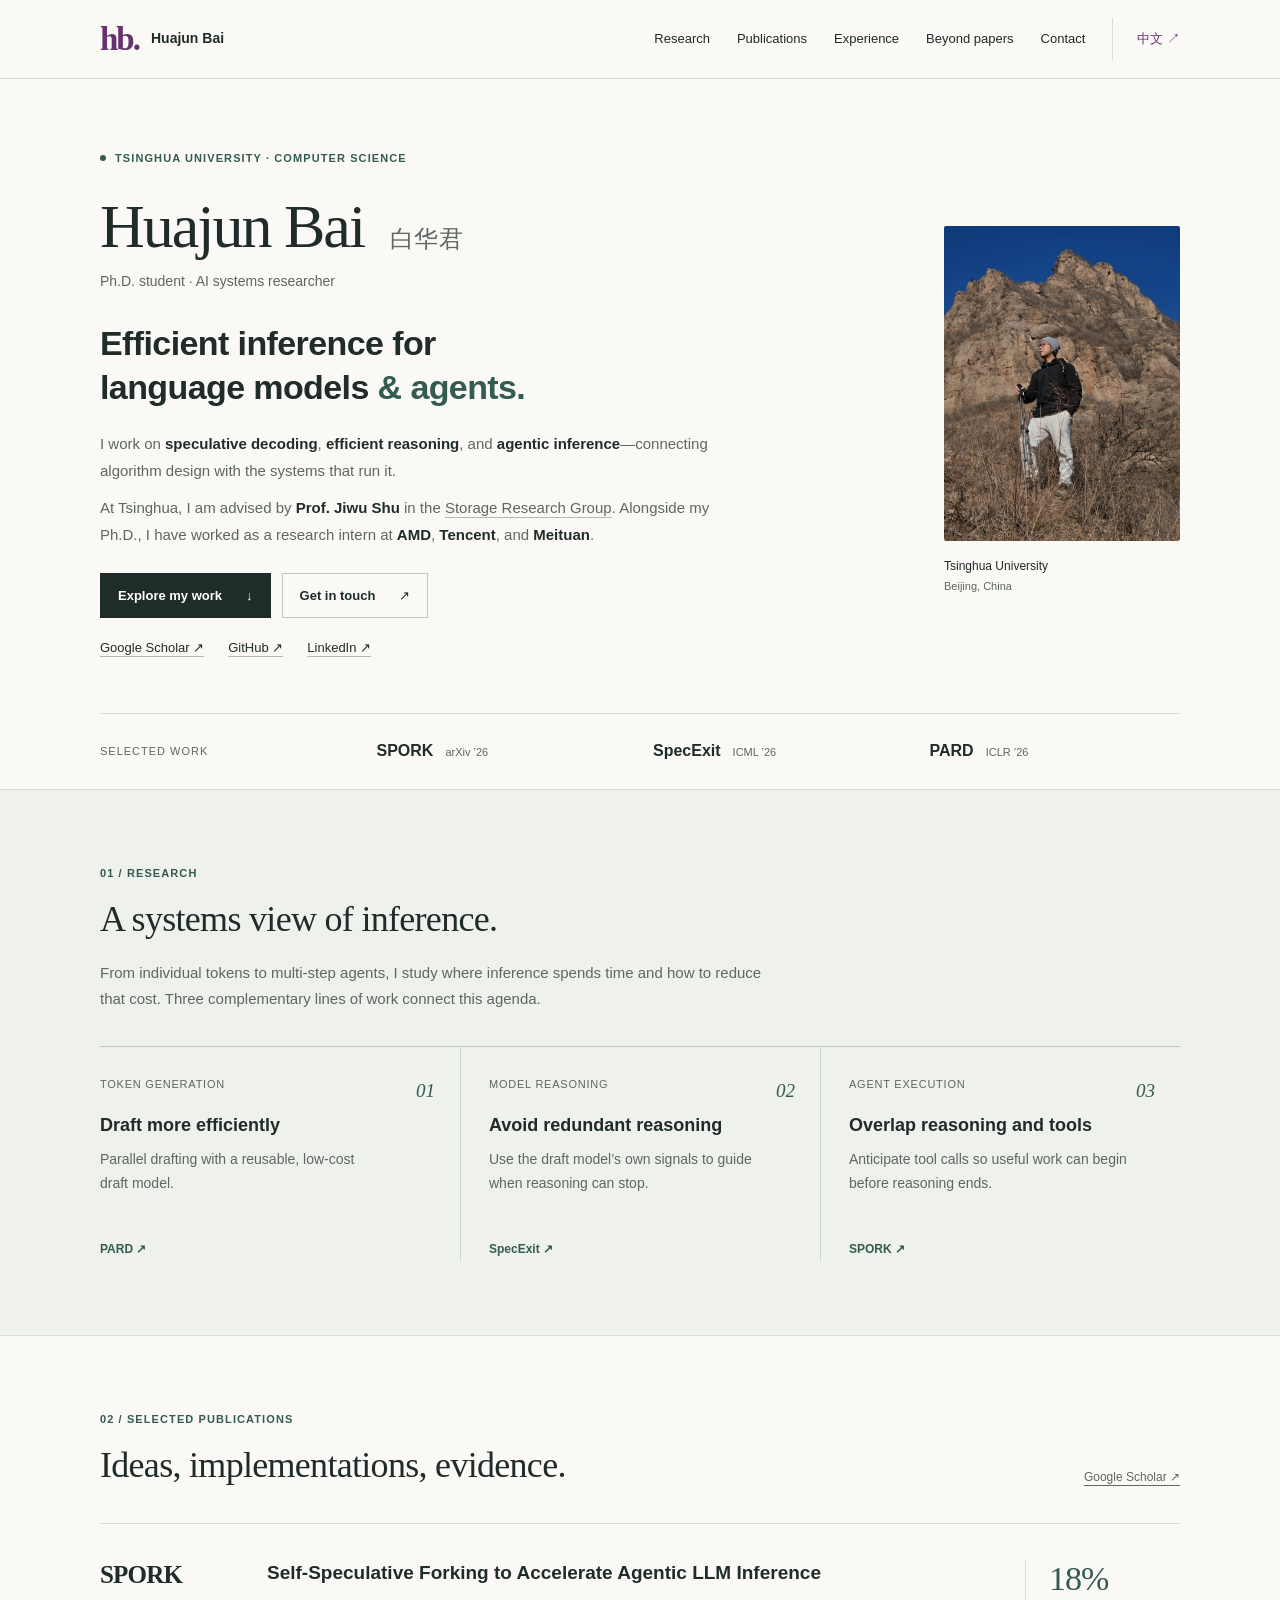
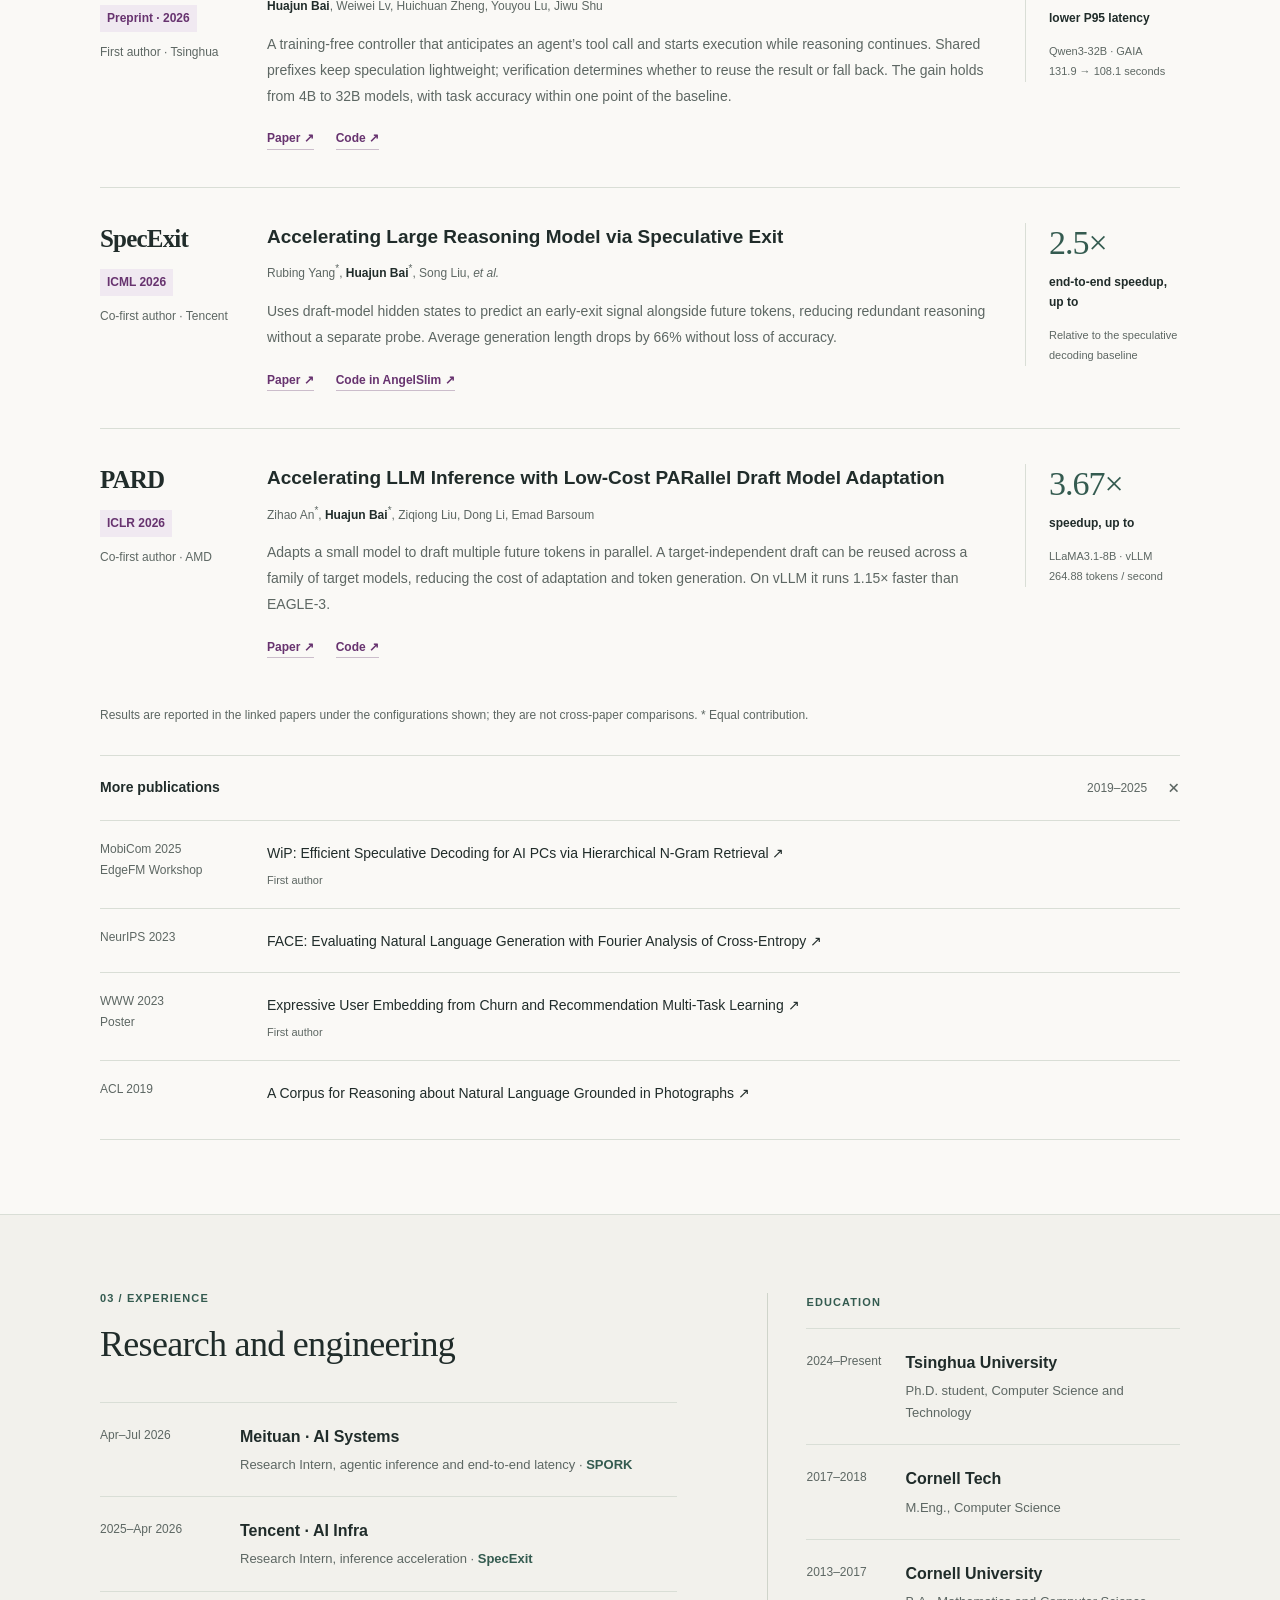
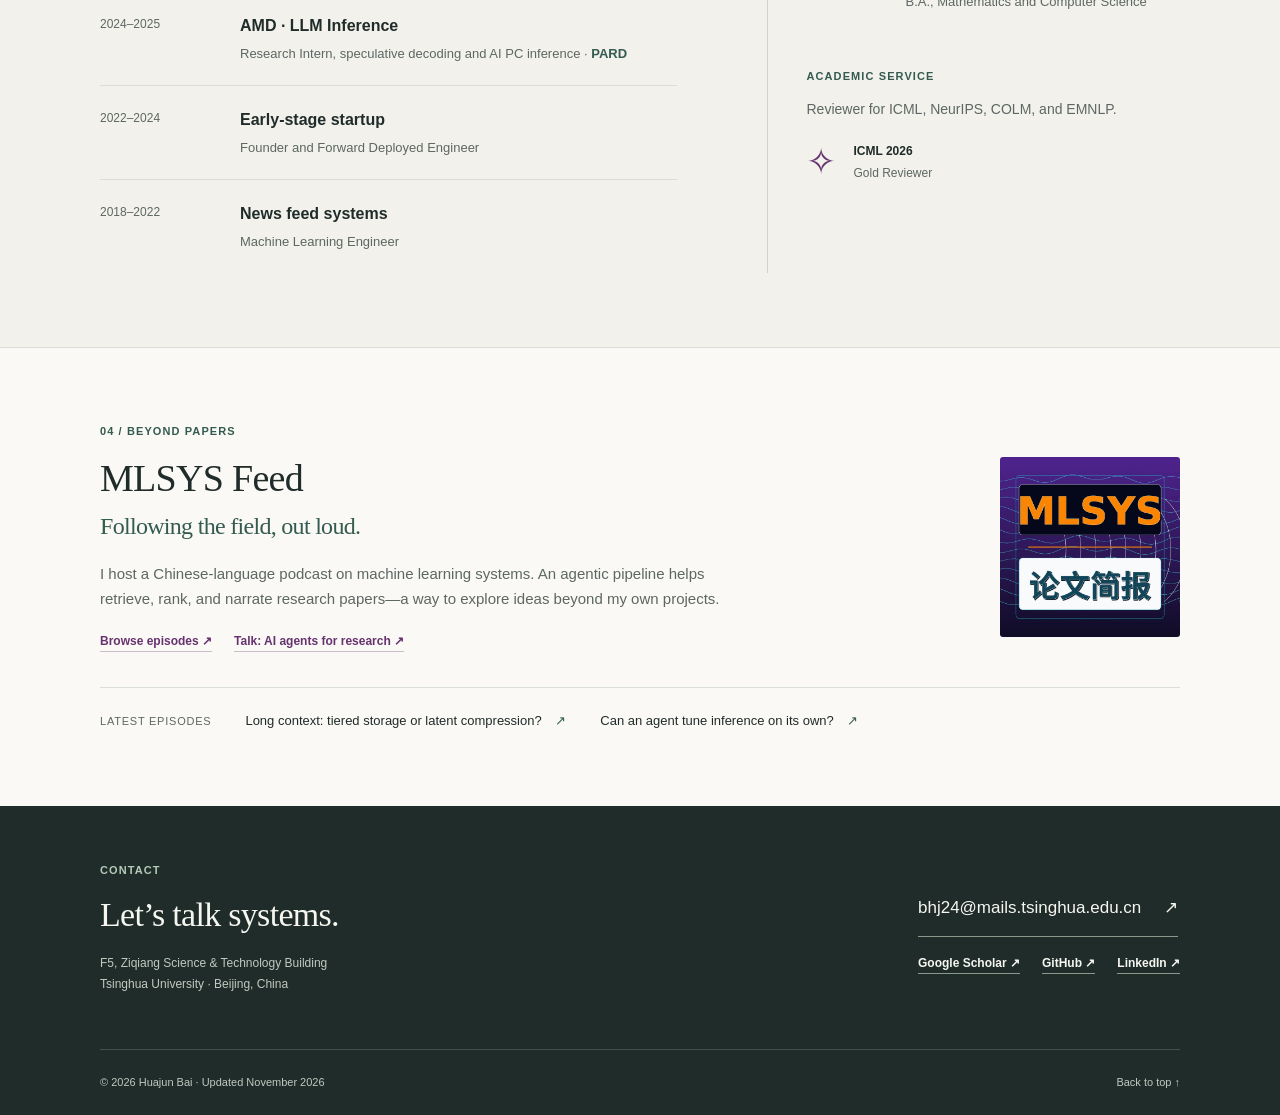
==== commit 3a04e37b: "Refresh homepage for recruiters and collaborators; catch up podcast feed to 1113 Homepage (EN + ZH):" ====
--- a/index.html
+++ b/index.html
@@ -21,7 +21,7 @@
   <meta property="og:locale:alternate" content="zh_CN">
   <meta name="twitter:card" content="summary">
   <link rel="icon" href="assets/favicon.svg" type="image/svg+xml">
-  <link rel="stylesheet" href="academic.css?v=20261022">
+  <link rel="stylesheet" href="academic.css?v=20261113">
   <script>document.documentElement.classList.add('js');</script>
   <script type="application/ld+json">{"@context": "https://schema.org", "@type": "ProfilePage", "@id": "https://baihuajun24.github.io/#profile", "url": "https://baihuajun24.github.io/", "inLanguage": "en", "mainEntity": {"@type": "Person", "@id": "https://baihuajun24.github.io/#person", "name": "Huajun Bai", "alternateName": "白华君", "url": "https://baihuajun24.github.io/", "image": "https://baihuajun24.github.io/assets/profile/profile.JPG", "description": "Huajun Bai is a Computer Science Ph.D. student at Tsinghua University. Research on speculative decoding, efficient reasoning, and agentic inference. Selected work: PARD, SpecExit, and SPORK.", "affiliation": {"@type": "CollegeOrUniversity", "name": "Tsinghua University"}, "sameAs": ["https://github.com/baihuajun24", "https://scholar.google.com/citations?user=bn5nR50AAAAJ", "https://www.linkedin.com/in/huajun-bai-041274a2/"]}}</script>
   <script src="script.js?v=20261022" defer></script>
@@ -31,7 +31,7 @@
   <header class="site-header"><div class="nav-wrap">
     <a class="site-name" href="#about"><span class="monogram" aria-hidden="true">hb.</span><span>Huajun Bai</span></a>
     <button class="menu-toggle" type="button" aria-expanded="false" aria-controls="primary-nav" aria-label="Open navigation" data-open-label="Open navigation" data-close-label="Close navigation"><span></span><span></span></button>
-    <nav class="primary-nav" id="primary-nav" aria-label="Primary navigation"><a href="#research">Research</a><a href="#work">Publications</a><a href="#experience">Education</a><a href="#community">Beyond papers</a><a href="#contact">Contact</a><a href="index_zh.html" class="language-link" lang="zh-CN" hreflang="zh-CN">中文 <span aria-hidden="true">↗</span></a></nav>
+    <nav class="primary-nav" id="primary-nav" aria-label="Primary navigation"><a href="#research">Research</a><a href="#work">Publications</a><a href="#experience">Experience</a><a href="#community">Beyond papers</a><a href="#contact">Contact</a><a href="index_zh.html" class="language-link" lang="zh-CN" hreflang="zh-CN">中文 <span aria-hidden="true">↗</span></a></nav>
   </div></header>
   <main id="main-content" tabindex="-1">
     <section class="hero" id="about"><div class="wrap">
@@ -41,7 +41,7 @@
         <p class="role">Ph.D. student · AI systems researcher</p>
         <p class="hero-thesis">Efficient inference for<br>language models <span>&amp; agents.</span></p>
         <div class="hero-intro"><p>I work on <strong>speculative decoding</strong>, <strong>efficient reasoning</strong>, and <strong>agentic inference</strong>—connecting algorithm design with the systems that run it.</p>
-        <p>At Tsinghua, I am advised by <strong>Prof. Jiwu Shu</strong> in the <a href="https://storage.cs.tsinghua.edu.cn/" target="_blank" rel="noopener">Storage Research Group</a>.</p></div>
+        <p>At Tsinghua, I am advised by <strong>Prof. Jiwu Shu</strong> in the <a href="https://storage.cs.tsinghua.edu.cn/" target="_blank" rel="noopener">Storage Research Group</a>. Alongside my Ph.D., I have worked as a research intern at <strong>AMD</strong>, <strong>Tencent</strong>, and <strong>Meituan</strong>.</p></div>
         <div class="hero-actions"><a class="button button-primary" href="#work">Explore my work <span aria-hidden="true">↓</span></a><a class="button" href="mailto:bhj24@mails.tsinghua.edu.cn">Get in touch <span aria-hidden="true">↗</span></a></div>
         <div class="profile-links" aria-label="Academic and professional profiles"><a href="https://scholar.google.com/citations?user=bn5nR50AAAAJ" target="_blank" rel="noopener">Google Scholar ↗</a><a href="https://github.com/baihuajun24" target="_blank" rel="noopener">GitHub ↗</a><a href="https://www.linkedin.com/in/huajun-bai-041274a2/" target="_blank" rel="noopener">LinkedIn ↗</a></div>
       </div><figure class="portrait"><img src="assets/profile/profile.JPG" width="800" height="1066" fetchpriority="high" alt="Portrait of Huajun Bai"><figcaption>Tsinghua University<span>Beijing, China</span></figcaption></figure></div>
@@ -54,34 +54,35 @@
     <section class="section publications-section" id="work"><div class="wrap">
       <div class="section-heading heading-row"><div><p class="eyebrow">02 / Selected publications</p><h2>Ideas, implementations, evidence.</h2></div><a class="section-link" href="https://scholar.google.com/citations?user=bn5nR50AAAAJ" target="_blank" rel="noopener">Google Scholar ↗</a></div>
       <article class="publication" id="spork">
-        <div class="pub-identity"><p class="pub-name">SPORK</p><span class="venue">Preprint · 2026</span><p class="author-role">First author</p></div>
-        <div class="pub-body"><h3><a href="https://arxiv.org/abs/2607.03333" target="_blank" rel="noopener">Self-Speculative Forking to Accelerate Agentic LLM Inference</a></h3><p class="authors"><strong>Huajun Bai</strong>, Weiwei Lv, Huichuan Zheng, Youyou Lu, Jiwu Shu</p><p class="pub-description">A training-free controller that anticipates an agent’s tool call and starts execution while reasoning continues. Shared prefixes keep speculation lightweight; verification determines whether to reuse the result or fall back.</p>
+        <div class="pub-identity"><p class="pub-name">SPORK</p><span class="venue">Preprint · 2026</span><p class="author-role">First author · Tsinghua</p></div>
+        <div class="pub-body"><h3><a href="https://arxiv.org/abs/2607.03333" target="_blank" rel="noopener">Self-Speculative Forking to Accelerate Agentic LLM Inference</a></h3><p class="authors"><strong>Huajun Bai</strong>, Weiwei Lv, Huichuan Zheng, Youyou Lu, Jiwu Shu</p><p class="pub-description">A training-free controller that anticipates an agent’s tool call and starts execution while reasoning continues. Shared prefixes keep speculation lightweight; verification determines whether to reuse the result or fall back. The gain holds from 4B to 32B models, with task accuracy within one point of the baseline.</p>
           <div class="text-links"><a href="https://arxiv.org/abs/2607.03333" target="_blank" rel="noopener">Paper <span aria-hidden="true">↗</span></a><a href="https://github.com/baihuajun24/spork" target="_blank" rel="noopener">Code <span aria-hidden="true">↗</span></a></div></div>
-        <div class="pub-result"><strong>18%</strong><span class="metric-label">lower P95 latency</span><p>Qwen3-32B · GAIA<br>131.9 → 108.1 seconds</p></div>
+        <div class="pub-result"><strong>18%</strong><span class="metric-label">lower P95 latency</span><p>Qwen3-32B · GAIA <br>131.9 → 108.1 seconds</p></div>
       </article><article class="publication" id="specexit">
-        <div class="pub-identity"><p class="pub-name">SpecExit</p><span class="venue">ICML 2026</span><p class="author-role">Co-first author</p></div>
-        <div class="pub-body"><h3><a href="https://proceedings.mlr.press/v306/yang26a.html" target="_blank" rel="noopener">Accelerating Large Reasoning Model via Speculative Exit</a></h3><p class="authors">Rubing Yang<sup>*</sup>, <strong>Huajun Bai</strong><sup>*</sup>, Song Liu, <em>et al.</em></p><p class="pub-description">Uses draft-model hidden states to predict an early-exit signal alongside future tokens, reducing redundant reasoning without a separate probe. The evaluation measures the resulting latency–accuracy tradeoff.</p>
-          <div class="text-links"><a href="https://proceedings.mlr.press/v306/yang26a.html" target="_blank" rel="noopener">Paper <span aria-hidden="true">↗</span></a><a href="https://github.com/Tencent/AngelSlim" target="_blank" rel="noopener">Code <span aria-hidden="true">↗</span></a></div></div>
-        <div class="pub-result"><strong>2.5×</strong><span class="metric-label">end-to-end speedup, up to</span><p>Relative to the speculative<br>decoding baseline</p></div>
+        <div class="pub-identity"><p class="pub-name">SpecExit</p><span class="venue">ICML 2026</span><p class="author-role">Co-first author · Tencent</p></div>
+        <div class="pub-body"><h3><a href="https://proceedings.mlr.press/v306/yang26a.html" target="_blank" rel="noopener">Accelerating Large Reasoning Model via Speculative Exit</a></h3><p class="authors">Rubing Yang<sup>*</sup>, <strong>Huajun Bai</strong><sup>*</sup>, Song Liu, <em>et al.</em></p><p class="pub-description">Uses draft-model hidden states to predict an early-exit signal alongside future tokens, reducing redundant reasoning without a separate probe. Average generation length drops by 66% without loss of accuracy.</p>
+          <div class="text-links"><a href="https://proceedings.mlr.press/v306/yang26a.html" target="_blank" rel="noopener">Paper <span aria-hidden="true">↗</span></a><a href="https://github.com/Tencent/AngelSlim" target="_blank" rel="noopener">Code in AngelSlim <span aria-hidden="true">↗</span></a></div></div>
+        <div class="pub-result"><strong>2.5×</strong><span class="metric-label">end-to-end speedup, up to</span><p>Relative to the speculative <br>decoding baseline</p></div>
       </article><article class="publication" id="pard">
-        <div class="pub-identity"><p class="pub-name">PARD</p><span class="venue">ICLR 2026</span><p class="author-role">Co-first author</p></div>
-        <div class="pub-body"><h3><a href="https://arxiv.org/abs/2504.18583" target="_blank" rel="noopener">Accelerating LLM Inference with Low-Cost PARallel Draft Model Adaptation</a></h3><p class="authors">Zihao An<sup>*</sup>, <strong>Huajun Bai</strong><sup>*</sup>, Ziqiong Liu, Dong Li, Emad Barsoum</p><p class="pub-description">Adapts a small model to draft multiple future tokens in parallel. A target-independent draft can be reused across a family of target models, reducing the cost of adaptation and token generation.</p>
+        <div class="pub-identity"><p class="pub-name">PARD</p><span class="venue">ICLR 2026</span><p class="author-role">Co-first author · AMD</p></div>
+        <div class="pub-body"><h3><a href="https://arxiv.org/abs/2504.18583" target="_blank" rel="noopener">Accelerating LLM Inference with Low-Cost PARallel Draft Model Adaptation</a></h3><p class="authors">Zihao An<sup>*</sup>, <strong>Huajun Bai</strong><sup>*</sup>, Ziqiong Liu, Dong Li, Emad Barsoum</p><p class="pub-description">Adapts a small model to draft multiple future tokens in parallel. A target-independent draft can be reused across a family of target models, reducing the cost of adaptation and token generation. On vLLM it runs 1.15× faster than EAGLE-3.</p>
           <div class="text-links"><a href="https://arxiv.org/abs/2504.18583" target="_blank" rel="noopener">Paper <span aria-hidden="true">↗</span></a><a href="https://github.com/AMD-AGI/PARD" target="_blank" rel="noopener">Code <span aria-hidden="true">↗</span></a></div></div>
-        <div class="pub-result"><strong>264.88</strong><span class="metric-label">tokens / second</span><p>LLaMA3.1-8B · HumanEval<br>vLLM · A100-40GB</p></div>
+        <div class="pub-result"><strong>3.67×</strong><span class="metric-label">speedup, up to</span><p>LLaMA3.1-8B · vLLM <br>264.88 tokens / second</p></div>
       </article>
       <p class="evaluation-note">Results are reported in the linked papers under the configurations shown; they are not cross-paper comparisons. * Equal contribution.</p>
-      <details class="additional-work"><summary>More publications <span>2019–2025 <span aria-hidden="true">+</span></span></summary><ul><li><span class="other-venue">MobiCom 2025<br>EdgeFM Workshop</span><div><a href="https://dl.acm.org/doi/10.1145/3737902.3768352" target="_blank" rel="noopener">Hierarchical N-Gram speculative decoding for AI PCs <span aria-hidden="true">↗</span></a><small>First author</small></div></li><li><span class="other-venue">NeurIPS 2023</span><div><a href="https://arxiv.org/abs/2305.10307" target="_blank" rel="noopener">FACE: Evaluating Natural Language Generation with Fourier Analysis of Cross-Entropy <span aria-hidden="true">↗</span></a></div></li><li><span class="other-venue">WWW 2023</span><div><a href="https://dl.acm.org/doi/10.1145/3543873.3587306" target="_blank" rel="noopener">Expressive User Embedding from Churn and Recommendation Multi-Task Learning <span aria-hidden="true">↗</span></a><small>First author</small></div></li><li><span class="other-venue">ACL 2019</span><div><a href="https://aclanthology.org/P19-1644/" target="_blank" rel="noopener">A Corpus for Reasoning about Natural Language Grounded in Photographs <span aria-hidden="true">↗</span></a></div></li></ul></details>
+      <details class="additional-work" open><summary>More publications <span>2019–2025 <span aria-hidden="true">+</span></span></summary><ul><li><span class="other-venue">MobiCom 2025 <br>EdgeFM Workshop</span><div><a href="https://dl.acm.org/doi/10.1145/3737902.3768352" target="_blank" rel="noopener">WiP: Efficient Speculative Decoding for AI PCs via Hierarchical N-Gram Retrieval <span aria-hidden="true">↗</span></a><small>First author</small></div></li><li><span class="other-venue">NeurIPS 2023</span><div><a href="https://arxiv.org/abs/2305.10307" target="_blank" rel="noopener">FACE: Evaluating Natural Language Generation with Fourier Analysis of Cross-Entropy <span aria-hidden="true">↗</span></a></div></li><li><span class="other-venue">WWW 2023 <br>Poster</span><div><a href="https://dl.acm.org/doi/10.1145/3543873.3587306" target="_blank" rel="noopener">Expressive User Embedding from Churn and Recommendation Multi-Task Learning <span aria-hidden="true">↗</span></a><small>First author</small></div></li><li><span class="other-venue">ACL 2019</span><div><a href="https://aclanthology.org/P19-1644/" target="_blank" rel="noopener">A Corpus for Reasoning about Natural Language Grounded in Photographs <span aria-hidden="true">↗</span></a></div></li></ul></details>
     </div></section>
     <section class="section education-section" id="experience"><div class="wrap background-grid">
-      <div><div class="section-heading"><p class="eyebrow">03 / Education</p><h2>Academic background</h2></div><ol class="timeline"><li><span class="timeline-date">2024–Present</span><div><h3>Tsinghua University</h3><p>Ph.D. student, Computer Science and Technology</p></div></li><li><span class="timeline-date">2017–2018</span><div><h3>Cornell Tech</h3><p>M.Eng., Computer Science</p></div></li><li><span class="timeline-date">2013–2017</span><div><h3>Cornell University</h3><p>B.A., Mathematics and Computer Science</p></div></li></ol></div>
-      <aside class="service-panel"><p class="eyebrow">Academic service</p><h3>Contributing to the research community.</h3><p>Reviewer for ICML, NeurIPS, COLM, and EMNLP.</p><div class="service-award"><span aria-hidden="true">✧</span><div><strong>ICML 2026</strong><span>Gold Reviewer</span></div></div></aside>
+      <div><div class="section-heading"><p class="eyebrow">03 / Experience</p><h2>Research and engineering</h2></div><ol class="timeline"><li><span class="timeline-date">Apr–Jul 2026</span><div><h3>Meituan · AI Systems</h3><p>Research Intern, agentic inference and end-to-end latency · <a href="#spork">SPORK</a></p></div></li><li><span class="timeline-date">2025–Apr 2026</span><div><h3>Tencent · AI Infra</h3><p>Research Intern, inference acceleration · <a href="#specexit">SpecExit</a></p></div></li><li><span class="timeline-date">2024–2025</span><div><h3>AMD · LLM Inference</h3><p>Research Intern, speculative decoding and AI PC inference · <a href="#pard">PARD</a></p></div></li><li><span class="timeline-date">2022–2024</span><div><h3>Early-stage startup</h3><p>Founder and Forward Deployed Engineer</p></div></li><li><span class="timeline-date">2018–2022</span><div><h3>News feed systems</h3><p>Machine Learning Engineer</p></div></li></ol></div>
+      <aside class="service-panel"><p class="eyebrow">Education</p><ol class="timeline"><li><span class="timeline-date">2024–Present</span><div><h3>Tsinghua University</h3><p>Ph.D. student, Computer Science and Technology</p></div></li><li><span class="timeline-date">2017–2018</span><div><h3>Cornell Tech</h3><p>M.Eng., Computer Science</p></div></li><li><span class="timeline-date">2013–2017</span><div><h3>Cornell University</h3><p>B.A., Mathematics and Computer Science</p></div></li></ol><p class="eyebrow">Academic service</p><p>Reviewer for ICML, NeurIPS, COLM, and EMNLP.</p><div class="service-award"><span aria-hidden="true">✧</span><div><strong>ICML 2026</strong><span>Gold Reviewer</span></div></div></aside>
     </div></section>
     <section class="section community-section" id="community"><div class="wrap">
       <p class="eyebrow">04 / Beyond papers</p><div class="community-grid"><div class="community-copy"><h2>MLSYS Feed<span class="subheading">Following the field, out loud.</span></h2><p>I host a Chinese-language podcast on machine learning systems. An agentic pipeline helps retrieve, rank, and narrate research papers—a way to explore ideas beyond my own projects.</p><div class="text-links"><a href="podcast/">Browse episodes ↗</a><a href="https://mp.weixin.qq.com/s/GocUlCKGfs5Zff7AalEJYg" target="_blank" rel="noopener">Talk: AI agents for research ↗</a></div></div><a class="podcast-art" href="podcast/" aria-label="Open MLSYS Feed podcast"><img src="podcast/logo.jpg" width="180" height="180" loading="lazy" alt="MLSYS Feed"></a></div>
-      <div class="episode-picks"><span>From the archive</span><a href="podcast/#mlsys-feed-2026-07-03">KV cache & agent memory <span aria-hidden="true">↗</span></a><a href="podcast/#mlsys-feed-2026-07-02">The token cost of long reasoning <span aria-hidden="true">↗</span></a></div>
+      <div class="episode-picks"><span>Latest episodes</span><a href="podcast/#mlsys-feed-2026-11-13-special">Long context: tiered storage or latent compression? <span aria-hidden="true">↗</span></a><a href="podcast/#mlsys-feed-2026-11-12-special">Can an agent tune inference on its own? <span aria-hidden="true">↗</span></a></div>
     </div></section>
-    <section class="contact-section" id="contact"><div class="wrap contact-grid"><div><p class="eyebrow">Contact</p><h2>Let’s talk systems.</h2><p>F5, Ziqiang Science &amp; Technology Building<br>Tsinghua University · Beijing, China</p></div><a class="email-link" href="mailto:bhj24@mails.tsinghua.edu.cn">bhj24@mails.tsinghua.edu.cn <span aria-hidden="true">↗</span></a></div></section>
+    <section class="contact-section" id="contact"><div class="wrap contact-grid"><div><p class="eyebrow">Contact</p><h2>Let’s talk systems.</h2><p>F5, Ziqiang Science &amp; Technology Building<br>Tsinghua University · Beijing, China</p></div><div class="contact-links"><a class="email-link" href="mailto:bhj24@mails.tsinghua.edu.cn">bhj24@mails.tsinghua.edu.cn <span aria-hidden="true">↗</span></a><div class="text-links"><a href="https://scholar.google.com/citations?user=bn5nR50AAAAJ" target="_blank" rel="noopener">Google Scholar <span aria-hidden="true">↗</span></a><a href="https://github.com/baihuajun24" target="_blank" rel="noopener">GitHub <span aria-hidden="true">↗</span></a><a href="https://www.linkedin.com/in/huajun-bai-041274a2/" target="_blank" rel="noopener">LinkedIn <span aria-hidden="true">↗</span></a></div></div></div></section>
   </main>
-  <footer><div class="wrap footer-row"><p>© 2026 Huajun Bai <span>· Updated October 2026</span></p><a href="#about">Back to top ↑</a></div></footer>
+  <footer><div class="wrap footer-row"><p>© 2026 Huajun Bai <span>· Updated November 2026</span></p><a href="#about">Back to top ↑</a></div></footer>
+  <script type="module" src="https://static.cloudflareinsights.com/beacon.min.js" data-cf-beacon='{"token":"4ff260a2dc9c4d3ab6232afecd4faf47","spa":false}'></script>
 </body>
 </html>
--- a/academic.css
+++ b/academic.css
@@ -55,14 +55,14 @@
 .button:hover { border-color: var(--accent); }
 .button-primary:hover { color: white; background: var(--accent); }
 .profile-links { display: flex; gap: 24px; flex-wrap: wrap; margin-top: 19px; }
-.profile-links a { color: var(--muted); font-size: 12px; text-decoration: none; }
+.profile-links a { color: var(--ink); font-size: 13px; text-decoration: underline; text-decoration-color: #b2b9ae; }
 .profile-links a:hover { color: var(--accent); text-decoration: underline; }
 .portrait { padding-top: 15px; }
 .portrait img { width: 236px; height: auto; aspect-ratio: 800 / 1066; object-fit: cover; border-radius: 2px; }
 .portrait figcaption { margin-top: 15px; font-size: 12px; line-height: 1.8; }
 .portrait figcaption span { display: block; color: var(--muted); font-size: 11px; }
 .selected-strip { border-top: 1px solid var(--line); padding: 23px 0 25px; display: grid; grid-template-columns: 1fr repeat(3,1fr); align-items: center; gap: 26px; }
-.selected-strip > span { color: var(--muted); text-transform: uppercase; letter-spacing: .09em; font-size: 10px; }
+.selected-strip > span { color: var(--muted); text-transform: uppercase; letter-spacing: .09em; font-size: 11px; }
 .selected-strip a { text-decoration: none; display: flex; align-items: baseline; flex-wrap: wrap; gap: 5px 12px; }
 .selected-strip strong { font-size: 16px; font-weight: 600; }
 .selected-strip a > span { font-size: 11px; color: var(--muted); white-space: nowrap; }
@@ -77,7 +77,7 @@
 .direction-grid li:last-child { padding-right: 0; }
 .direction-grid li + li { border-left: 1px solid #ccd5c9; }
 .direction-index { position: absolute; top: 28px; right: 25px; color: var(--green); font-family: var(--serif); font-style: italic; font-size: 19px; }
-.direction-cost { color: var(--muted); font-size: 10px; letter-spacing: .07em; text-transform: uppercase; padding-right: 30px; }
+.direction-cost { color: var(--muted); font-size: 11px; letter-spacing: .07em; text-transform: uppercase; padding-right: 30px; }
 .direction-grid h3 { margin-top: 19px; font-size: 18px; font-weight: 600; line-height: 1.4; }
 .direction-grid p:not(.direction-cost) { margin-top: 10px; max-width: 285px; color: var(--muted); font-size: 14px; min-height: 72px; }
 .direction-grid a { display: inline-block; margin-top: 19px; color: var(--green); font-size: 12px; font-weight: 650; text-decoration: none; }
@@ -86,12 +86,12 @@
 .section-link { font-size: 12px; color: var(--muted); white-space: nowrap; }
 .publication { display: grid; grid-template-columns: 135px minmax(0,1fr) 155px; gap: 32px; padding-block: 35px 37px; border-top: 1px solid var(--line); }
 .pub-name { font-family: var(--serif); font-size: 25px; font-weight: 700; letter-spacing: -.8px; line-height: 1.3; margin-bottom: 12px; }
-.venue { color: var(--accent); font-size: 11px; display: inline-block; padding: 3px 7px; background: #f0e9f1; font-weight: 600; }
-.author-role { color: var(--muted); font-size: 11px; margin-top: 10px; }
+.venue { color: var(--accent); font-size: 12px; display: inline-block; padding: 3px 7px; background: #f0e9f1; font-weight: 600; }
+.author-role { color: var(--muted); font-size: 12px; margin-top: 10px; }
 .pub-body h3 { font-size: 19px; line-height: 1.45; font-weight: 600; text-wrap: pretty; }
 .pub-body h3 a { text-decoration: none; }
 .pub-body h3 a:hover { text-decoration: underline; }
-.authors { margin-block: 10px 15px; color: var(--muted); font-size: 11px; line-height: 1.7; }
+.authors { margin-block: 10px 15px; color: var(--muted); font-size: 12px; line-height: 1.7; }
 .authors strong { color: var(--ink); }
 .pub-description { color: var(--muted); font-size: 14px; line-height: 1.85; }
 .text-links { display: flex; flex-wrap: wrap; align-items: center; gap: 22px; margin-top: 19px; }
@@ -99,9 +99,9 @@
 .text-links a:hover { border-bottom-color: var(--accent); }
 .pub-result { border-left: 1px solid var(--line); padding-left: 23px; align-self: start; }
 .pub-result > strong { display: block; font-family: var(--serif); font-size: 34px; font-weight: 400; letter-spacing: -1px; line-height: 1.2; color: var(--green); font-variant-numeric: tabular-nums; }
-.metric-label { display: block; margin-top: 8px; font-size: 11px; font-weight: 600; }
-.pub-result > p { margin-top: 14px; color: var(--muted); font-size: 10px; line-height: 1.8; }
-.evaluation-note { font-size: 11px; color: var(--muted); padding-top: 10px; }
+.metric-label { display: block; margin-top: 8px; font-size: 12px; font-weight: 600; }
+.pub-result > p { margin-top: 14px; color: var(--muted); font-size: 11px; line-height: 1.8; }
+.evaluation-note { font-size: 12px; color: var(--muted); padding-top: 10px; }
 .additional-work { margin-top: 30px; border-block: 1px solid var(--line); }
 .additional-work summary { cursor: pointer; display: flex; justify-content: space-between; gap: 20px; padding-block: 20px; list-style: none; font-size: 14px; font-weight: 600; }
 .additional-work summary::-webkit-details-marker { display: none; }
@@ -110,21 +110,25 @@
 .additional-work[open] summary > span > span { transform: rotate(45deg); }
 .additional-work ul { list-style: none; padding: 0; margin: 0 0 15px; }
 .additional-work li { display: grid; grid-template-columns: 135px minmax(0,1fr); gap: 32px; padding-block: 18px; border-top: 1px solid var(--line); }
-.other-venue { font-size: 11px; color: var(--muted); }
-.additional-work li a { font-size: 13px; text-decoration: none; }
+.other-venue { font-size: 12px; color: var(--muted); }
+.additional-work li a { font-size: 14px; text-decoration: none; }
 .additional-work li a:hover { text-decoration: underline; }
-.additional-work small { display: block; font-size: 10px; color: var(--muted); margin-top: 5px; }
+.additional-work small { display: block; font-size: 11px; color: var(--muted); margin-top: 5px; }
 .education-section { background: #f2f1ec; border-block: 1px solid var(--line); }
 .background-grid { display: grid; grid-template-columns: minmax(0,1.4fr) minmax(0,1fr); gap: 90px; }
 .timeline { list-style: none; padding: 0; margin: 0; }
-.timeline li { display: grid; grid-template-columns: 100px minmax(0,1fr); gap: 24px; padding-block: 20px; border-top: 1px solid var(--line); }
-.timeline-date { font-size: 11px; color: var(--muted); padding-top: 2px; }
+.timeline li { display: grid; grid-template-columns: 116px minmax(0,1fr); gap: 24px; padding-block: 20px; border-top: 1px solid var(--line); }
+.timeline-date { font-size: 12px; color: var(--muted); padding-top: 2px; }
 .timeline h3 { font-size: 16px; font-weight: 600; }
-.timeline p { font-size: 12px; margin-top: 4px; color: var(--muted); }
+.timeline p { font-size: 13px; margin-top: 4px; color: var(--muted); }
+.timeline p a { color: var(--green); font-weight: 600; text-decoration: none; }
+.timeline p a:hover { color: var(--accent); text-decoration: underline; }
 .service-panel { border-left: 1px solid #cfd4ca; padding-left: 38px; margin-top: 4px; }
-.service-panel h3 { font-family: var(--serif); font-size: 29px; line-height: 1.3; font-weight: 400; margin-top: 18px; }
-.service-panel > p:not(.eyebrow) { margin-top: 19px; font-size: 14px; color: var(--muted); }
-.service-award { margin-top: 27px; display: flex; align-items: center; gap: 17px; }
+.service-panel .timeline { margin-top: 16px; }
+.service-panel .timeline li { grid-template-columns: 84px minmax(0,1fr); gap: 15px; }
+.service-panel .timeline + .eyebrow { margin-top: 34px; }
+.service-panel > p:not(.eyebrow) { margin-top: 12px; font-size: 14px; color: var(--muted); }
+.service-award { margin-top: 20px; display: flex; align-items: center; gap: 17px; }
 .service-award > span { color: var(--accent); font-size: 36px; line-height: 1; }
 .service-award div { display: grid; gap: 1px; font-size: 12px; }
 .service-award div > span { color: var(--muted); }
@@ -135,8 +139,8 @@
 .podcast-art { display: block; }
 .podcast-art img { width: 180px; height: 180px; border-radius: 3px; }
 .episode-picks { display: flex; flex-wrap: wrap; align-items: center; gap: 17px 34px; border-top: 1px solid var(--line); padding-top: 22px; margin-top: 35px; }
-.episode-picks > span { text-transform: uppercase; letter-spacing: .07em; font-size: 10px; color: var(--muted); }
-.episode-picks a { font-size: 12px; text-decoration: none; }
+.episode-picks > span { text-transform: uppercase; letter-spacing: .07em; font-size: 11px; color: var(--muted); }
+.episode-picks a { font-size: 13px; text-decoration: none; }
 .episode-picks a:hover { text-decoration: underline; }
 .episode-picks a > span { color: var(--green); margin-left: 10px; }
 .contact-section { padding-block: 55px; background: var(--ink); color: #f5f6f0; }
@@ -147,15 +151,19 @@
 .email-link { padding-block: 13px; border-bottom: 1px solid #879a8c; font-size: 17px; text-decoration: none; overflow-wrap: anywhere; }
 .email-link span { margin-left: 18px; }
 .email-link:hover { color: #d8e6cd; }
+.contact-links { display: grid; justify-items: start; gap: 16px; }
+.contact-section .text-links { margin-top: 0; }
+.contact-section .text-links a { color: #f5f6f0; border-bottom-color: #879a8c; }
+.contact-section .text-links a:hover { color: #d8e6cd; border-bottom-color: #d8e6cd; }
+.contact-section a:focus-visible, footer a:focus-visible { outline-color: #d8e6cd; }
 footer { background: var(--ink); color: #c1c9c0; }
-.footer-row { padding-block: 23px; border-top: 1px solid #42504a; display: flex; flex-wrap: wrap; justify-content: space-between; gap: 15px; font-size: 10px; }
+.footer-row { padding-block: 23px; border-top: 1px solid #42504a; display: flex; flex-wrap: wrap; justify-content: space-between; gap: 15px; font-size: 11px; }
 .footer-row a { text-decoration: none; }
 .footer-row a:hover { color: white; }
 html[lang="zh-CN"] h1 { letter-spacing: .02em; font-family: var(--sans); font-size: 52px; font-weight: 500; }
 html[lang="zh-CN"] .name-secondary { font-family: var(--serif); font-size: 27px; letter-spacing: -.5px; }
 html[lang="zh-CN"] h2 { letter-spacing: .01em; font-size: 31px; }
 html[lang="zh-CN"] .hero-thesis { font-weight: 500; letter-spacing: .01em; }
-html[lang="zh-CN"] .service-panel h3 { font-size: 26px; }
 @media (max-width: 1000px) {
     .primary-nav { gap: 20px; }
     .hero-grid { grid-template-columns: minmax(0,1fr) 215px; gap: 50px; }
@@ -193,10 +201,8 @@
     .pub-result > strong { font-size: 27px; }
     .pub-result > p { width: 100%; margin-top: 0; }
     .pub-result br { display: none; }
-    .pub-result br::after { content: ' '; }
     .background-grid { grid-template-columns: 1fr; gap: 36px; }
     .service-panel { padding: 25px 0 0; border-left: 0; border-top: 1px solid var(--line); }
-    .service-panel h3 { max-width: 400px; }
     .community-grid { gap: 35px; grid-template-columns: minmax(0,1fr) 130px; }
     .podcast-art img { width: 130px; height: 130px; }
     .contact-grid { align-items: start; flex-direction: column; gap: 25px; }
@@ -215,10 +221,10 @@
     .hero-thesis { font-size: 27px; margin-block: 22px 17px; }
     .hero-intro { font-size: 14px; }
     .profile-links { gap: 22px; }
-    .profile-links a { font-size: 11px; }
+    .profile-links a { font-size: 12px; }
     .selected-strip strong { font-size: 15px; }
     .selected-strip a { display: block; }
-    .selected-strip a > span { display: block; margin-top: 2px; font-size: 10px; }
+    .selected-strip a > span { display: block; margin-top: 2px; font-size: 11px; }
     .section { padding-block: 45px; }
     .section-heading { margin-bottom: 26px; }
     .section-heading h2, html[lang="zh-CN"] h2 { font-size: 28px; letter-spacing: -.4px; }
@@ -243,7 +249,7 @@
     .pub-result p { line-height: 1.8; }
     .additional-work li { grid-template-columns: 1fr; gap: 7px; }
     .other-venue br { display: none; }
-    .timeline li { grid-template-columns: 84px minmax(0,1fr); gap: 15px; }
+    .timeline li { grid-template-columns: 96px minmax(0,1fr); gap: 15px; }
     .timeline h3 { font-size: 15px; }
     .community-grid { position: relative; display: block; }
     .community-copy h2 { padding-right: 80px; font-size: 32px; }
@@ -264,7 +270,9 @@
 @media print {
     body { background: white; font-size: 11pt; color: black; }
     .wrap { width: 100%; }
-    .site-header, .hero-actions, .profile-links, .selected-strip, .skip-link, .community-section, .contact-section, footer, .section-link { display: none; }
+    .site-header, .hero-actions, .profile-links, .selected-strip, .skip-link, .community-section, footer, .section-link, .additional-work summary > span > span { display: none; }
+    .contact-section, .contact-section * { background: white !important; color: black !important; }
+    .contact-section { padding-block: 16px; border-top: 1px solid #999; }
     .hero-grid { padding-block: 0 24px; grid-template-columns: 1fr 120px; gap: 35px; }
     .portrait img { width: 120px; }
     .section { padding-block: 24px; background: white; }
